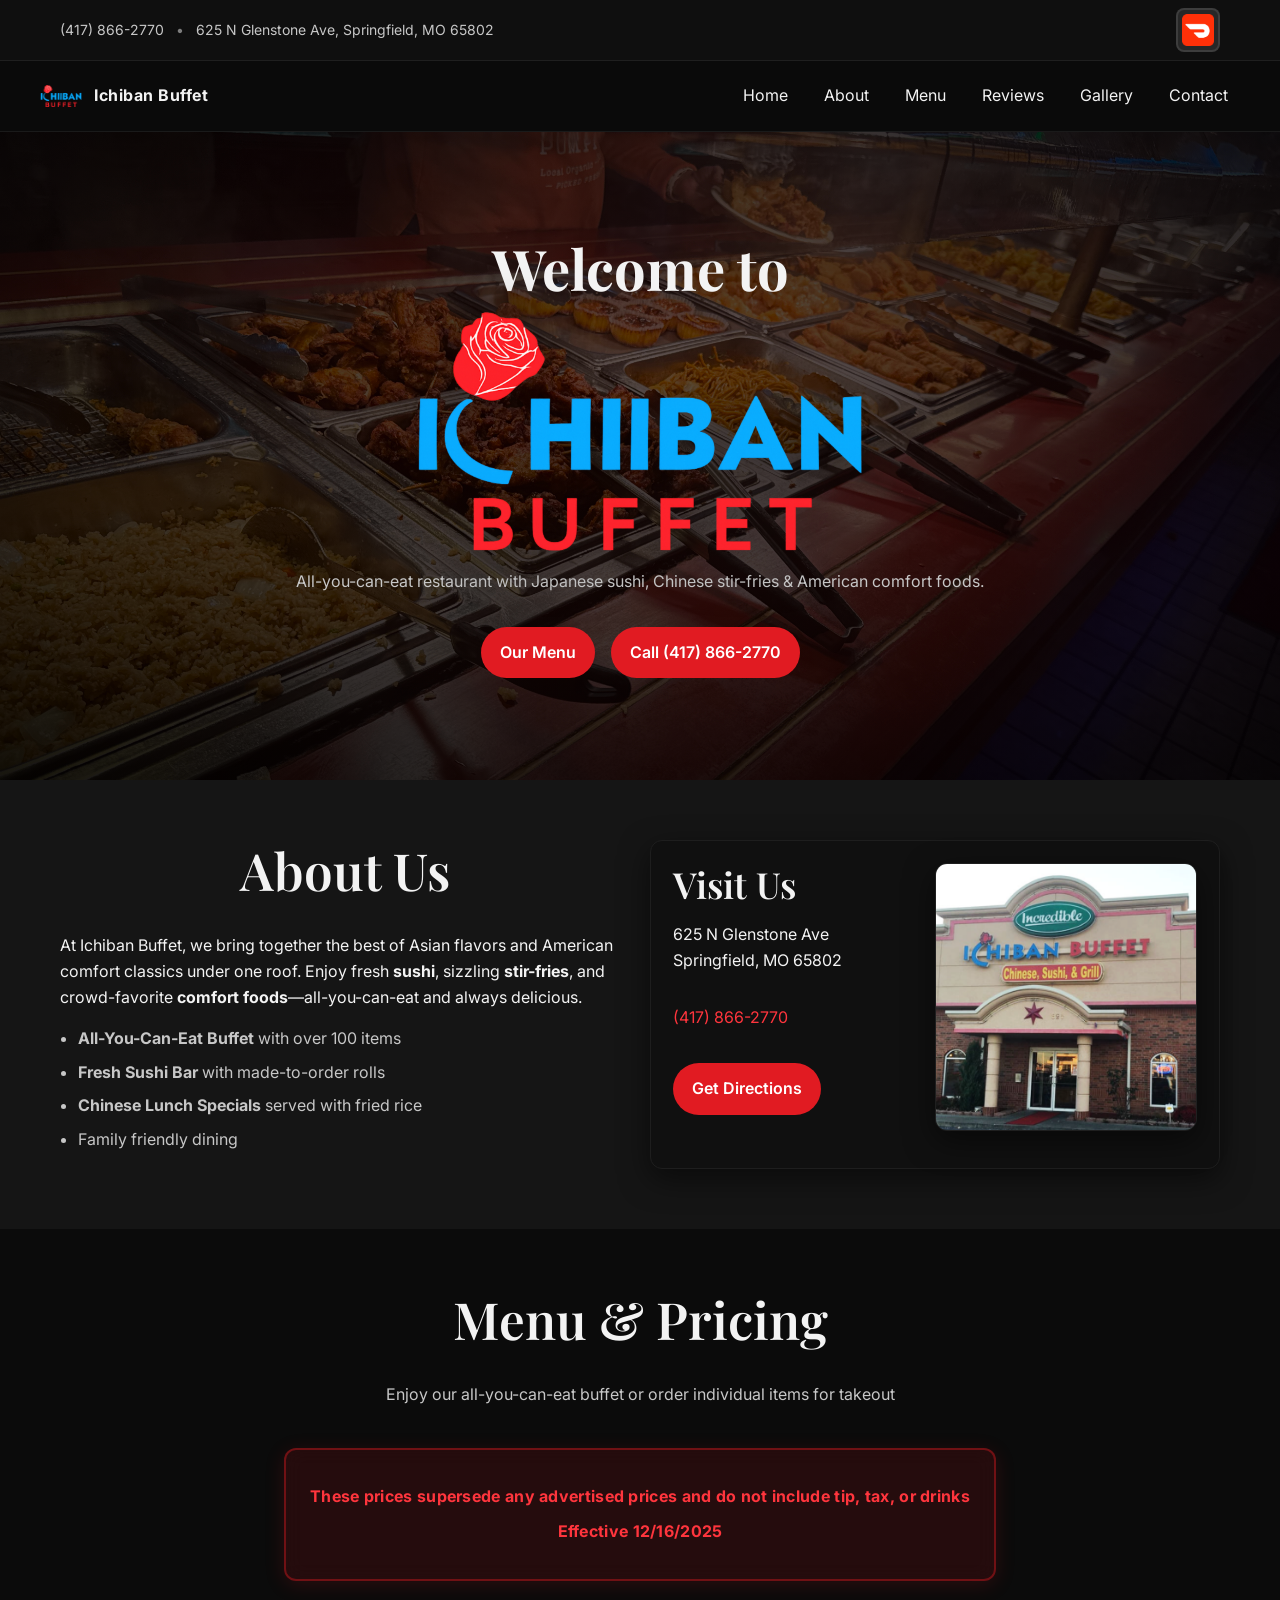
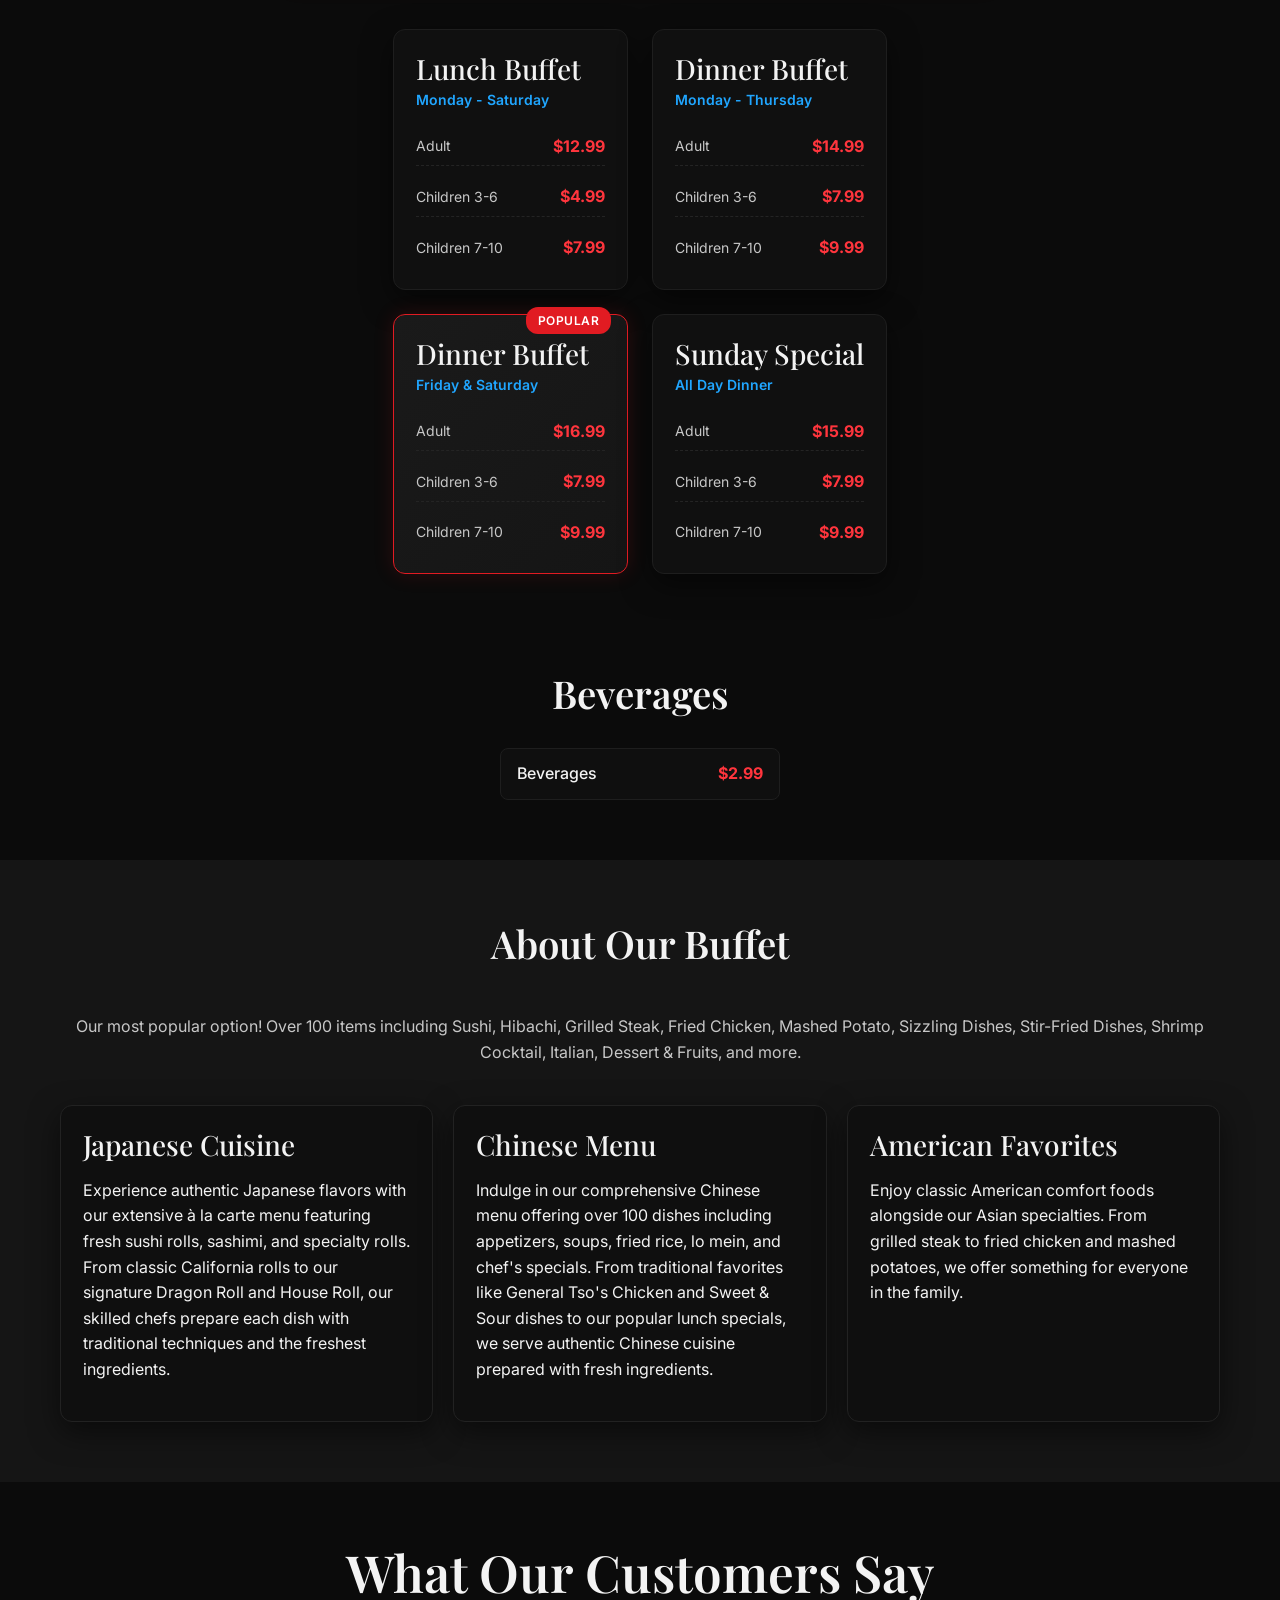
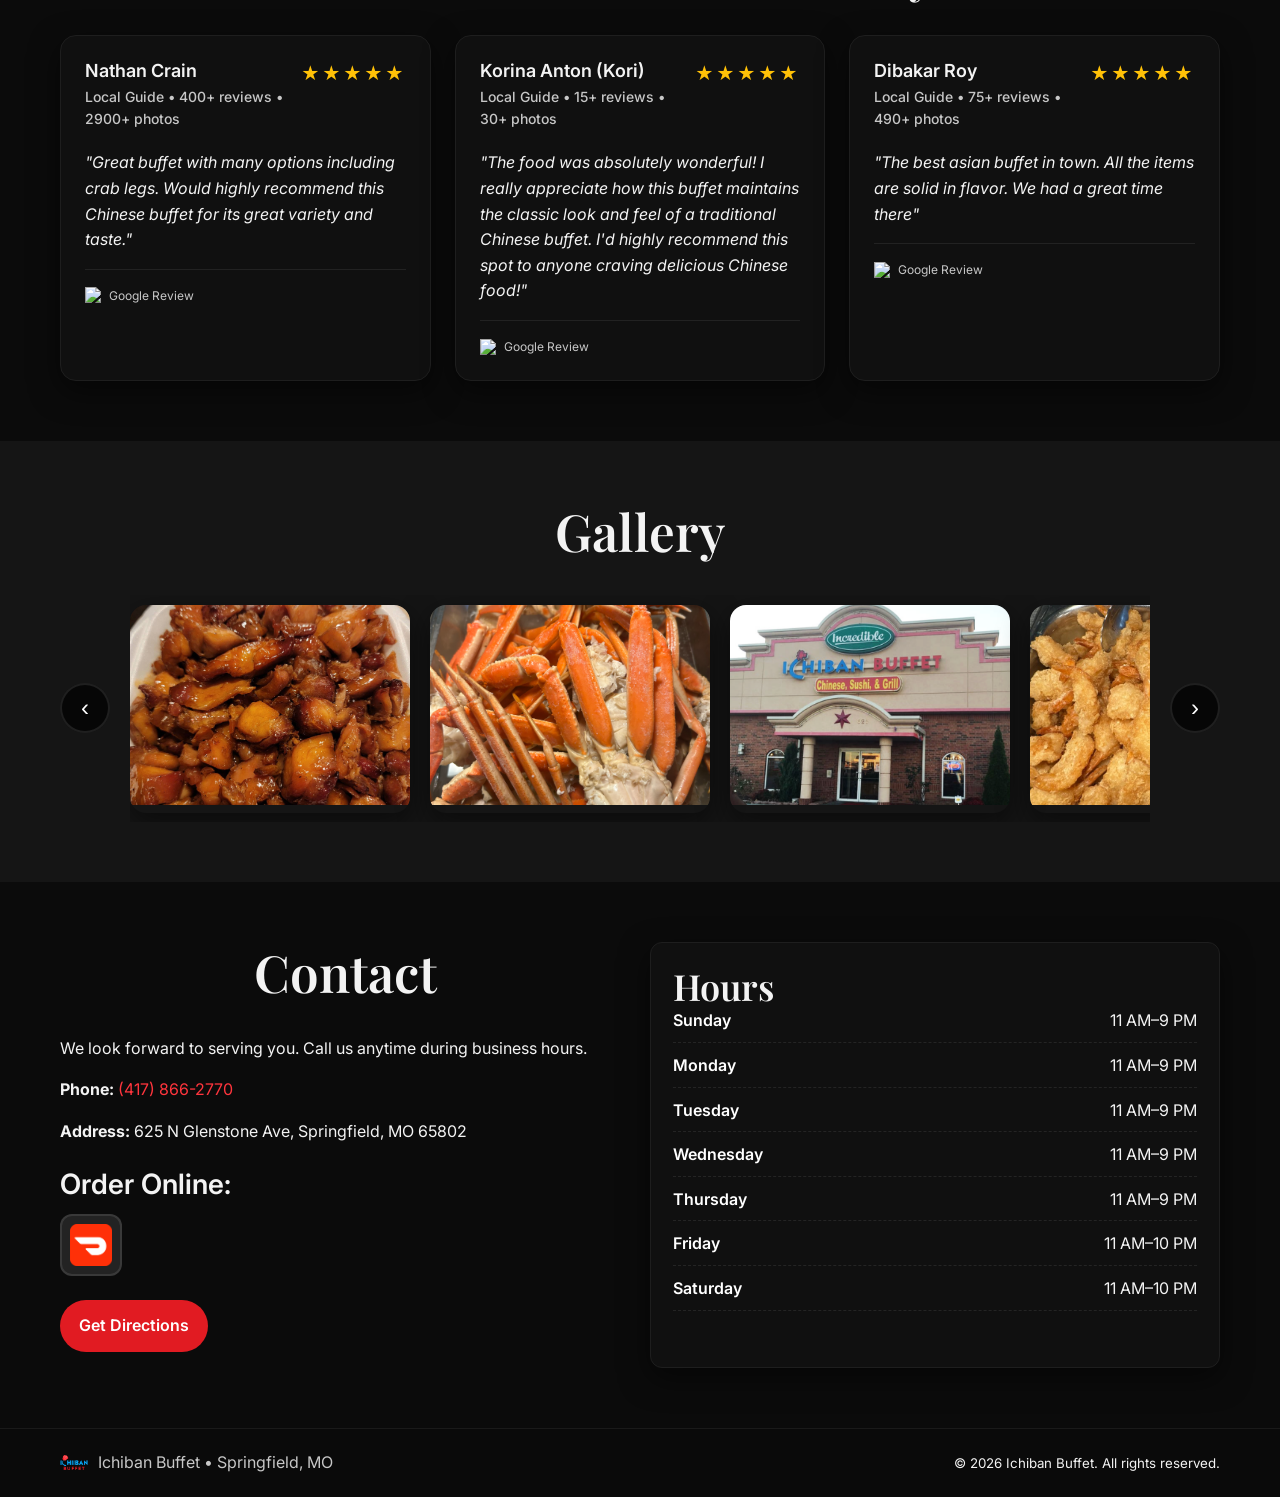
==== index.html @ 7a1e9ebe "Remove Uber Eats buttons and add Thanksgiving closure banner - Remove Uber Eats ordering buttons fro" ====
<!DOCTYPE html>
<html lang="en">
  <head>
    <meta charset="utf-8" />
    <meta name="viewport" content="width=device-width, initial-scale=1" />
    <title>Ichiban Buffet • Springfield, MO</title>
    <meta name="description" content="All-you-can-eat buffet & à la carte Chinese restaurant in Springfield, MO. Fresh sushi bar, General Tso's chicken, crab rangoon & over 100 buffet items." />
    <link rel="icon" href="assets/logo.png?v=2" />
    <link rel="preconnect" href="https://fonts.googleapis.com" />
    <link rel="preconnect" href="https://fonts.gstatic.com" crossorigin />
    <link href="https://fonts.googleapis.com/css2?family=Playfair+Display:wght@400;500;600;700&family=Inter:wght@300;400;500;600;700&display=swap" rel="stylesheet" />
    <link rel="stylesheet" href="styles.css?v=2" />
  </head>
  <body>
    <!-- Top contact bar -->
    <div class="topbar">
      <div class="container">
        <div class="topbar__left">
          <a href="tel:+14178662770">(417) 866-2770</a>
          <span class="divider">•</span>
          <a href="https://maps.google.com/?q=625%20N%20Glenstone%20Ave%2C%20Springfield%2C%20MO%2065802" target="_blank" rel="noopener">625 N Glenstone Ave, Springfield, MO 65802</a>
        </div>
        <div class="topbar__right">
          <a class="btn-logo btn-logo--doordash" href="https://www.doordash.com/store/ichiban-springfield-30943552/43036946/?srsltid=AfmBOopvsV5Pge7H-Jjjr4HYruxoVjJng0b3S1mMP1VKHnYzj8UOavPu" target="_blank" rel="noopener" aria-label="Order on DoorDash">
            <img src="doordashlogo.png" alt="DoorDash" class="btn-logo__image">
          </a>
        </div>
      </div>
    </div>

    <!-- Thanksgiving Closure Banner (auto-hides after Nov 26, 2026) -->
    <div class="newyear-banner" id="holidayBanner" data-hide-after="2026-11-27" role="status">
      <div class="container">
        <div class="newyear-banner__content">
          <div class="newyear-banner__text">
            <div class="newyear-banner__title">Closed on Thanksgiving</div>
            <div class="newyear-banner__details">
              <span class="newyear-banner__item newyear-banner__item--text">We will be <strong>closed Thursday, November 26</strong> so our staff can celebrate with their families.</span>
              <span class="newyear-banner__divider">•</span>
              <span class="newyear-banner__item">Happy Thanksgiving!</span>
            </div>
          </div>
        </div>
      </div>
    </div>

    <!-- Header / Nav -->
    <header class="header" id="header">
      <div class="container header__inner">
        <a href="#home" class="brand" aria-label="Ichiban Buffet home">
          <img src="assets/logo.png?v=2" alt="Ichiban Buffet logo" class="brand__logo" />
          <span class="brand__text">Ichiban Buffet</span>
        </a>
        <nav class="nav" id="primary-nav" aria-label="Primary navigation">
          <button class="nav__toggle" id="navToggle" aria-expanded="false" aria-controls="navMenu">☰</button>
          <ul class="nav__menu" id="navMenu">
            <li><a href="#home">Home</a></li>
            <li><a href="#about">About</a></li>
            <li><a href="#menu">Menu</a></li>
            <li><a href="#reviews">Reviews</a></li>
            <li><a href="#gallery">Gallery</a></li>
            <li><a href="#contact">Contact</a></li>
          </ul>
        </nav>
      </div>
    </header>

    <!-- Hero -->
    <section class="hero" id="home" aria-label="Hero">
      <div class="hero__bg" aria-hidden="true"></div>
      <div class="container hero__content">
        <div class="hero__grid">
          <div class="hero__copy">
            <h1 class="hero__title">Welcome to</h1>
            <img src="assets/logo.png?v=2" alt="Ichiban Buffet logo" class="hero__brand" />
            <p class="hero__subtitle">All-you-can-eat restaurant with Japanese sushi, Chinese stir-fries & American comfort foods.</p>
            <div class="hero__actions">
              <a class="btn btn--primary btn--menu" href="#menu">Our Menu</a>
              <a class="btn btn--primary" href="tel:+14178662770">Call (417) 866-2770</a>
            </div>
          </div>
        </div>
      </div>
    </section>

    <!-- About -->
    <section class="section section--dark" id="about">
      <div class="container grid grid--2">
        <div>
          <h2 class="section__title">About Us</h2>
          <p>
            At Ichiban Buffet, we bring together the best of Asian flavors and American comfort classics under one roof.
            Enjoy fresh <strong>sushi</strong>, sizzling <strong>stir-fries</strong>, and crowd-favorite <strong>comfort foods</strong>—all-you-can-eat and always delicious.
          </p>
          <ul class="list">
            <li><strong>All-You-Can-Eat Buffet</strong> with over 100 items</li>
            <li><strong>Fresh Sushi Bar</strong> with made-to-order rolls</li>
            <li><strong>Chinese Lunch Specials</strong> served with fried rice</li>
            <li>Family friendly dining</li>
          </ul>
        </div>
        <div class="card">
          <div class="visit">
            <div class="visit__content">
              <h3 class="card__title">Visit Us</h3>
              <p>
                625 N Glenstone Ave<br/>
                Springfield, MO 65802
              </p>
              <p>
                <a href="tel:+14178662770" class="link">(417) 866-2770</a>
              </p>
              <p>
                <a class="btn btn--primary" target="_blank" rel="noopener" href="https://maps.google.com/?q=625%20N%20Glenstone%20Ave%2C%20Springfield%2C%20MO%2065802">Get Directions</a>
              </p>
            </div>
            <div class="visit__brand desktop-only">
              <img src="ichian_building.png" alt="Ichiban Buffet building exterior" class="visit__image" />
            </div>
          </div>
        </div>
      </div>
    </section>

    <!-- Menu -->
    <section class="section" id="menu">
      <div class="container">
        <h2 class="section__title">Menu & Pricing</h2>
        <p style="text-align: center; color: var(--color-muted); margin-bottom: 40px; font-size: 16px;">
          Enjoy our all-you-can-eat buffet or order individual items for takeout
        </p>
        
        <!-- Buffet Pricing -->
        <div class="menu-section">
          <div class="pricing-disclaimer">
            <p class="pricing-disclaimer__text">
              These prices supersede any advertised prices and do not include tip, tax, or drinks
            </p>
            <p class="pricing-disclaimer__text">
              Effective 12/16/2025
            </p>
          </div>
          <div class="pricing-grid pricing-grid--centered">
            <article class="card card--pricing">
              <h4 class="card__title">Lunch Buffet</h4>
              <p class="pricing__schedule">Monday - Saturday</p>
              <div class="pricing__details">
                <div class="pricing__item">
                  <span class="pricing__label">Adult</span>
                  <span class="pricing__price">$12.99</span>
                </div>
                <div class="pricing__item">
                  <span class="pricing__label">Children 3-6</span>
                  <span class="pricing__price">$4.99</span>
                </div>
                <div class="pricing__item">
                  <span class="pricing__label">Children 7-10</span>
                  <span class="pricing__price">$7.99</span>
                </div>
              </div>
            </article>
            
            <article class="card card--pricing">
              <h4 class="card__title">Dinner Buffet</h4>
              <p class="pricing__schedule">Monday - Thursday</p>
              <div class="pricing__details">
                <div class="pricing__item">
                  <span class="pricing__label">Adult</span>
                  <span class="pricing__price">$14.99</span>
                </div>
                <div class="pricing__item">
                  <span class="pricing__label">Children 3-6</span>
                  <span class="pricing__price">$7.99</span>
                </div>
                <div class="pricing__item">
                  <span class="pricing__label">Children 7-10</span>
                  <span class="pricing__price">$9.99</span>
                </div>
              </div>
            </article>

            <article class="card card--pricing card--featured">
              <h4 class="card__title">Dinner Buffet</h4>
              <p class="pricing__schedule">Friday & Saturday</p>
              <div class="pricing__details">
                <div class="pricing__item">
                  <span class="pricing__label">Adult</span>
                  <span class="pricing__price">$16.99</span>
                </div>
                <div class="pricing__item">
                  <span class="pricing__label">Children 3-6</span>
                  <span class="pricing__price">$7.99</span>
                </div>
                <div class="pricing__item">
                  <span class="pricing__label">Children 7-10</span>
                  <span class="pricing__price">$9.99</span>
                </div>
              </div>
            </article>

            <article class="card card--pricing">
              <h4 class="card__title">Sunday Special</h4>
              <p class="pricing__schedule">All Day Dinner</p>
              <div class="pricing__details">
                <div class="pricing__item">
                  <span class="pricing__label">Adult</span>
                  <span class="pricing__price">$15.99</span>
                </div>
                <div class="pricing__item">
                  <span class="pricing__label">Children 3-6</span>
                  <span class="pricing__price">$7.99</span>
                </div>
                <div class="pricing__item">
                  <span class="pricing__label">Children 7-10</span>
                  <span class="pricing__price">$9.99</span>
                </div>
              </div>
            </article>
          </div>
        </div>
        
        <!-- Beverages -->
        <div class="menu-section">
          <h3 class="menu-section__title">Beverages</h3>
          <div class="menu-grid">
            <div class="menu-item">
              <span class="menu-item__name">Beverages</span>
              <span class="menu-item__price">$2.99</span>
            </div>
          </div>
        </div>
        
      </div>
    </section>
    
    <!-- About Our Buffet -->
    <section class="section section--dark" id="about-buffet">
      <div class="container">
        <div class="menu-section">
          <h3 class="menu-section__title">About Our Buffet</h3>
          <p style="text-align: center; color: var(--color-muted); margin-bottom: 40px; font-size: 16px;">
            Our most popular option! Over 100 items including Sushi, Hibachi, Grilled Steak, Fried Chicken, Mashed Potato, Sizzling Dishes, Stir-Fried Dishes, Shrimp Cocktail, Italian, Dessert & Fruits, and more.
          </p>
          
          <div class="cards">
            <article class="card card--feature">
              <h4 class="card__title">Japanese Cuisine</h4>
              <p>Experience authentic Japanese flavors with our extensive à la carte menu featuring fresh sushi rolls, sashimi, and specialty rolls. From classic California rolls to our signature Dragon Roll and House Roll, our skilled chefs prepare each dish with traditional techniques and the freshest ingredients.</p>
            </article>
            
            <article class="card card--feature">
              <h4 class="card__title">Chinese Menu</h4>
              <p>Indulge in our comprehensive Chinese menu offering over 100 dishes including appetizers, soups, fried rice, lo mein, and chef's specials. From traditional favorites like General Tso's Chicken and Sweet & Sour dishes to our popular lunch specials, we serve authentic Chinese cuisine prepared with fresh ingredients.</p>
            </article>
            
            <article class="card card--feature">
              <h4 class="card__title">American Favorites</h4>
              <p>Enjoy classic American comfort foods alongside our Asian specialties. From grilled steak to fried chicken and mashed potatoes, we offer something for everyone in the family.</p>
            </article>
          </div>
        </div>
      </div>
    </section>

    <!-- Reviews -->
    <section class="section" id="reviews">
      <div class="container">
        <h2 class="section__title">What Our Customers Say</h2>
        <div class="reviews-grid">
          <div class="review-card">
            <div class="review__header">
              <div class="review__author">
                <h4 class="review__name">Nathan Crain</h4>
                <p class="review__badge">Local Guide • 400+ reviews • 2900+ photos</p>
              </div>
              <div class="review__rating">
                <div class="stars">★★★★★</div>
              </div>
            </div>
            <p class="review__text">
              "Great buffet with many options including crab legs. Would highly recommend this Chinese buffet for its great variety and taste."
            </p>
            <div class="review__source">
              <img src="https://upload.wikimedia.org/wikipedia/commons/c/c1/Google_%22G%22_logo.svg" alt="Google" class="review__source-logo">
              <span>Google Review</span>
            </div>
          </div>

          <div class="review-card">
            <div class="review__header">
              <div class="review__author">
                <h4 class="review__name">Korina Anton (Kori)</h4>
                <p class="review__badge">Local Guide • 15+ reviews • 30+ photos</p>
              </div>
              <div class="review__rating">
                <div class="stars">★★★★★</div>
              </div>
            </div>
            <p class="review__text">
              "The food was absolutely wonderful! I really appreciate how this buffet maintains the classic look and feel of a traditional Chinese buffet. I'd highly recommend this spot to anyone craving delicious Chinese food!"
            </p>
            <div class="review__source">
              <img src="https://upload.wikimedia.org/wikipedia/commons/c/c1/Google_%22G%22_logo.svg" alt="Google" class="review__source-logo">
              <span>Google Review</span>
            </div>
          </div>

          <div class="review-card">
            <div class="review__header">
              <div class="review__author">
                <h4 class="review__name">Dibakar Roy</h4>
                <p class="review__badge">Local Guide • 75+ reviews • 490+ photos</p>
              </div>
              <div class="review__rating">
                <div class="stars">★★★★★</div>
              </div>
            </div>
            <p class="review__text">
              "The best asian buffet in town. All the items are solid in flavor. We had a great time there"
            </p>
            <div class="review__source">
              <img src="https://upload.wikimedia.org/wikipedia/commons/c/c1/Google_%22G%22_logo.svg" alt="Google" class="review__source-logo">
              <span>Google Review</span>
            </div>
          </div>
        </div>
      </div>
    </section>

    <!-- Gallery -->
    <section class="section section--dark" id="gallery">
      <div class="container">
        <h2 class="section__title">Gallery</h2>
        <div class="gallery-carousel-wrapper">
          <button class="gallery-nav gallery-nav--prev" id="galleryPrev" aria-label="Previous images">‹</button>
          <div class="gallery-carousel" id="galleryCarousel">
            <div class="gallery-track">
              <div class="gallery__item" data-lightbox="gallery">
                <img src="food_image.png" alt="Delicious Chinese cuisine from Ichiban Buffet" class="gallery__image">
              </div>
              <div class="gallery__item" data-lightbox="gallery">
                <img src="crablegs.png" alt="Fresh crab legs at Ichiban Buffet" class="gallery__image">
              </div>
              <div class="gallery__item" data-lightbox="gallery">
                <img src="ichian_building.png" alt="Ichiban Buffet restaurant exterior" class="gallery__image">
              </div>
              <div class="gallery__item" data-lightbox="gallery">
                <img src="foodimage.png" alt="Variety of dishes at Ichiban Buffet" class="gallery__image">
              </div>
              <div class="gallery__item" data-lightbox="gallery">
                <img src="sushiBarimage.png" alt="Fresh sushi bar at Ichiban Buffet" class="gallery__image">
              </div>
              <div class="gallery__item" data-lightbox="gallery">
                <img src="buffetbarimage.png" alt="Buffet bar with hot dishes" class="gallery__image">
              </div>
              <div class="gallery__item" data-lightbox="gallery">
                <img src="restaurant_image.png" alt="Restaurant dining area" class="gallery__image">
              </div>
              <div class="gallery__item" data-lightbox="gallery">
                <img src="plate_image.png" alt="Beautifully plated dishes" class="gallery__image">
              </div>
              <div class="gallery__item" data-lightbox="gallery">
                <img src="broccoli.png" alt="Fresh vegetables and sides" class="gallery__image">
              </div>
            </div>
          </div>
          <button class="gallery-nav gallery-nav--next" id="galleryNext" aria-label="Next images">›</button>
        </div>
      </div>
    </section>

    <!-- Lightbox -->
    <div class="lightbox" id="lightbox">
      <div class="lightbox__overlay" id="lightboxOverlay"></div>
      <div class="lightbox__container">
        <img src="" alt="" class="lightbox__image" id="lightboxImage">
        <button class="lightbox__close" id="lightboxClose" aria-label="Close lightbox">&times;</button>
        <button class="lightbox__prev" id="lightboxPrev" aria-label="Previous image">‹</button>
        <button class="lightbox__next" id="lightboxNext" aria-label="Next image">›</button>
      </div>
    </div>

    <!-- Contact -->
    <section class="section" id="contact">
      <div class="container grid grid--2">
        <div>
          <h2 class="section__title">Contact</h2>
          <p>We look forward to serving you. Call us anytime during business hours.</p>
          <p><strong>Phone:</strong> <a class="link" href="tel:+14178662770">(417) 866-2770</a></p>
          <p><strong>Address:</strong> 625 N Glenstone Ave, Springfield, MO 65802</p>
          
          <div class="contact__delivery">
            <h4>Order Online:</h4>
            <div class="contact__delivery-buttons">
              <a class="btn-logo btn-logo--contact" href="https://www.doordash.com/store/ichiban-springfield-30943552/43036946/?srsltid=AfmBOopvsV5Pge7H-Jjjr4HYruxoVjJng0b3S1mMP1VKHnYzj8UOavPu" target="_blank" rel="noopener" aria-label="Order on DoorDash">
                <img src="doordashlogo.png" alt="DoorDash" class="btn-logo__image">
              </a>
            </div>
          </div>
          
          <p>
            <a class="btn btn--primary" target="_blank" rel="noopener" href="https://maps.google.com/?q=625%20N%20Glenstone%20Ave%2C%20Springfield%2C%20MO%2065802">Get Directions</a>
          </p>
        </div>
        <div class="card">
          <h3 class="card__title">Hours</h3>
          <ul class="hours" aria-label="Business hours">
            <li><span>Sunday</span><span>11 AM–9 PM</span></li>
            <li><span>Monday</span><span>11 AM–9 PM</span></li>
            <li><span>Tuesday</span><span>11 AM–9 PM</span></li>
            <li><span>Wednesday</span><span>11 AM–9 PM</span></li>
            <li><span>Thursday</span><span>11 AM–9 PM</span></li>
            <li><span>Friday</span><span>11 AM–10 PM</span></li>
            <li><span>Saturday</span><span>11 AM–10 PM</span></li>
          </ul>
        </div>
      </div>
    </section>

    <footer class="footer">
      <div class="container footer__inner">
        <div class="footer__brand">
          <img src="assets/logo.png?v=2" alt="Ichiban Buffet" class="brand__logo brand__logo--small" />
          <span>Ichiban Buffet • Springfield, MO</span>
        </div>
        <div>
          <small>© <span id="year"></span> Ichiban Buffet. All rights reserved.</small>
        </div>
      </div>
    </footer>

    <!-- Local JS -->
    <script src="script.js"></script>

    <!-- Structured Data -->
    <script type="application/ld+json">
      {
        "@context": "https://schema.org",
        "@type": "Restaurant",
        "name": "Ichiban Buffet",
        "image": "assets/logo.png?v=2",
        "address": {
          "@type": "PostalAddress",
          "streetAddress": "625 N Glenstone Ave",
          "addressLocality": "Springfield",
          "addressRegion": "MO",
          "postalCode": "65802"
        },
        "telephone": "+1-417-866-2770",
        "servesCuisine": ["Japanese", "Chinese", "American"],
        "priceRange": "$$",
        "url": "",
        "openingHoursSpecification": [
          {"@type": "OpeningHoursSpecification", "dayOfWeek": "Sunday", "opens": "11:00", "closes": "21:00"},
          {"@type": "OpeningHoursSpecification", "dayOfWeek": "Monday", "opens": "11:00", "closes": "21:00"},
          {"@type": "OpeningHoursSpecification", "dayOfWeek": "Tuesday", "opens": "11:00", "closes": "21:00"},
          {"@type": "OpeningHoursSpecification", "dayOfWeek": "Wednesday", "opens": "11:00", "closes": "21:00"},
          {"@type": "OpeningHoursSpecification", "dayOfWeek": "Thursday", "opens": "11:00", "closes": "21:00"},
          {"@type": "OpeningHoursSpecification", "dayOfWeek": "Friday", "opens": "11:00", "closes": "22:00"},
          {"@type": "OpeningHoursSpecification", "dayOfWeek": "Saturday", "opens": "11:00", "closes": "22:00"}
        ]
      }
    </script>
  </body>
  </html>
---- styles.css ----
/* Theme: Red & Black inspired by Ichiban logo */
:root {
  --color-bg: #0b0b0b;
  --color-surface: #151515;
  --color-text: #f3f3f3;
  --color-muted: #c7c7c7;
  --color-primary: #e11b22; /* red */
  --color-brand-blue: #20a6ff; /* logo blue accent */
  --color-accent: #ff353d; /* bright red */
  --color-outline: rgba(225, 27, 34, 0.35);
  --max-w: 1200px;
  --radius: 12px;
  --shadow: 0 10px 30px rgba(0,0,0,0.5);
}

* { box-sizing: border-box; }
html, body { height: 100%; }
body {
  margin: 0;
  font-family: 'Inter', system-ui, -apple-system, Segoe UI, Roboto, Arial, sans-serif;
  color: var(--color-text);
  background: var(--color-bg);
  line-height: 1.6;
  font-weight: 400;
}

.container { width: 100%; max-width: var(--max-w); margin: 0 auto; padding: 0 20px; }

/* Typography Hierarchy */
h1, h2, h3, h4, h5, h6 {
  font-family: 'Playfair Display', Georgia, serif;
  font-weight: 600;
  line-height: 1.2;
  margin: 0;
}

h1 { font-size: clamp(2.5rem, 5vw, 4rem); font-weight: 700; }
h2 { font-size: clamp(2rem, 4vw, 3rem); font-weight: 600; }
h3 { font-size: clamp(1.5rem, 3vw, 2.25rem); font-weight: 600; }
h4 { font-size: clamp(1.25rem, 2.5vw, 1.75rem); font-weight: 500; }

.section__title {
  font-family: 'Playfair Display', Georgia, serif;
  font-weight: 600;
  font-size: clamp(2.25rem, 4vw, 3.5rem);
  text-align: center;
  margin-bottom: 2rem;
  color: var(--color-text);
}

.hero__title {
  font-family: 'Playfair Display', Georgia, serif;
  font-weight: 700;
}

/* Topbar */
.topbar { background: #0f0f0f; color: var(--color-muted); font-size: 14px; border-bottom: 1px solid #1f1f1f; }
.topbar .container { display: flex; align-items: center; justify-content: space-between; padding: 8px 20px; }
.topbar a { color: var(--color-muted); text-decoration: none; }
.topbar .divider { opacity: 0.6; margin: 0 8px; }
.topbar__right { display: flex; align-items: center; gap: 8px; }
/* Logo-only delivery buttons */
.btn-logo {
  display: inline-flex;
  align-items: center;
  justify-content: center;
  padding: 6px;
  border-radius: 12px;
  background: rgba(255, 255, 255, 0.1);
  border: 2px solid rgba(255, 255, 255, 0.1);
  transition: all 0.3s ease;
  cursor: pointer;
  text-decoration: none;
}

.btn-logo:hover {
  transform: translateY(-2px);
  box-shadow: 0 8px 25px rgba(0, 0, 0, 0.3);
  background: rgba(255, 255, 255, 0.8);
}

.btn-logo--doordash:hover {
  border-color: rgba(255, 48, 8, 0.6);
  background: rgba(255, 255, 255, 0.8);
}

.btn-logo__image {
  height: 42px;
  width: 42px;
  object-fit: contain;
  display: block;
}

/* Topbar logo buttons */
.topbar .btn-logo {
  padding: 4px;
  border-radius: 8px;
}

.topbar .btn-logo__image {
  height: 32px;
  width: 32px;
}

/* New Year Banner */
.newyear-banner {
  background: linear-gradient(135deg, rgba(225, 27, 34, 0.95) 0%, rgba(161, 19, 24, 0.95) 50%, rgba(225, 27, 34, 0.95) 100%);
  border-bottom: 3px solid var(--color-accent);
  box-shadow: 0 4px 20px rgba(225, 27, 34, 0.4);
  position: relative;
  overflow: hidden;
  animation: bannerPulse 3s ease-in-out infinite;
}

.newyear-banner::before {
  content: '';
  position: absolute;
  top: 0;
  left: -100%;
  width: 100%;
  height: 100%;
  background: linear-gradient(90deg, transparent, rgba(255, 255, 255, 0.2), transparent);
  animation: bannerShine 3s infinite;
}

@keyframes bannerPulse {
  0%, 100% {
    box-shadow: 0 4px 20px rgba(225, 27, 34, 0.4);
  }
  50% {
    box-shadow: 0 4px 30px rgba(225, 27, 34, 0.6);
  }
}

@keyframes bannerShine {
  0% {
    left: -100%;
  }
  100% {
    left: 100%;
  }
}

.newyear-banner__content {
  display: flex;
  align-items: center;
  justify-content: center;
  gap: 16px;
  padding: 16px 20px;
  position: relative;
  z-index: 1;
}

.newyear-banner__text {
  display: flex;
  flex-direction: column;
  align-items: center;
  gap: 6px;
  text-align: center;
}

.newyear-banner__title {
  font-family: 'Playfair Display', Georgia, serif;
  font-size: clamp(1.5rem, 3vw, 2rem);
  font-weight: 700;
  color: #fff;
  text-shadow: 2px 2px 4px rgba(0, 0, 0, 0.5);
  letter-spacing: 1px;
}

.newyear-banner__details {
  display: flex;
  align-items: center;
  gap: 12px;
  flex-wrap: wrap;
  justify-content: center;
  font-size: clamp(14px, 2vw, 16px);
  color: #fff;
  font-weight: 500;
}

.newyear-banner__item {
  display: flex;
  align-items: center;
  gap: 6px;
}

.newyear-banner__item strong {
  color: #fff;
  font-weight: 700;
  text-shadow: 1px 1px 2px rgba(0, 0, 0, 0.5);
}

.newyear-banner__item--text {
  display: block;
}

.newyear-banner__divider {
  opacity: 0.7;
  font-size: 18px;
  color: rgba(255, 255, 255, 0.8);
}

/* Header */
.header { position: sticky; top: 0; z-index: 1000; background: rgba(10,10,10,0.9); backdrop-filter: saturate(140%) blur(6px); border-bottom: 1px solid #1a1a1a; }
.header__inner { display: flex; align-items: center; justify-content: space-between; padding: 14px 0; }

.brand { display: inline-flex; align-items: center; gap: 12px; text-decoration: none; color: var(--color-text); }
.brand__logo { width: 42px; height: 42px; object-fit: contain; }
.brand__logo--small { width: 28px; height: 28px; }
.brand__text { font-weight: 700; letter-spacing: 0.5px; }

.nav__toggle { display: none; background: transparent; color: var(--color-text); border: 1px solid #2a2a2a; border-radius: 8px; padding: 8px 10px; }
.nav__menu { display: flex; list-style: none; gap: 12px; margin: 0; padding: 0; }
.nav__menu a { color: var(--color-text); text-decoration: none; padding: 8px 12px; border-radius: 8px; transition: background .2s, color .2s; }
.nav__menu a:hover { background: #1a1a1a; color: var(--color-brand-blue); }

/* Buttons */
.btn { display: inline-flex; align-items: center; justify-content: center; gap: 8px; padding: 12px 18px; border-radius: 999px; text-decoration: none; font-weight: 600; border: 1px solid transparent; transition: transform .05s ease, background .2s, border-color .2s; }
.btn--primary { background: var(--color-primary); color: #fff; }
.btn--primary:hover { background: var(--color-brand-blue); }
/* Make all button variants red by default and blue on hover */
.btn,
.btn--ghost,
.btn--outline {
  background: var(--color-primary);
  color: #fff;
  border-color: transparent;
}
.btn:hover,
.btn--ghost:hover,
.btn--outline:hover {
  background: var(--color-brand-blue);
  color: #fff;
  border-color: transparent;
}
.btn--ghost { background: transparent; border: 1px solid var(--color-primary); color: #fff; }
.btn--ghost:hover { background: transparent; border-color: var(--color-brand-blue); color: #fff; }
.btn--outline { background: transparent; border: 1px solid var(--color-primary); color: #fff; }
.btn--outline:hover { background: transparent; border-color: var(--color-brand-blue); color: #fff; }

/* Blue accent underline for links */
.link { color: var(--color-accent); text-decoration: none; }
.link:hover { text-decoration: underline; text-decoration-color: var(--color-brand-blue); color: var(--color-brand-blue); }

/* Hero */
.hero { position: relative; min-height: 72vh; display: grid; align-items: center; isolation: isolate; }
.hero__bg { position: absolute; inset: 0; background-image: linear-gradient(0deg, rgba(0,0,0,0.62), rgba(0,0,0,0.62)), radial-gradient(1200px 600px at 50% 40%, rgba(225,27,34,0.15), rgba(0,0,0,0.9)), url('new_background.png'); background-size: cover, cover, cover; background-position: center center, center center, center 40%; filter: saturate(110%); z-index: -2; }
.hero__content { padding: 64px 0; }
.hero__grid { display: flex; flex-direction: column; align-items: center; justify-content: center; text-align: center; gap: 28px; }
.hero__copy { text-align: center; }
.hero__title { font-size: clamp(34px, 6vw, 56px); margin: 0 auto 10px; font-weight: 700; line-height: 1.2; }
.hero__title span { color: var(--color-primary); }
.hero__brand { display: block; width: clamp(280px, 36vw, 520px); height: auto; margin: 10px auto 18px; filter: drop-shadow(0 8px 26px rgba(0,0,0,0.6)); transform: none; }
.hero__subtitle { margin: 8px auto 22px; color: var(--color-muted); max-width: 800px; }
.hero__actions { 
  display: flex; 
  gap: 16px; 
  flex-wrap: wrap; 
  justify-content: center;
  margin-top: 2rem;
}

/* Sections */
.section { padding: 60px 0; background: var(--color-bg); }
.section--dark { background: var(--color-surface); }

.grid { display: grid; gap: 20px; }
.grid--2 { grid-template-columns: repeat(2, minmax(0, 1fr)); }

.card { background: #101010; border: 1px solid #1e1e1e; border-radius: var(--radius); padding: 22px; box-shadow: var(--shadow); }
.card__title { margin-top: 0; }
/* Visit logo */
.visit { display: grid; grid-template-columns: 1fr; align-items: stretch; gap: 24px; }
.visit__content { display: flex; flex-direction: column; justify-content: center; }
.visit__brand { display: none; }
.visit__image { display: block; width: 100%; height: 100%; min-height: 200px; object-fit: cover; border-radius: 12px; border: 1px solid #1f1f1f; box-shadow: var(--shadow); }

@media (max-width: 960px) {
  .visit { grid-template-columns: 1fr; }
  .visit__brand { justify-content: flex-start; }
}

@media (min-width: 961px) {
  .visit { grid-template-columns: 1fr 1.1fr; align-items: stretch; }
  .visit__brand { display: flex; justify-content: stretch; align-items: stretch; }
  .visit__content { display: flex; flex-direction: column; justify-content: center; }
  .visit__image { height: 100%; min-height: 240px; width: 100%; }
}

/* Menu sections */
.menu-section { 
  margin-bottom: 64px; 
  display: flex;
  flex-direction: column;
  align-items: center;
}
.menu-section:last-child { margin-bottom: 0; }
.menu-section__title { 
  font-family: 'Playfair Display', Georgia, serif;
  font-size: clamp(1.75rem, 3vw, 2.5rem); 
  margin: 0 0 32px; 
  color: var(--color-text); 
  font-weight: 600;
  text-align: center;
}

/* Menu pricing */
.menu-price { 
  display: block; 
  font-size: 18px; 
  font-weight: 700; 
  color: var(--color-accent); 
  margin-top: 8px; 
}

/* Menu grid layout */
.menu-grid { 
  display: grid; 
  grid-template-columns: repeat(auto-fit, minmax(280px, 1fr)); 
  gap: 16px; 
}

/* Menu items */
.menu-item {
  display: flex;
  justify-content: space-between;
  align-items: center;
  padding: 12px 16px;
  background: #0f0f0f;
  border: 1px solid #1e1e1e;
  border-radius: 8px;
  transition: background 0.2s ease;
}

.menu-item:hover {
  background: #1a1a1a;
  border-color: #2a2a2a;
}

.menu-item__name {
  color: var(--color-text);
  font-weight: 500;
}

.menu-item__price {
  color: var(--color-accent);
  font-weight: 700;
  font-size: 16px;
}

/* Contact delivery section */
.contact__delivery {
  margin: 24px 0;
}

.contact__delivery h4 {
  margin: 0 0 12px;
  font-family: 'Inter', sans-serif;
  font-weight: 600;
  color: var(--color-text);
}

.contact__delivery-buttons {
  display: flex;
  gap: 12px;
  flex-wrap: wrap;
}

.btn-logo--contact {
  padding: 8px;
  border-radius: 12px;
}

/* Gallery */
.gallery {
  display: grid;
  grid-template-columns: repeat(auto-fit, minmax(300px, 1fr));
  gap: 24px;
  margin-top: 2rem;
}

.gallery__item {
  position: relative;
  border-radius: 16px;
  overflow: hidden;
  box-shadow: var(--shadow);
  transition: transform 0.3s ease, box-shadow 0.3s ease;
}

.gallery__item:hover {
  transform: translateY(-4px);
  box-shadow: 0 20px 40px rgba(0,0,0,0.6);
}

.gallery__image {
  width: 100%;
  height: 250px;
  object-fit: cover;
  object-position: center;
  transition: transform 0.3s ease;
}

.gallery__item:hover .gallery__image {
  transform: scale(1.05);
}

/* Reviews Section */
.reviews-grid {
  display: grid;
  grid-template-columns: repeat(auto-fit, minmax(350px, 1fr));
  gap: 24px;
  margin-top: 2rem;
}

.review-card {
  background: #101010;
  border: 1px solid #1e1e1e;
  border-radius: 16px;
  padding: 24px;
  box-shadow: var(--shadow);
  transition: transform 0.3s ease, box-shadow 0.3s ease;
}

.review-card:hover {
  transform: translateY(-4px);
  box-shadow: 0 20px 40px rgba(0,0,0,0.6);
}

.review__header {
  display: flex;
  justify-content: space-between;
  align-items: flex-start;
  margin-bottom: 12px;
}

.review__name {
  margin: 0 0 4px;
  font-family: 'Inter', sans-serif;
  font-size: 18px;
  font-weight: 600;
  color: var(--color-text);
}

.review__badge {
  margin: 0 0 4px;
  font-size: 14px;
  color: var(--color-muted);
  font-weight: 500;
}

.review__time {
  margin: 0;
  font-size: 12px;
  color: var(--color-muted);
  opacity: 0.8;
}

.review__rating .stars {
  font-size: 18px;
  color: #ffc107;
  letter-spacing: 2px;
}

.review__text {
  font-size: 16px;
  line-height: 1.6;
  color: var(--color-text);
  margin: 16px 0;
  font-style: italic;
}

.review__source {
  display: flex;
  align-items: center;
  gap: 8px;
  font-size: 12px;
  color: var(--color-muted);
  border-top: 1px solid #222;
  padding-top: 16px;
}

.review__source-logo {
  width: 16px;
  height: 16px;
}

/* Gallery Carousel */
.gallery-carousel-wrapper {
  position: relative;
  margin-top: 2rem;
  display: flex;
  align-items: center;
  gap: 20px;
}

.gallery-carousel {
  flex: 1;
  overflow-x: auto;
  overflow-y: hidden;
  scroll-behavior: auto; /* Disabled for custom smooth scrolling */
  scrollbar-width: none; /* Firefox */
  -ms-overflow-style: none; /* Internet Explorer 10+ */
  cursor: grab;
}

.gallery-carousel::-webkit-scrollbar {
  display: none; /* WebKit */
}

.gallery-track {
  display: flex;
  gap: 20px;
  padding: 10px 0;
}

.gallery__item {
  flex: 0 0 280px;
  position: relative;
  border-radius: 16px;
  overflow: hidden;
  box-shadow: var(--shadow);
  transition: transform 0.4s cubic-bezier(0.25, 0.46, 0.45, 0.94), box-shadow 0.4s ease;
  cursor: pointer;
  will-change: transform;
}

.gallery__item:hover {
  transform: translateY(-4px);
  box-shadow: 0 20px 40px rgba(0,0,0,0.6);
}

.gallery__image {
  width: 100%;
  height: 200px;
  object-fit: cover;
  object-position: center;
  transition: transform 0.3s ease;
}

.gallery__item:hover .gallery__image {
  transform: scale(1.05);
}

/* Gallery Navigation */
.gallery-nav {
  flex: 0 0 auto;
  background: rgba(0, 0, 0, 0.7);
  color: white;
  border: none;
  font-size: 24px;
  padding: 12px 16px;
  border-radius: 50%;
  cursor: pointer;
  transition: all 0.4s cubic-bezier(0.25, 0.46, 0.45, 0.94);
  z-index: 2;
  height: 50px;
  width: 50px;
  display: flex;
  align-items: center;
  justify-content: center;
  backdrop-filter: blur(10px);
  border: 2px solid rgba(255, 255, 255, 0.1);
}

.gallery-nav:hover {
  background: rgba(0, 0, 0, 0.9);
  transform: scale(1.15);
  border-color: rgba(255, 255, 255, 0.3);
  box-shadow: 0 8px 25px rgba(0, 0, 0, 0.4);
}

.gallery-nav:active {
  transform: scale(1.05);
  transition-duration: 0.1s;
}

.gallery-carousel:active {
  cursor: grabbing;
}

/* Lightbox */
.lightbox {
  position: fixed;
  top: 0;
  left: 0;
  width: 100%;
  height: 100%;
  z-index: 9999;
  display: none;
  align-items: center;
  justify-content: center;
}

.lightbox.active {
  display: flex;
}

.lightbox__overlay {
  position: absolute;
  top: 0;
  left: 0;
  width: 100%;
  height: 100%;
  background: rgba(0, 0, 0, 0.9);
  cursor: pointer;
}

.lightbox__container {
  position: relative;
  max-width: 90vw;
  max-height: 90vh;
  display: flex;
  align-items: center;
  justify-content: center;
}

.lightbox__image {
  max-width: 100%;
  max-height: 100%;
  object-fit: contain;
  border-radius: 8px;
  box-shadow: 0 20px 40px rgba(0,0,0,0.8);
}

.lightbox__close {
  position: absolute;
  top: -50px;
  right: -10px;
  background: rgba(255, 255, 255, 0.1);
  color: white;
  border: none;
  font-size: 32px;
  padding: 8px 12px;
  border-radius: 50%;
  cursor: pointer;
  transition: all 0.3s ease;
  z-index: 10001;
}

.lightbox__close:hover {
  background: rgba(255, 255, 255, 0.2);
  transform: scale(1.1);
}

.lightbox__prev,
.lightbox__next {
  position: absolute;
  top: 50%;
  transform: translateY(-50%);
  background: rgba(0, 0, 0, 0.7);
  color: white;
  border: none;
  font-size: 32px;
  padding: 16px 20px;
  border-radius: 50%;
  cursor: pointer;
  transition: all 0.3s ease;
  z-index: 10001;
}

.lightbox__prev:hover,
.lightbox__next:hover {
  background: rgba(0, 0, 0, 0.9);
  transform: translateY(-50%) scale(1.1);
}

.lightbox__prev {
  left: -80px;
}

.lightbox__next {
  right: -80px;
}

.cards { display: grid; grid-template-columns: repeat(3, minmax(0, 1fr)); gap: 20px; }
.card--feature { background: #0f0f0f; border: 1px solid #222; }

/* Buffet Hero Section */
.menu-hero-section {
  display: flex;
  flex-direction: column;
  gap: 32px;
  align-items: center;
}

.card--buffet-hero {
  background: linear-gradient(135deg, #1a1a1a 0%, #0f0f0f 100%);
  border: 2px solid var(--color-primary);
  box-shadow: 0 0 30px rgba(225, 27, 34, 0.2);
  max-width: 800px;
  width: 100%;
  position: relative;
}

.card--buffet-hero::before {
  content: "Most Popular";
  position: absolute;
  top: -12px;
  right: 20px;
  background: var(--color-primary);
  color: #fff;
  padding: 6px 16px;
  border-radius: 16px;
  font-size: 14px;
  font-weight: 700;
  text-transform: uppercase;
  letter-spacing: 0.5px;
  box-shadow: 0 4px 12px rgba(225, 27, 34, 0.3);
}

.buffet-description {
  font-size: 18px;
  line-height: 1.6;
  margin-bottom: 24px;
  color: var(--color-text);
}

.additional-options {
  text-align: center;
  max-width: 700px;
}

.additional-options__text {
  font-size: 16px;
  line-height: 1.6;
  color: var(--color-muted);
  margin: 0;
}

.additional-options__text strong {
  color: var(--color-text);
  font-weight: 600;
}

/* Pricing grid */
.pricing-grid { 
  display: grid; 
  grid-template-columns: repeat(auto-fit, minmax(300px, 1fr)); 
  gap: 24px; 
  margin-bottom: 32px;
}
.pricing-grid--centered { 
  grid-template-columns: repeat(2, 1fr);
  justify-items: center; 
  max-width: 800px; 
  margin: 0 auto 32px;
}
.pricing-grid--centered .card--pricing {
  width: 100%;
  max-width: 380px;
}

/* Pricing Disclaimer */
.pricing-disclaimer {
  text-align: center;
  margin-bottom: 48px;
  padding: 24px;
  background: rgba(225, 27, 34, 0.12);
  border: 2px solid rgba(225, 27, 34, 0.4);
  border-radius: 12px;
  backdrop-filter: blur(10px);
  box-shadow: 0 4px 20px rgba(225, 27, 34, 0.15);
}

.pricing-disclaimer__text {
  margin: 10px 0;
  font-size: 16px;
  font-weight: 700;
  color: var(--color-accent);
  letter-spacing: 0.3px;
  line-height: 1.6;
}
.card--pricing { 
  background: #101010; 
  border: 1px solid #1e1e1e; 
  position: relative; 
  min-height: 200px;
  display: flex;
  flex-direction: column;
}
.card--pricing.card--featured { 
  background: linear-gradient(135deg, #1a1a1a 0%, #151515 100%); 
  border: 1px solid var(--color-primary); 
  box-shadow: 0 0 20px rgba(225, 27, 34, 0.15);
}
.card--pricing.card--featured::before {
  content: "Popular";
  position: absolute;
  top: -8px;
  right: 16px;
  background: var(--color-primary);
  color: #fff;
  padding: 4px 12px;
  border-radius: 12px;
  font-size: 12px;
  font-weight: 600;
  text-transform: uppercase;
  letter-spacing: 0.5px;
}

.pricing__schedule { 
  color: var(--color-brand-blue); 
  font-weight: 600; 
  margin: 4px 0 16px; 
  font-size: 14px; 
}

.pricing__details { 
  display: flex; 
  flex-direction: column; 
  gap: 12px; 
  flex-grow: 1;
  justify-content: space-between;
}
.pricing__item { 
  display: flex; 
  justify-content: space-between; 
  align-items: center; 
  padding: 6px 0; 
  border-bottom: 1px dashed #242424; 
}
.pricing__item:last-child { border-bottom: none; }
.pricing__label { color: var(--color-muted); font-size: 14px; }
.pricing__price { 
  color: var(--color-text); 
  font-weight: 700; 
  font-size: 16px; 
  color: var(--color-accent); 
}

.list { padding-left: 18px; }
.list li { margin: 8px 0; color: var(--color-muted); }

/* Hours list */
.hours { list-style: none; padding: 0; margin: 0; display: grid; gap: 10px; }
.hours li { display: flex; align-items: center; justify-content: space-between; border-bottom: 1px dashed #242424; padding-bottom: 8px; }
.hours li span:first-child { color: #fff; font-weight: 600; }
.hours li span:last-child { color: var(--color-text); }

/* removed duplicate; consolidated above */

/* Footer */
.footer { background: #0a0a0a; border-top: 1px solid #1a1a1a; }
.footer__inner { padding: 20px; display: flex; align-items: center; justify-content: space-between; gap: 16px; }
.footer__brand { display: inline-flex; align-items: center; gap: 10px; color: var(--color-muted); }

/* Responsive */
@media (max-width: 960px) {
  .grid--2 { grid-template-columns: 1fr; }
  .cards { grid-template-columns: 1fr; }
  .pricing-grid { grid-template-columns: 1fr; }
  .pricing-grid--centered { grid-template-columns: 1fr; }
  .menu-grid { grid-template-columns: 1fr; }
  .reviews-grid { grid-template-columns: 1fr; }
  /* Mobile gallery carousel adjustments */
  .gallery-carousel-wrapper { gap: 15px; }
  .gallery__item { flex: 0 0 250px; }
  .gallery__image { height: 180px; }
  .gallery-nav { font-size: 20px; height: 45px; width: 45px; }
  .nav__toggle { display: inline-flex; }
  .nav__menu { position: absolute; top: 100%; right: 20px; background: #0f0f0f; border: 1px solid #1f1f1f; border-radius: 10px; padding: 10px; display: none; flex-direction: column; min-width: 200px; box-shadow: var(--shadow); }
  .nav__menu.show { display: flex; }
  .hero__grid { flex-direction: column; text-align: center; }
  /* Center About Us and Visit Us content on mobile */
  .grid--2 > div { text-align: center; }
  .list { text-align: left; display: inline-block; }
  /* Center delivery buttons on mobile/tablet */
  .contact__delivery-buttons { justify-content: center; }
}

/* Tablet and small desktop */
@media (max-width: 768px) and (min-width: 641px) {
  .topbar__right { gap: 6px; }
  .topbar .btn-logo { padding: 3px; }
  .topbar .btn-logo__image { height: 28px; width: 28px; }
  /* New Year Banner tablet adjustments */
  .newyear-banner__content {
    gap: 14px;
    padding: 15px 18px;
  }
}

/* Small phones */
@media (max-width: 640px) {
  .container { padding: 0 16px; }
  .hero__content { padding: 40px 0; }
  .hero__title { font-size: clamp(28px, 8vw, 40px); }
  .hero__brand { width: clamp(200px, 60vw, 340px); margin: 8px auto 14px; }
  .hero__subtitle { font-size: 14.5px; line-height: 1.55; margin: 6px auto 18px; max-width: 92vw; }
  .hero__copy { text-align: center; }
  .hero__actions { flex-direction: column; align-items: center; justify-content: center; gap: 10px; }
  .btn { padding: 12px 16px; }
  /* Center About Us and Visit Us on small mobile */
  .grid--2 > div { text-align: center; }
  .list { text-align: left; display: inline-block; }
  .topbar .container { padding: 6px 16px; flex-wrap: wrap; gap: 6px; }
  .topbar__right { flex-wrap: wrap; gap: 6px; }
  .topbar .btn-logo { padding: 3px; }
  .topbar .btn-logo__image { height: 26px; width: 26px; }
  /* New Year Banner mobile adjustments */
  .newyear-banner__content {
    flex-direction: column;
    gap: 12px;
    padding: 14px 16px;
  }
  .newyear-banner__details {
    flex-direction: column;
    gap: 8px;
  }
  .newyear-banner__divider {
    display: none;
  }
  /* Center delivery buttons on mobile */
  .contact__delivery-buttons { justify-content: center; }
  /* Hero delivery mobile adjustments */
  .hero__delivery { margin-top: 20px; }
  .hero__delivery-text { font-size: 15px; text-align: center; }
  .hero__delivery-buttons { flex-direction: column; align-items: center; gap: 12px; }
  .btn-logo--doordash-hero { 
    width: 100%; 
    max-width: 200px; 
    padding: 14px; 
  }
  .btn-logo__image--hero { height: 36px; }
  /* Menu section mobile adjustments */
  .menu-section { margin-bottom: 32px; }
  .menu-section__title { font-size: clamp(1.5rem, 4vw, 2rem); margin-bottom: 20px; }
  .pricing-grid { grid-template-columns: 1fr; gap: 16px; }
  .card--pricing.card--featured::before { right: 12px; font-size: 11px; }
  .reviews-grid { grid-template-columns: 1fr; gap: 16px; }
  .review-card { padding: 20px; }
  /* Small mobile gallery carousel adjustments */
  .gallery-carousel-wrapper { gap: 10px; }
  .gallery__item { flex: 0 0 220px; }
  .gallery__image { height: 160px; }
  .gallery-nav { font-size: 18px; height: 40px; width: 40px; padding: 8px; }
  /* Mobile lightbox adjustments */
  .lightbox__prev { left: 10px; font-size: 28px; padding: 12px 16px; }
  .lightbox__next { right: 10px; font-size: 28px; padding: 12px 16px; }
  .lightbox__close { top: 20px; right: 20px; font-size: 28px; padding: 6px 10px; }
  .lightbox__container { max-width: 95vw; max-height: 85vh; }
  /* Exclusively mobile view adjustments */
  .desktop-only { display: none !important; }
}

@media (min-width: 641px) {
  .mobile-only { display: none !important; }
}

/* Menu Page Styles */
.menu-hero {
  background: linear-gradient(135deg, var(--color-surface) 0%, var(--color-bg) 100%);
  padding: 80px 0 60px;
  text-align: center;
}

.menu-hero__title {
  font-size: clamp(2.5rem, 5vw, 4rem);
  margin-bottom: 16px;
  color: var(--color-text);
}

.menu-hero__subtitle {
  font-size: 18px;
  color: var(--color-muted);
  max-width: 600px;
  margin: 0 auto 16px;
}

.menu-hero__description {
  max-width: 500px;
  margin: 0 auto;
}

.menu-hero__description p {
  font-size: 16px;
  color: var(--color-muted);
  margin: 0;
  line-height: 1.5;
}

.menu-description {
  text-align: center;
  color: var(--color-muted);
  margin-bottom: 40px;
  font-size: 16px;
  max-width: 800px;
  margin-left: auto;
  margin-right: auto;
}

/* Lunch Specials Table */
.lunch-specials-table {
  background: #101010;
  border: 1px solid #1e1e1e;
  border-radius: var(--radius);
  overflow: hidden;
  box-shadow: var(--shadow);
}

.table-header {
  display: grid;
  grid-template-columns: 80px 1fr 100px 100px;
  background: #1a1a1a;
  color: var(--color-text);
  font-weight: 600;
  padding: 16px 20px;
  border-bottom: 2px solid var(--color-primary);
}

.table-row {
  display: grid;
  grid-template-columns: 80px 1fr 100px 100px;
  border-bottom: 1px solid #1e1e1e;
  padding: 12px 20px;
  transition: background 0.2s ease;
}

.table-row:hover {
  background: #1a1a1a;
}

.table-row:last-child {
  border-bottom: none;
}

.table-cell {
  display: flex;
  align-items: center;
  padding: 4px 0;
}

.table-cell:first-child {
  font-weight: 600;
  color: var(--color-accent);
}

.table-cell:nth-child(3),
.table-cell:nth-child(4) {
  font-weight: 600;
  color: var(--color-accent);
  justify-content: flex-end;
}

/* Responsive table */
@media (max-width: 768px) {
  .table-header,
  .table-row {
    grid-template-columns: 60px 1fr 80px 80px;
    padding: 12px 16px;
  }
  
  .table-cell {
    font-size: 14px;
  }
}

@media (max-width: 640px) {
  .table-header,
  .table-row {
    grid-template-columns: 1fr;
    gap: 8px;
  }
  
  .table-cell {
    padding: 4px 0;
  }
  
  .table-cell:first-child {
    font-weight: 700;
    color: var(--color-primary);
  }
  
  .table-cell:nth-child(3),
  .table-cell:nth-child(4) {
    justify-content: flex-start;
  }
}
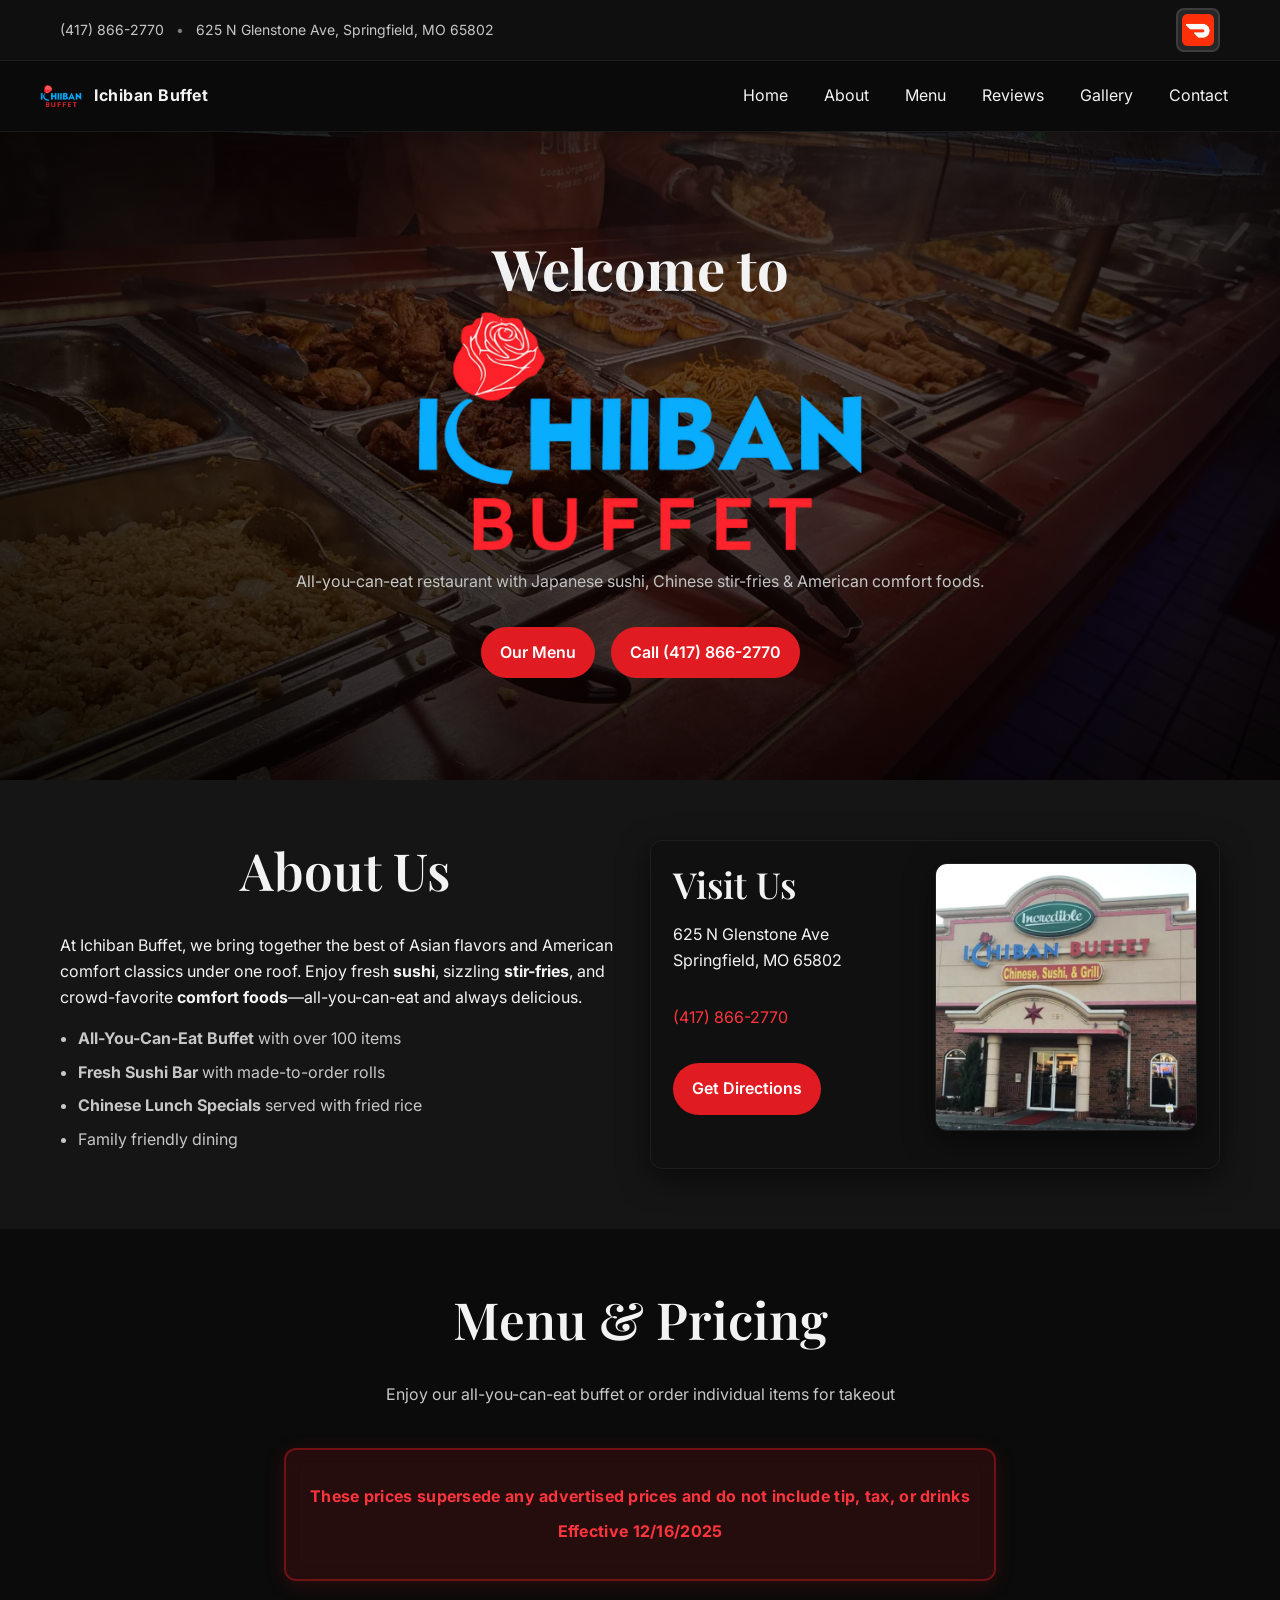
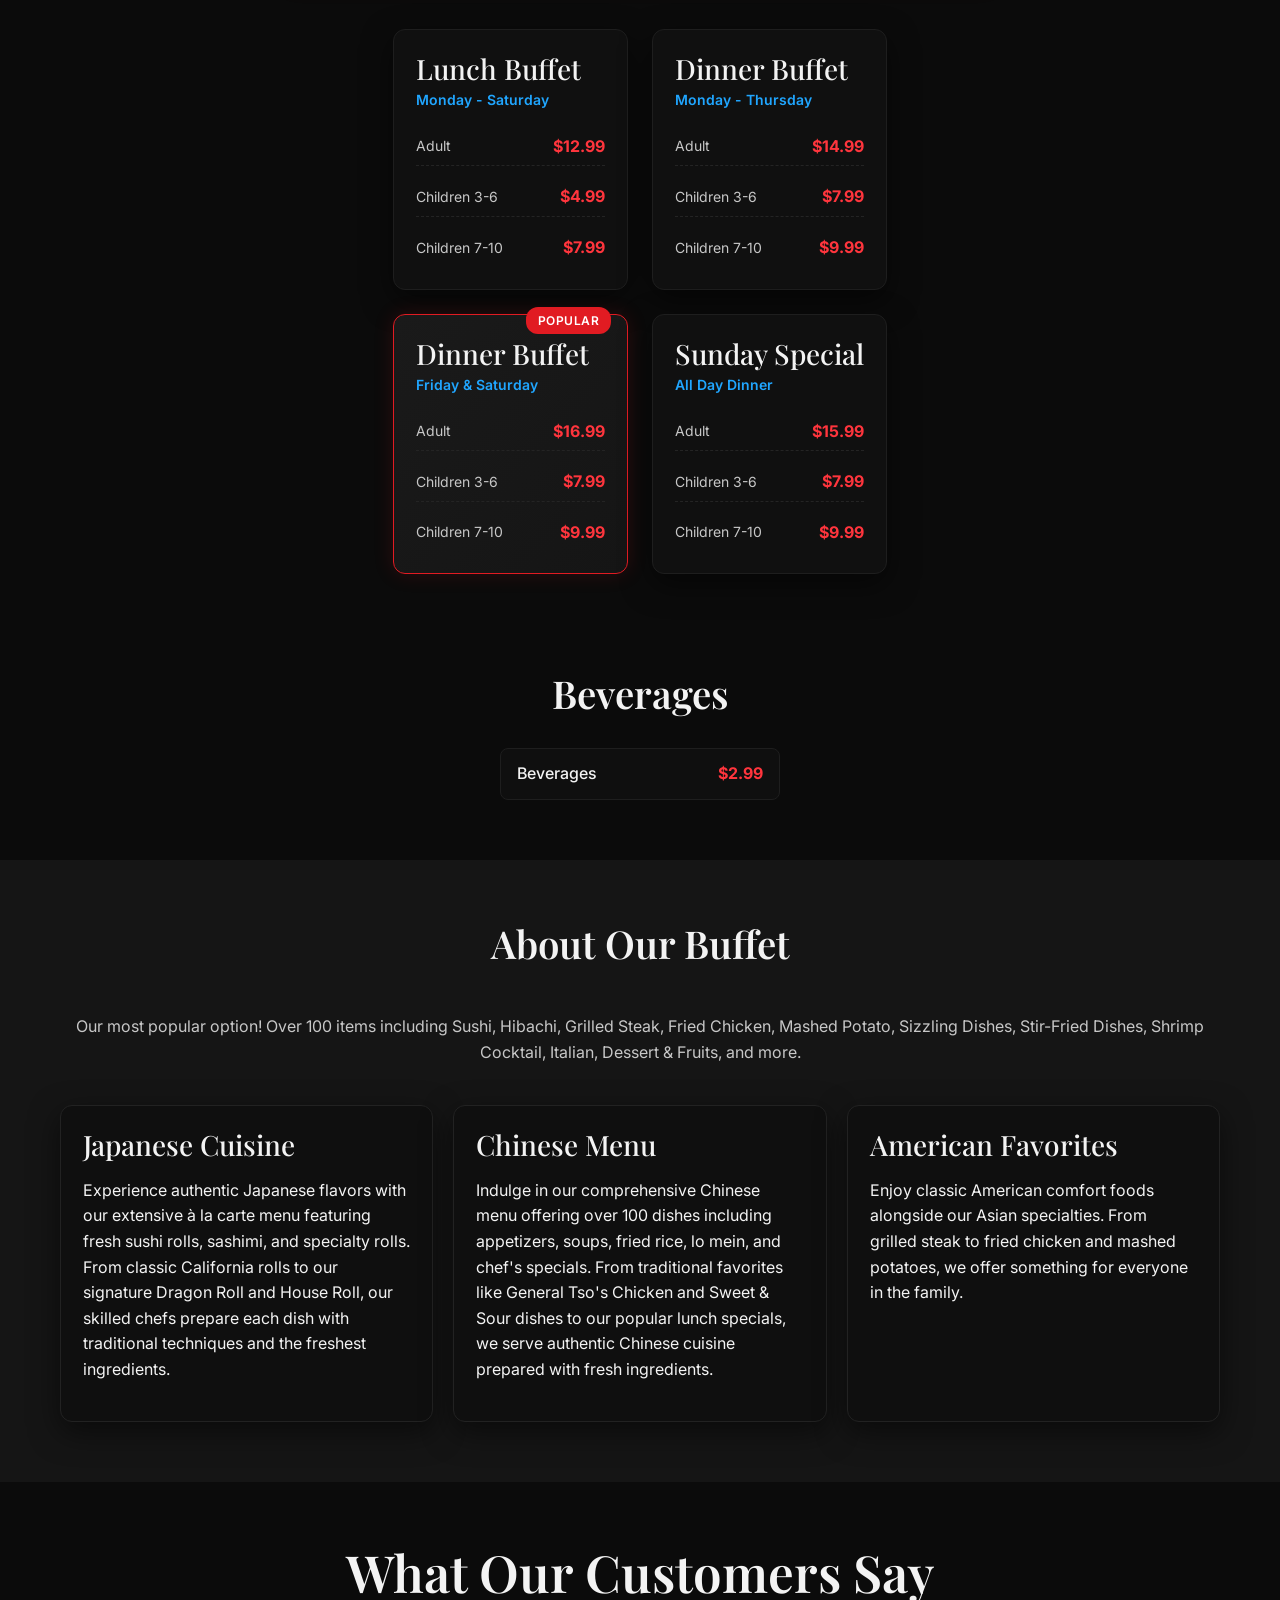
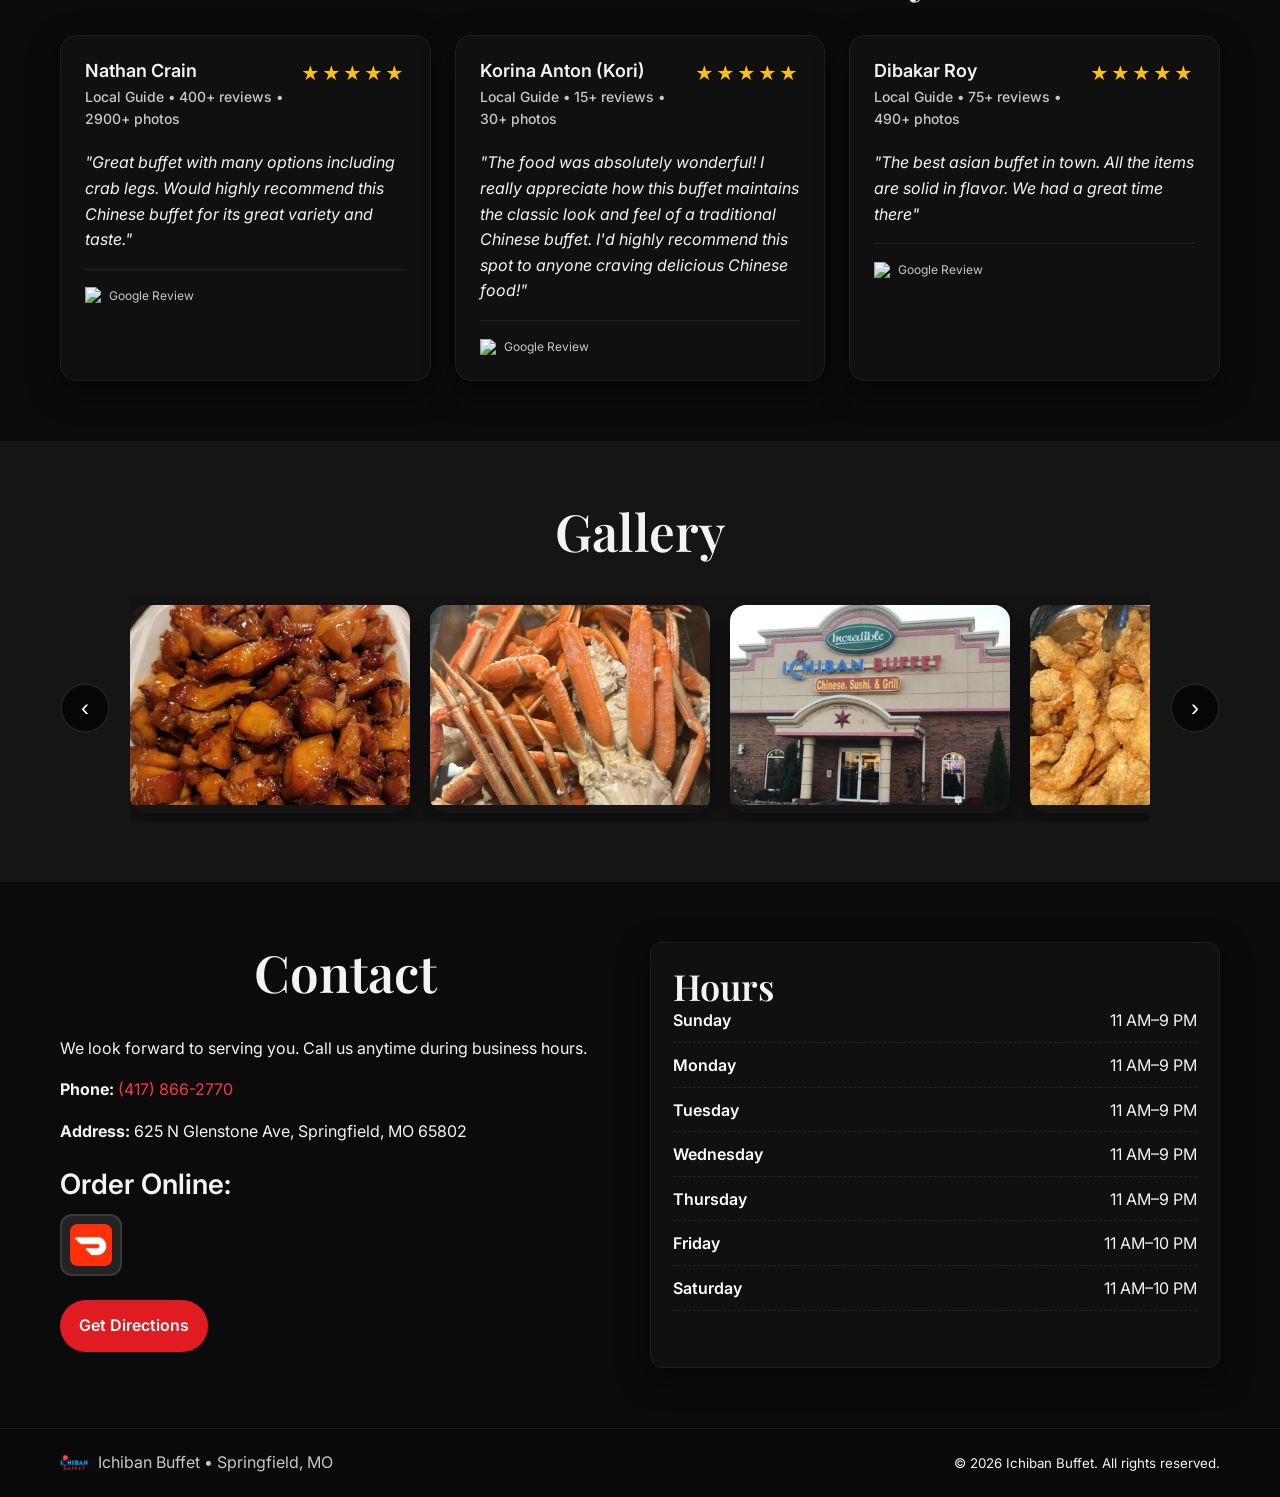
==== commit 68959b64: "UI/UX pass: faster images, accessibility, holiday hours Performance - Serve resized WebP images from" ====
--- a/index.html
+++ b/index.html
@@ -5,13 +5,14 @@
     <meta name="viewport" content="width=device-width, initial-scale=1" />
     <title>Ichiban Buffet • Springfield, MO</title>
     <meta name="description" content="All-you-can-eat buffet & à la carte Chinese restaurant in Springfield, MO. Fresh sushi bar, General Tso's chicken, crab rangoon & over 100 buffet items." />
-    <link rel="icon" href="assets/logo.png?v=2" />
+    <link rel="icon" type="image/png" href="images/favicon.png" />
     <link rel="preconnect" href="https://fonts.googleapis.com" />
     <link rel="preconnect" href="https://fonts.gstatic.com" crossorigin />
     <link href="https://fonts.googleapis.com/css2?family=Playfair+Display:wght@400;500;600;700&family=Inter:wght@300;400;500;600;700&display=swap" rel="stylesheet" />
     <link rel="stylesheet" href="styles.css?v=2" />
   </head>
   <body>
+    <a class="skip-link" href="#main">Skip to main content</a>
     <!-- Top contact bar -->
     <div class="topbar">
       <div class="container">
@@ -22,7 +23,7 @@
         </div>
         <div class="topbar__right">
           <a class="btn-logo btn-logo--doordash" href="https://www.doordash.com/store/ichiban-springfield-30943552/43036946/?srsltid=AfmBOopvsV5Pge7H-Jjjr4HYruxoVjJng0b3S1mMP1VKHnYzj8UOavPu" target="_blank" rel="noopener" aria-label="Order on DoorDash">
-            <img src="doordashlogo.png" alt="DoorDash" class="btn-logo__image">
+            <img src="images/doordash.webp" alt="DoorDash" class="btn-logo__image" width="120" height="120">
           </a>
         </div>
       </div>
@@ -48,7 +49,7 @@
     <header class="header" id="header">
       <div class="container header__inner">
         <a href="#home" class="brand" aria-label="Ichiban Buffet home">
-          <img src="assets/logo.png?v=2" alt="Ichiban Buffet logo" class="brand__logo" />
+          <img src="images/logo.webp" alt="Ichiban Buffet logo" class="brand__logo" width="1040" height="542" />
           <span class="brand__text">Ichiban Buffet</span>
         </a>
         <nav class="nav" id="primary-nav" aria-label="Primary navigation">
@@ -65,6 +66,7 @@
       </div>
     </header>
 
+    <main id="main">
     <!-- Hero -->
     <section class="hero" id="home" aria-label="Hero">
       <div class="hero__bg" aria-hidden="true"></div>
@@ -72,7 +74,7 @@
         <div class="hero__grid">
           <div class="hero__copy">
             <h1 class="hero__title">Welcome to</h1>
-            <img src="assets/logo.png?v=2" alt="Ichiban Buffet logo" class="hero__brand" />
+            <img src="images/logo.webp" alt="Ichiban Buffet logo" class="hero__brand" width="1040" height="542" fetchpriority="high" />
             <p class="hero__subtitle">All-you-can-eat restaurant with Japanese sushi, Chinese stir-fries & American comfort foods.</p>
             <div class="hero__actions">
               <a class="btn btn--primary btn--menu" href="#menu">Our Menu</a>
@@ -115,7 +117,7 @@
               </p>
             </div>
             <div class="visit__brand desktop-only">
-              <img src="ichian_building.png" alt="Ichiban Buffet building exterior" class="visit__image" />
+              <img src="images/ichian_building.webp" alt="Ichiban Buffet building exterior" class="visit__image" width="766" height="620" loading="lazy" decoding="async" />
             </div>
           </div>
         </div>
@@ -281,7 +283,7 @@
               "Great buffet with many options including crab legs. Would highly recommend this Chinese buffet for its great variety and taste."
             </p>
             <div class="review__source">
-              <img src="https://upload.wikimedia.org/wikipedia/commons/c/c1/Google_%22G%22_logo.svg" alt="Google" class="review__source-logo">
+              <img src="https://upload.wikimedia.org/wikipedia/commons/c/c1/Google_%22G%22_logo.svg" alt="Google" class="review__source-logo" loading="lazy" decoding="async">
               <span>Google Review</span>
             </div>
           </div>
@@ -300,7 +302,7 @@
               "The food was absolutely wonderful! I really appreciate how this buffet maintains the classic look and feel of a traditional Chinese buffet. I'd highly recommend this spot to anyone craving delicious Chinese food!"
             </p>
             <div class="review__source">
-              <img src="https://upload.wikimedia.org/wikipedia/commons/c/c1/Google_%22G%22_logo.svg" alt="Google" class="review__source-logo">
+              <img src="https://upload.wikimedia.org/wikipedia/commons/c/c1/Google_%22G%22_logo.svg" alt="Google" class="review__source-logo" loading="lazy" decoding="async">
               <span>Google Review</span>
             </div>
           </div>
@@ -319,7 +321,7 @@
               "The best asian buffet in town. All the items are solid in flavor. We had a great time there"
             </p>
             <div class="review__source">
-              <img src="https://upload.wikimedia.org/wikipedia/commons/c/c1/Google_%22G%22_logo.svg" alt="Google" class="review__source-logo">
+              <img src="https://upload.wikimedia.org/wikipedia/commons/c/c1/Google_%22G%22_logo.svg" alt="Google" class="review__source-logo" loading="lazy" decoding="async">
               <span>Google Review</span>
             </div>
           </div>
@@ -335,32 +337,32 @@
           <button class="gallery-nav gallery-nav--prev" id="galleryPrev" aria-label="Previous images">‹</button>
           <div class="gallery-carousel" id="galleryCarousel">
             <div class="gallery-track">
-              <div class="gallery__item" data-lightbox="gallery">
-                <img src="food_image.png" alt="Delicious Chinese cuisine from Ichiban Buffet" class="gallery__image">
-              </div>
-              <div class="gallery__item" data-lightbox="gallery">
-                <img src="crablegs.png" alt="Fresh crab legs at Ichiban Buffet" class="gallery__image">
-              </div>
-              <div class="gallery__item" data-lightbox="gallery">
-                <img src="ichian_building.png" alt="Ichiban Buffet restaurant exterior" class="gallery__image">
-              </div>
-              <div class="gallery__item" data-lightbox="gallery">
-                <img src="foodimage.png" alt="Variety of dishes at Ichiban Buffet" class="gallery__image">
-              </div>
-              <div class="gallery__item" data-lightbox="gallery">
-                <img src="sushiBarimage.png" alt="Fresh sushi bar at Ichiban Buffet" class="gallery__image">
-              </div>
-              <div class="gallery__item" data-lightbox="gallery">
-                <img src="buffetbarimage.png" alt="Buffet bar with hot dishes" class="gallery__image">
-              </div>
-              <div class="gallery__item" data-lightbox="gallery">
-                <img src="restaurant_image.png" alt="Restaurant dining area" class="gallery__image">
-              </div>
-              <div class="gallery__item" data-lightbox="gallery">
-                <img src="plate_image.png" alt="Beautifully plated dishes" class="gallery__image">
-              </div>
-              <div class="gallery__item" data-lightbox="gallery">
-                <img src="broccoli.png" alt="Fresh vegetables and sides" class="gallery__image">
+              <div class="gallery__item" data-lightbox="gallery" tabindex="0" role="button" aria-label="View larger photo: Delicious Chinese cuisine from Ichiban Buffet">
+                <img src="images/food_image.webp" alt="Delicious Chinese cuisine from Ichiban Buffet" class="gallery__image" width="900" height="1200" loading="lazy" decoding="async">
+              </div>
+              <div class="gallery__item" data-lightbox="gallery" tabindex="0" role="button" aria-label="View larger photo: Fresh crab legs at Ichiban Buffet">
+                <img src="images/crablegs.webp" alt="Fresh crab legs at Ichiban Buffet" class="gallery__image" width="944" height="1200" loading="lazy" decoding="async">
+              </div>
+              <div class="gallery__item" data-lightbox="gallery" tabindex="0" role="button" aria-label="View larger photo: Ichiban Buffet restaurant exterior">
+                <img src="images/ichian_building.webp" alt="Ichiban Buffet restaurant exterior" class="gallery__image" width="766" height="620" loading="lazy" decoding="async">
+              </div>
+              <div class="gallery__item" data-lightbox="gallery" tabindex="0" role="button" aria-label="View larger photo: Variety of dishes at Ichiban Buffet">
+                <img src="images/foodimage.webp" alt="Variety of dishes at Ichiban Buffet" class="gallery__image" width="900" height="1200" loading="lazy" decoding="async">
+              </div>
+              <div class="gallery__item" data-lightbox="gallery" tabindex="0" role="button" aria-label="View larger photo: Fresh sushi bar at Ichiban Buffet">
+                <img src="images/sushiBarimage.webp" alt="Fresh sushi bar at Ichiban Buffet" class="gallery__image" width="1000" height="746" loading="lazy" decoding="async">
+              </div>
+              <div class="gallery__item" data-lightbox="gallery" tabindex="0" role="button" aria-label="View larger photo: Buffet bar with hot dishes">
+                <img src="images/buffetbarimage.webp" alt="Buffet bar with hot dishes" class="gallery__image" width="1000" height="746" loading="lazy" decoding="async">
+              </div>
+              <div class="gallery__item" data-lightbox="gallery" tabindex="0" role="button" aria-label="View larger photo: Restaurant dining area">
+                <img src="images/restaurant_image.webp" alt="Restaurant dining area" class="gallery__image" width="896" height="1200" loading="lazy" decoding="async">
+              </div>
+              <div class="gallery__item" data-lightbox="gallery" tabindex="0" role="button" aria-label="View larger photo: Beautifully plated dishes">
+                <img src="images/plate_image.webp" alt="Beautifully plated dishes" class="gallery__image" width="1000" height="869" loading="lazy" decoding="async">
+              </div>
+              <div class="gallery__item" data-lightbox="gallery" tabindex="0" role="button" aria-label="View larger photo: Fresh vegetables and sides">
+                <img src="images/broccoli.webp" alt="Fresh vegetables and sides" class="gallery__image" width="900" height="1200" loading="lazy" decoding="async">
               </div>
             </div>
           </div>
@@ -370,7 +372,7 @@
     </section>
 
     <!-- Lightbox -->
-    <div class="lightbox" id="lightbox">
+    <div class="lightbox" id="lightbox" role="dialog" aria-modal="true" aria-label="Photo viewer" aria-hidden="true">
       <div class="lightbox__overlay" id="lightboxOverlay"></div>
       <div class="lightbox__container">
         <img src="" alt="" class="lightbox__image" id="lightboxImage">
@@ -393,7 +395,7 @@
             <h4>Order Online:</h4>
             <div class="contact__delivery-buttons">
               <a class="btn-logo btn-logo--contact" href="https://www.doordash.com/store/ichiban-springfield-30943552/43036946/?srsltid=AfmBOopvsV5Pge7H-Jjjr4HYruxoVjJng0b3S1mMP1VKHnYzj8UOavPu" target="_blank" rel="noopener" aria-label="Order on DoorDash">
-                <img src="doordashlogo.png" alt="DoorDash" class="btn-logo__image">
+                <img src="images/doordash.webp" alt="DoorDash" class="btn-logo__image" width="120" height="120">
               </a>
             </div>
           </div>
@@ -404,6 +406,7 @@
         </div>
         <div class="card">
           <h3 class="card__title">Hours</h3>
+          <p class="hours__notice" data-hide-after="2026-11-27"><strong>Holiday hours:</strong> Closed Thursday, Nov 26 for Thanksgiving.</p>
           <ul class="hours" aria-label="Business hours">
             <li><span>Sunday</span><span>11 AM–9 PM</span></li>
             <li><span>Monday</span><span>11 AM–9 PM</span></li>
@@ -417,10 +420,12 @@
       </div>
     </section>
 
+    </main>
+
     <footer class="footer">
       <div class="container footer__inner">
         <div class="footer__brand">
-          <img src="assets/logo.png?v=2" alt="Ichiban Buffet" class="brand__logo brand__logo--small" />
+          <img src="images/logo.webp" alt="" class="brand__logo brand__logo--small" width="1040" height="542" loading="lazy" decoding="async" />
           <span>Ichiban Buffet • Springfield, MO</span>
         </div>
         <div>
--- a/styles.css
+++ b/styles.css
@@ -109,7 +109,7 @@
   box-shadow: 0 4px 20px rgba(225, 27, 34, 0.4);
   position: relative;
   overflow: hidden;
-  animation: bannerPulse 3s ease-in-out infinite;
+  animation: bannerPulse 3s ease-in-out 3;
 }
 
 .newyear-banner::before {
@@ -120,7 +120,7 @@
   width: 100%;
   height: 100%;
   background: linear-gradient(90deg, transparent, rgba(255, 255, 255, 0.2), transparent);
-  animation: bannerShine 3s infinite;
+  animation: bannerShine 3s ease-in-out 3;
 }
 
 @keyframes bannerPulse {
@@ -245,7 +245,7 @@
 
 /* Hero */
 .hero { position: relative; min-height: 72vh; display: grid; align-items: center; isolation: isolate; }
-.hero__bg { position: absolute; inset: 0; background-image: linear-gradient(0deg, rgba(0,0,0,0.62), rgba(0,0,0,0.62)), radial-gradient(1200px 600px at 50% 40%, rgba(225,27,34,0.15), rgba(0,0,0,0.9)), url('new_background.png'); background-size: cover, cover, cover; background-position: center center, center center, center 40%; filter: saturate(110%); z-index: -2; }
+.hero__bg { position: absolute; inset: 0; background-image: linear-gradient(0deg, rgba(0,0,0,0.62), rgba(0,0,0,0.62)), radial-gradient(1200px 600px at 50% 40%, rgba(225,27,34,0.15), rgba(0,0,0,0.9)), url('images/hero-background.webp'); background-size: cover, cover, cover; background-position: center center, center center, center 40%; filter: saturate(110%); z-index: -2; }
 .hero__content { padding: 64px 0; }
 .hero__grid { display: flex; flex-direction: column; align-items: center; justify-content: center; text-align: center; gap: 28px; }
 .hero__copy { text-align: center; }
@@ -1078,5 +1078,53 @@
   }
 }
 
-
-
+/* ---------- Accessibility & polish ---------- */
+
+/* Skip link: hidden until focused by keyboard */
+.skip-link {
+  position: absolute;
+  left: 16px;
+  top: -100px;
+  z-index: 10000;
+  padding: 10px 16px;
+  border-radius: 8px;
+  background: var(--color-primary);
+  color: #fff;
+  font-weight: 600;
+  text-decoration: none;
+}
+.skip-link:focus { top: 12px; }
+
+/* Visible keyboard focus on every interactive element */
+a:focus-visible,
+button:focus-visible,
+[tabindex]:focus-visible {
+  outline: 3px solid var(--color-brand-blue);
+  outline-offset: 3px;
+}
+.btn:focus-visible { outline-offset: 4px; }
+.gallery__item:focus-visible { outline-offset: -4px; } /* inset: carousel clips outside rings */
+.gallery__item { cursor: zoom-in; }
+
+/* Holiday notice inside the Hours card */
+.hours__notice {
+  margin: 0 0 16px;
+  padding: 10px 14px;
+  border-left: 4px solid var(--color-primary);
+  border-radius: 8px;
+  background: rgba(225, 27, 34, 0.12);
+  color: var(--color-text);
+  font-size: 15px;
+}
+
+/* Respect users who ask for less motion */
+@media (prefers-reduced-motion: reduce) {
+  *, *::before, *::after {
+    animation-duration: 0.01ms !important;
+    animation-iteration-count: 1 !important;
+    transition-duration: 0.01ms !important;
+    scroll-behavior: auto !important;
+  }
+  .newyear-banner::before { display: none; }
+}
+
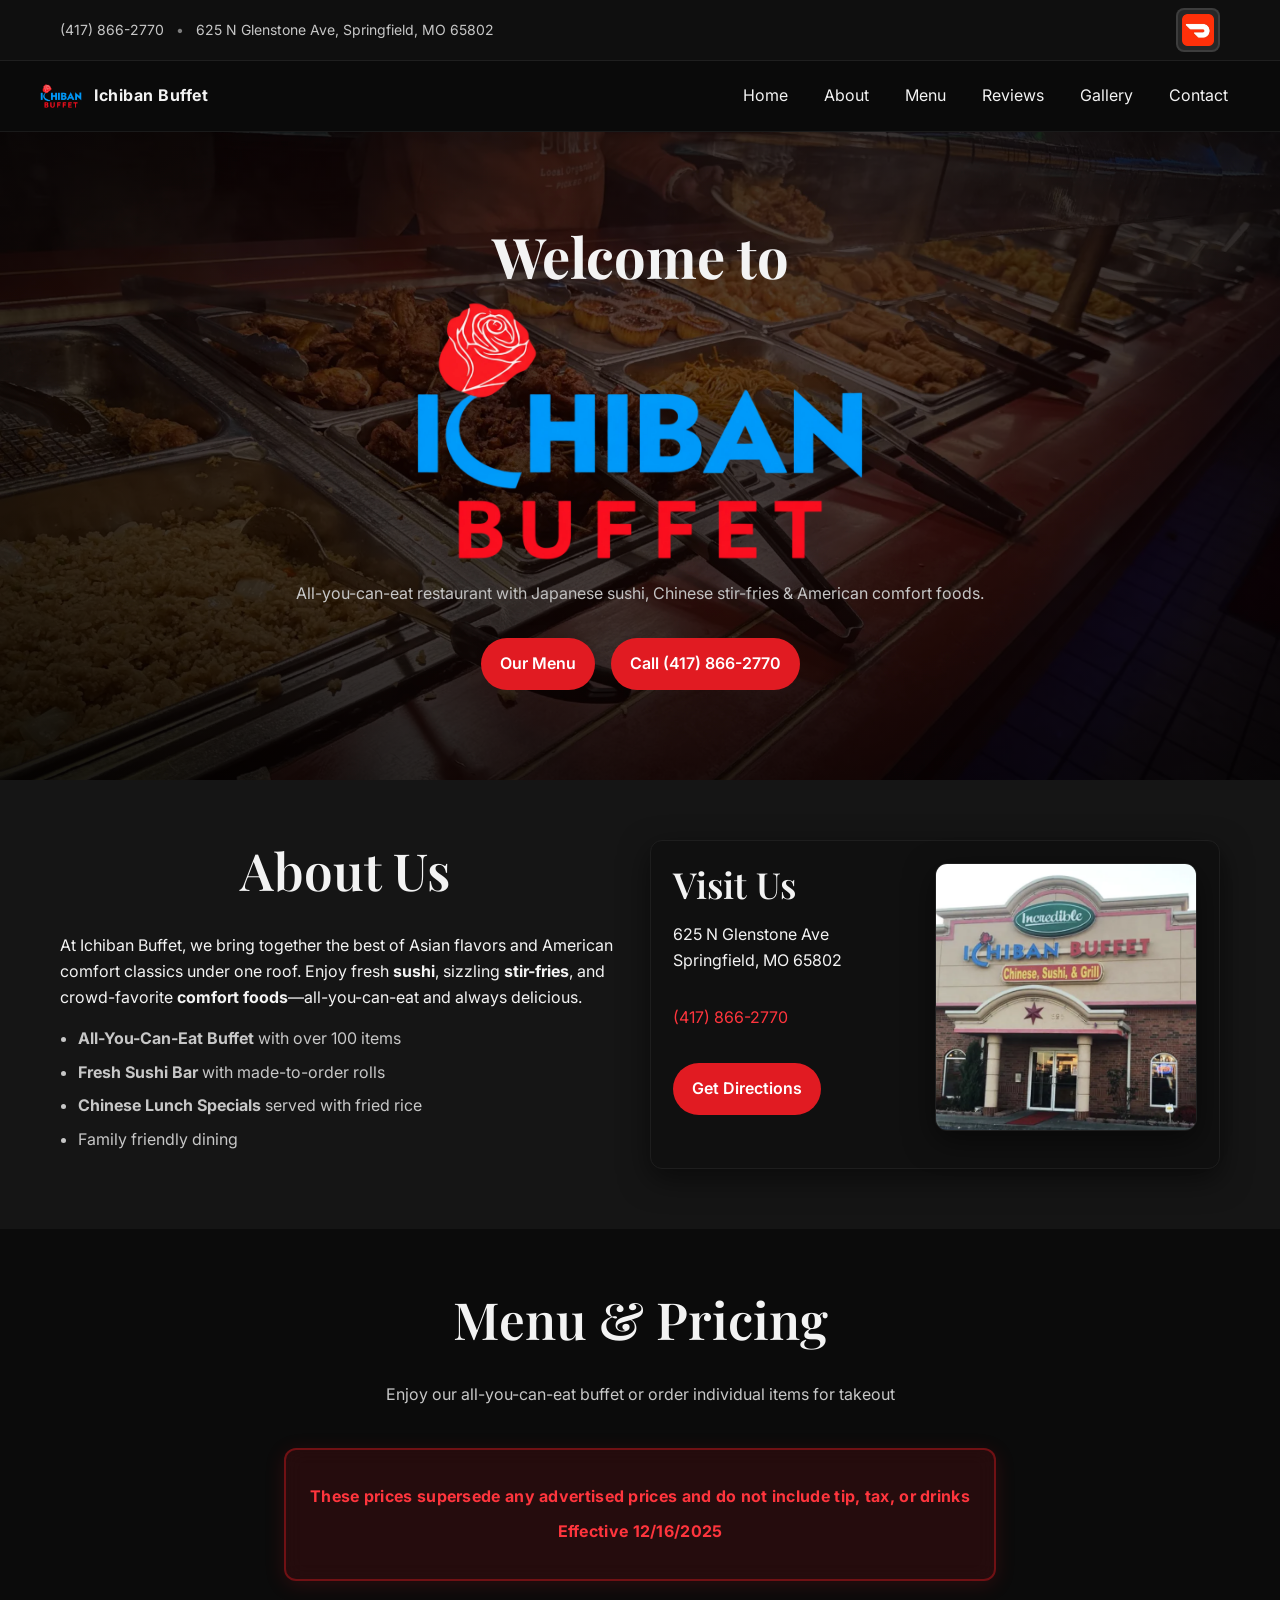
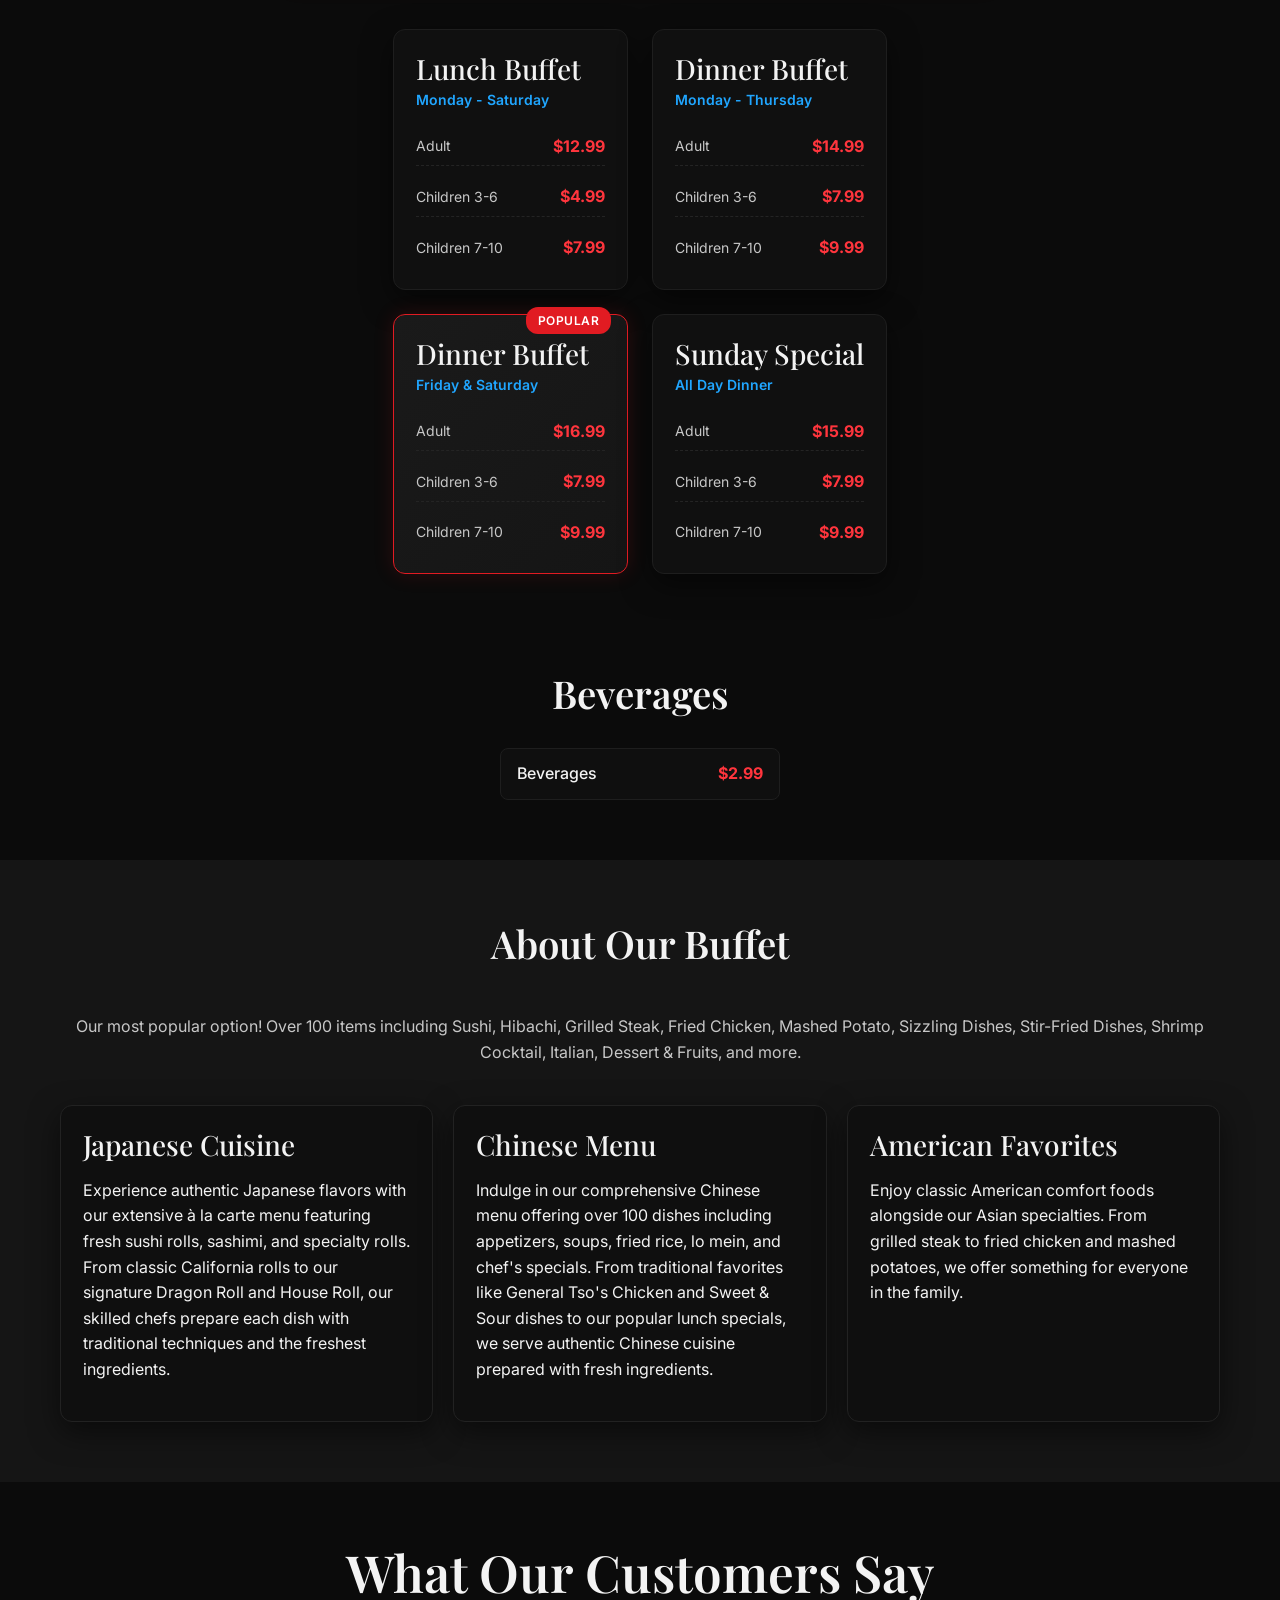
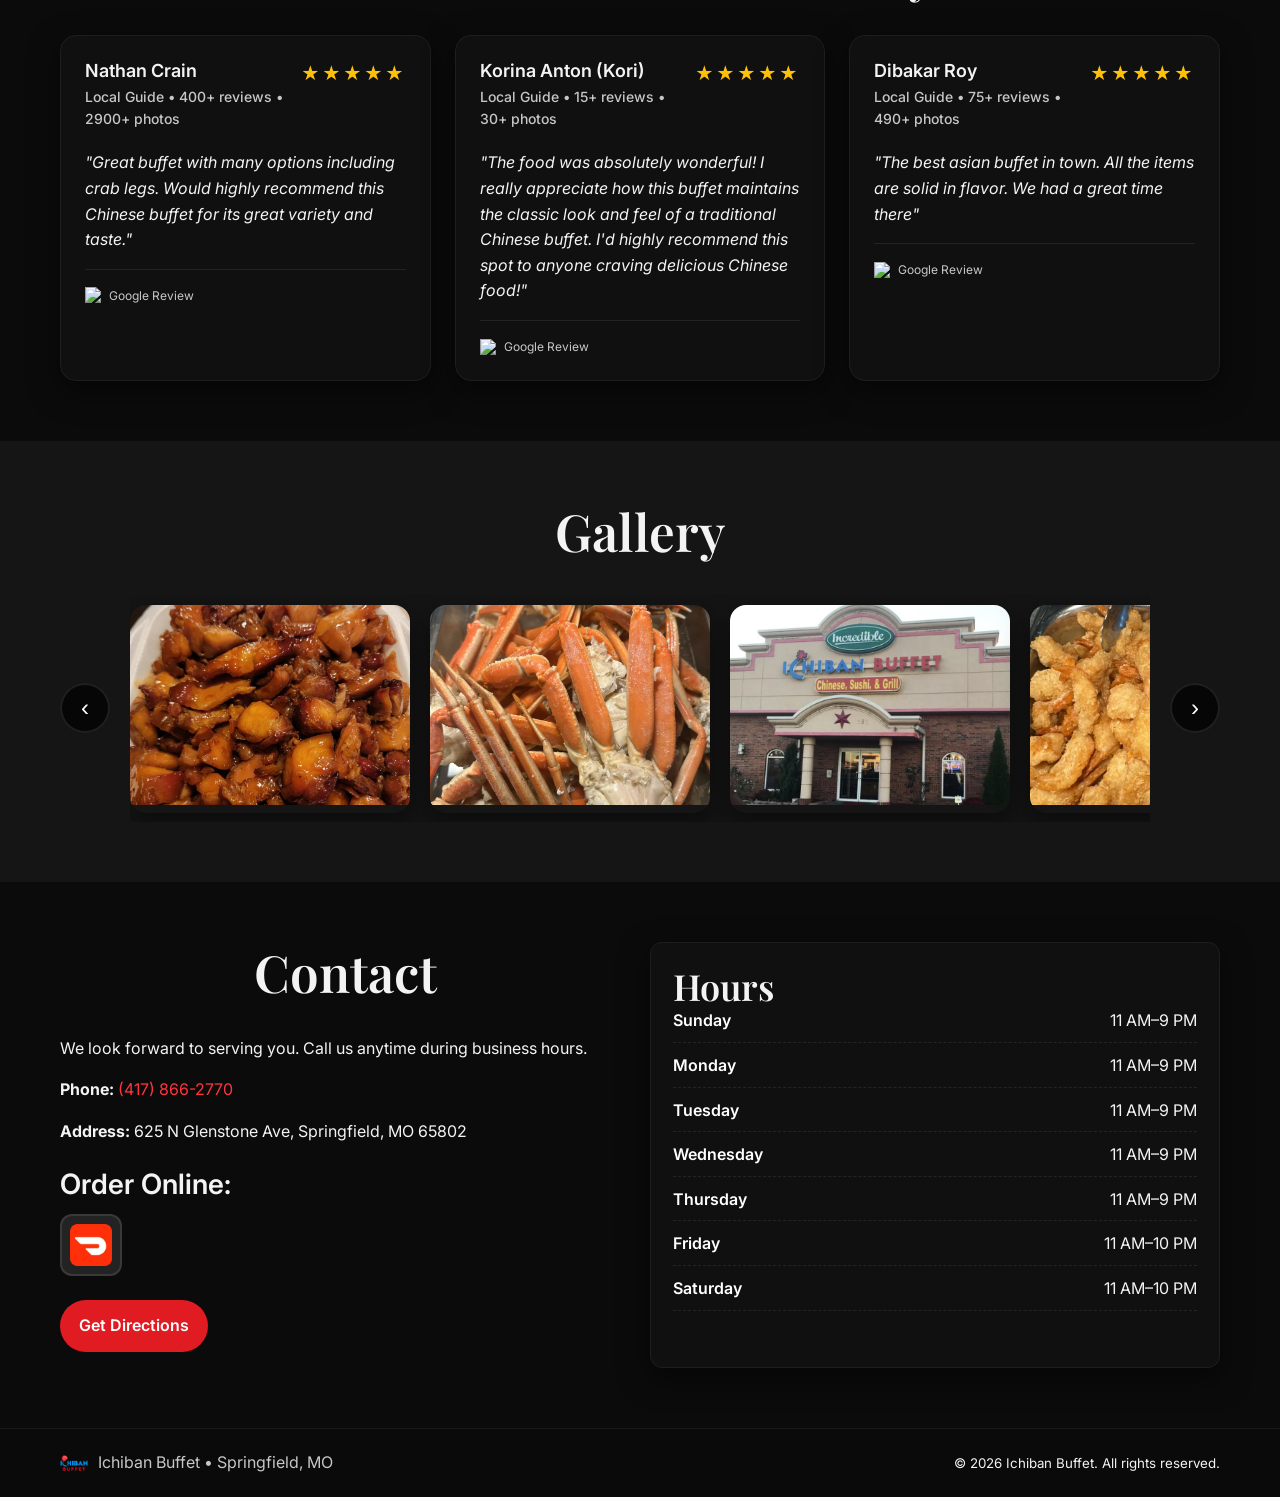
==== commit 65682eda: "Correct Ichiban spelling across restaurant logos" ====
--- a/index.html
+++ b/index.html
@@ -5,7 +5,7 @@
     <meta name="viewport" content="width=device-width, initial-scale=1" />
     <title>Ichiban Buffet • Springfield, MO</title>
     <meta name="description" content="All-you-can-eat buffet & à la carte Chinese restaurant in Springfield, MO. Fresh sushi bar, General Tso's chicken, crab rangoon & over 100 buffet items." />
-    <link rel="icon" type="image/png" href="images/favicon.png" />
+    <link rel="icon" type="image/png" href="images/favicon.png?v=3" />
     <link rel="preconnect" href="https://fonts.googleapis.com" />
     <link rel="preconnect" href="https://fonts.gstatic.com" crossorigin />
     <link href="https://fonts.googleapis.com/css2?family=Playfair+Display:wght@400;500;600;700&family=Inter:wght@300;400;500;600;700&display=swap" rel="stylesheet" />
@@ -49,7 +49,7 @@
     <header class="header" id="header">
       <div class="container header__inner">
         <a href="#home" class="brand" aria-label="Ichiban Buffet home">
-          <img src="images/logo.webp" alt="Ichiban Buffet logo" class="brand__logo" width="1040" height="542" />
+          <img src="images/logo.webp?v=3" alt="Ichiban Buffet logo" class="brand__logo" width="1040" height="594" />
           <span class="brand__text">Ichiban Buffet</span>
         </a>
         <nav class="nav" id="primary-nav" aria-label="Primary navigation">
@@ -74,7 +74,7 @@
         <div class="hero__grid">
           <div class="hero__copy">
             <h1 class="hero__title">Welcome to</h1>
-            <img src="images/logo.webp" alt="Ichiban Buffet logo" class="hero__brand" width="1040" height="542" fetchpriority="high" />
+            <img src="images/logo.webp?v=3" alt="Ichiban Buffet logo" class="hero__brand" width="1040" height="594" fetchpriority="high" />
             <p class="hero__subtitle">All-you-can-eat restaurant with Japanese sushi, Chinese stir-fries & American comfort foods.</p>
             <div class="hero__actions">
               <a class="btn btn--primary btn--menu" href="#menu">Our Menu</a>
@@ -425,7 +425,7 @@
     <footer class="footer">
       <div class="container footer__inner">
         <div class="footer__brand">
-          <img src="images/logo.webp" alt="" class="brand__logo brand__logo--small" width="1040" height="542" loading="lazy" decoding="async" />
+          <img src="images/logo.webp?v=3" alt="" class="brand__logo brand__logo--small" width="1040" height="594" loading="lazy" decoding="async" />
           <span>Ichiban Buffet • Springfield, MO</span>
         </div>
         <div>
@@ -443,7 +443,7 @@
         "@context": "https://schema.org",
         "@type": "Restaurant",
         "name": "Ichiban Buffet",
-        "image": "assets/logo.png?v=2",
+        "image": "assets/logo.png?v=3",
         "address": {
           "@type": "PostalAddress",
           "streetAddress": "625 N Glenstone Ave",
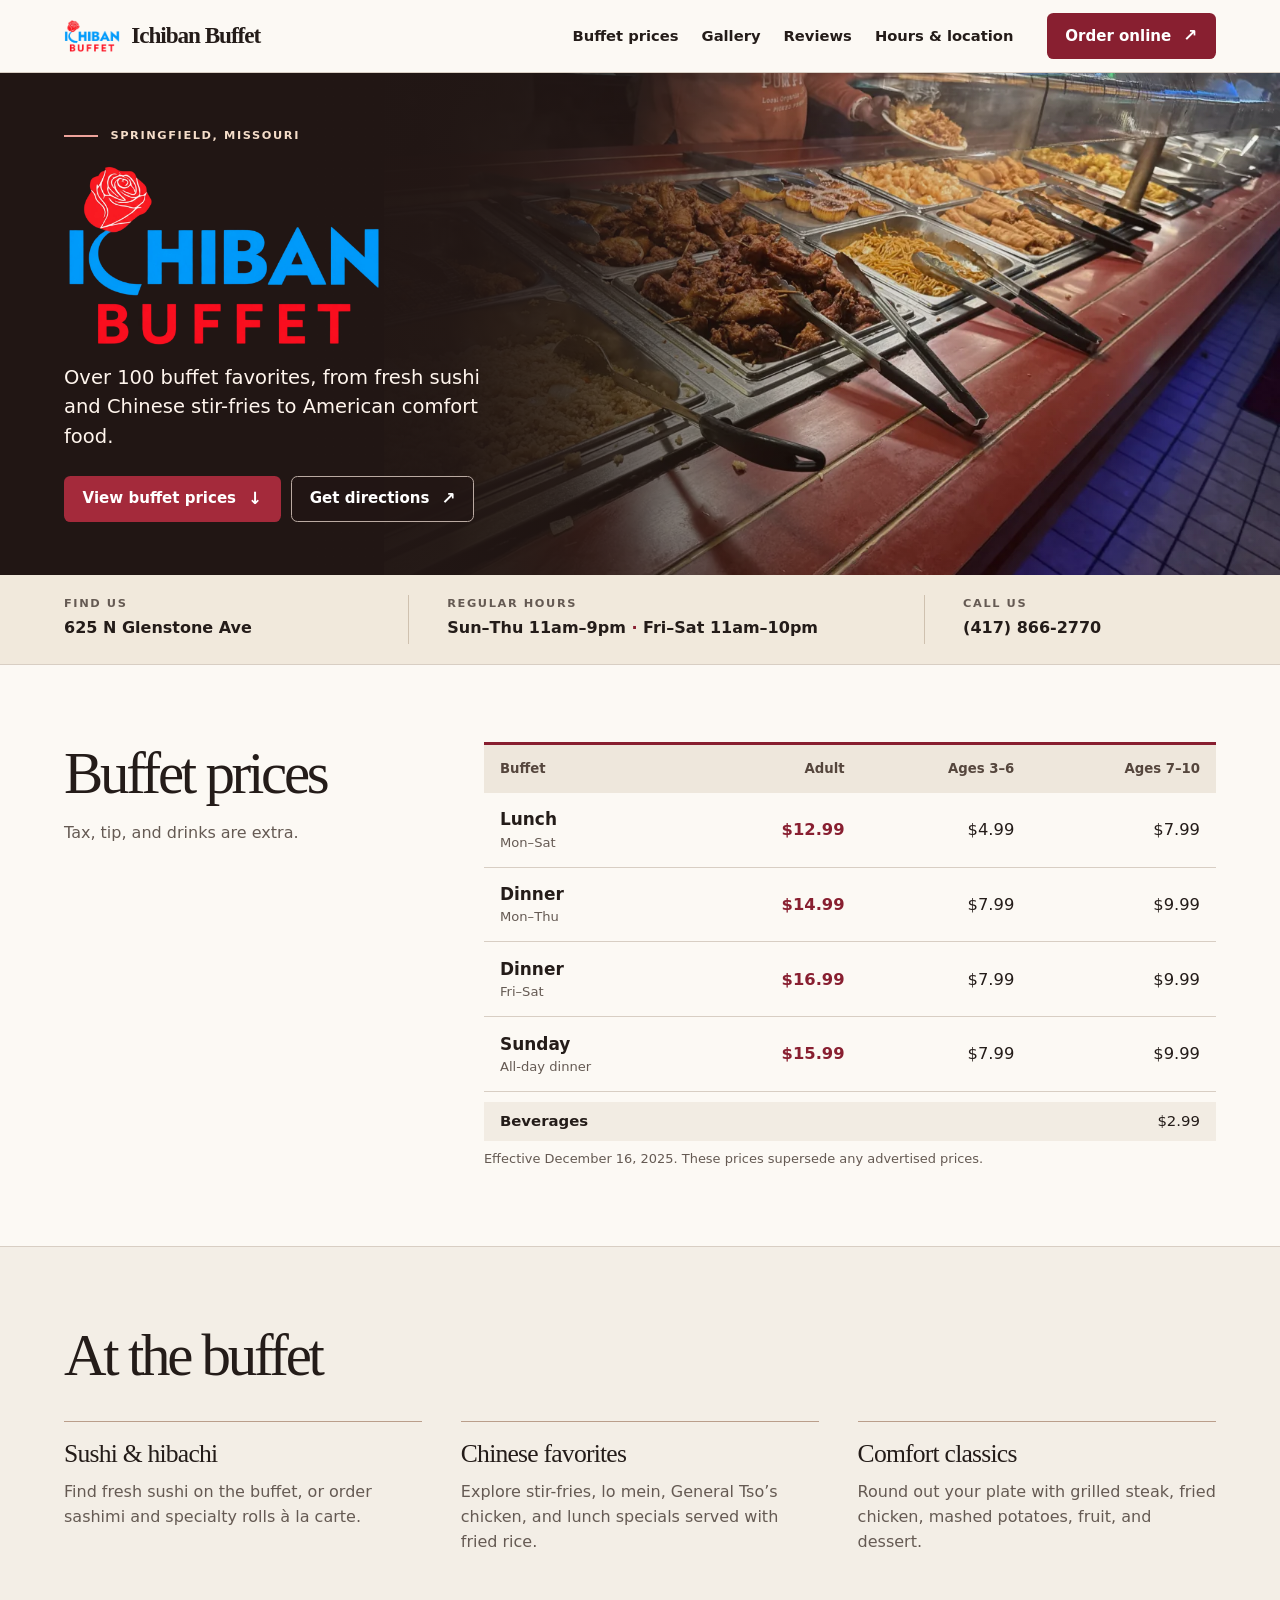
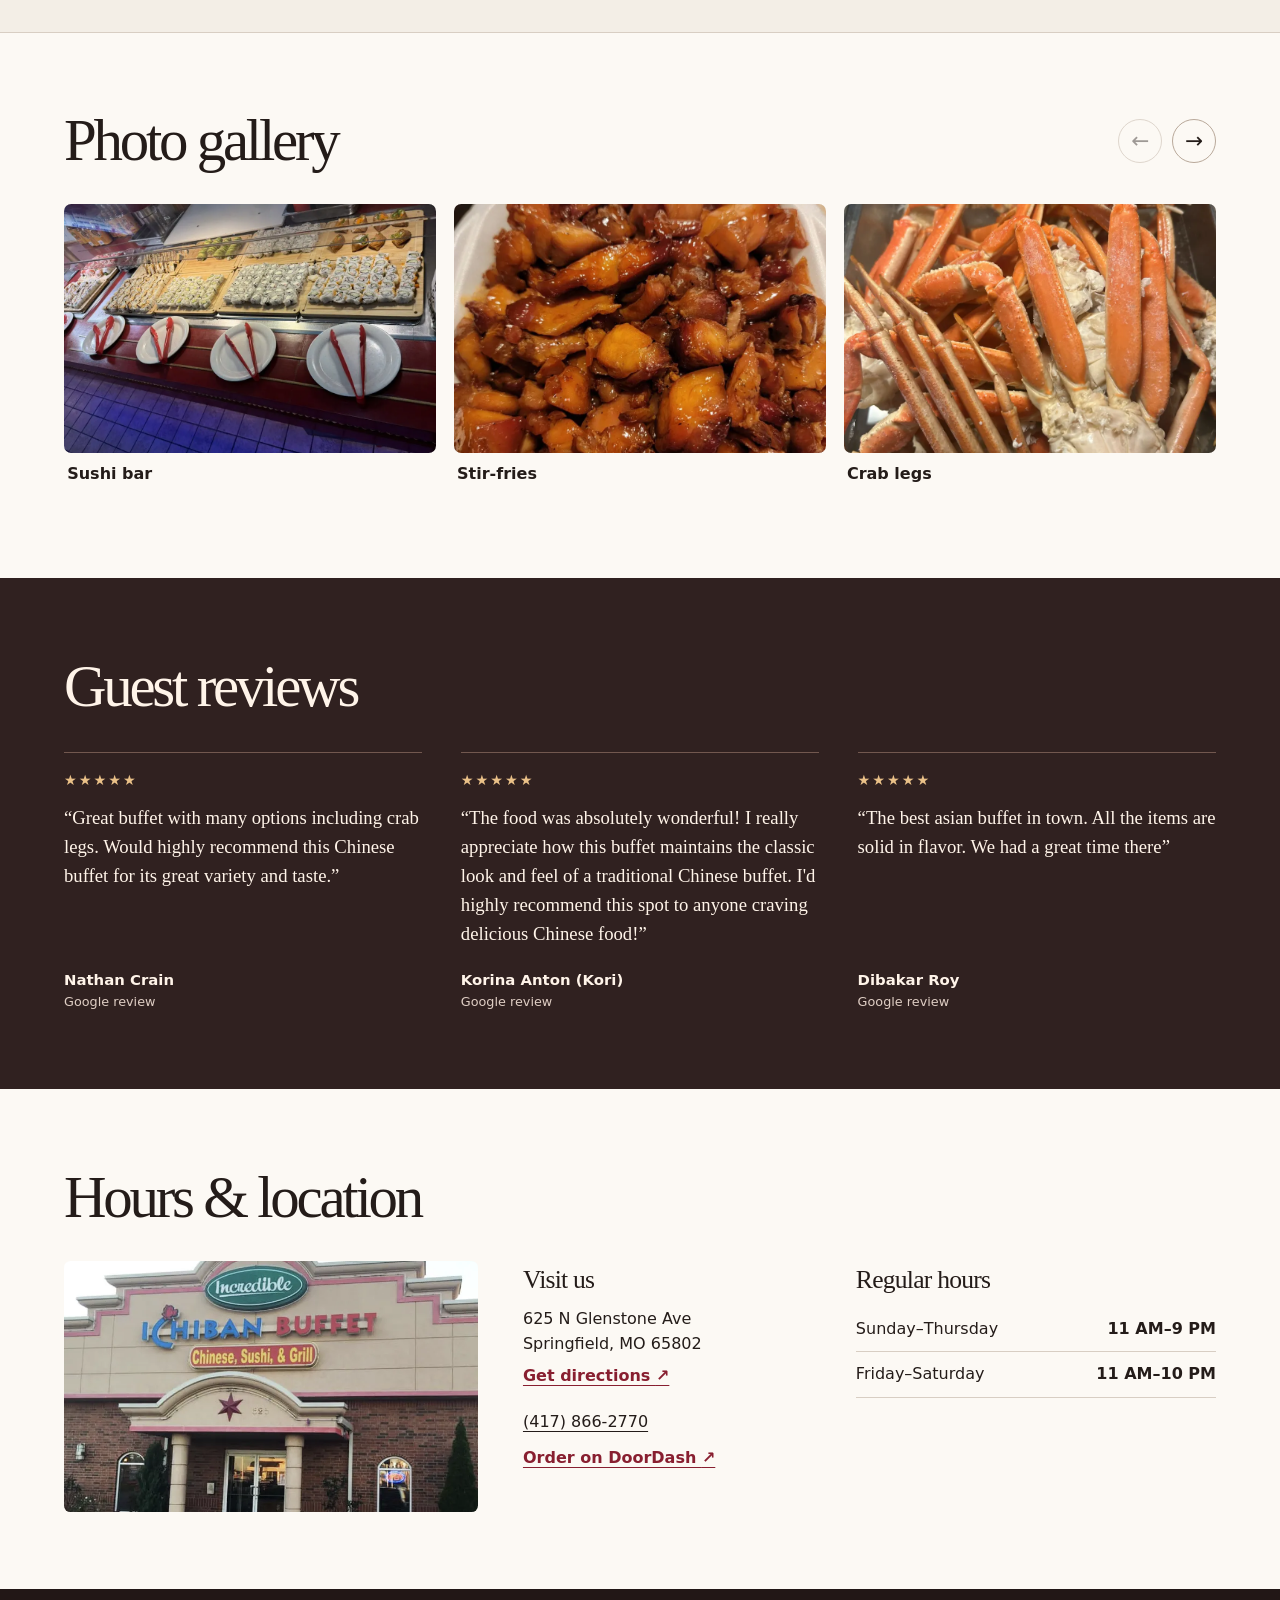
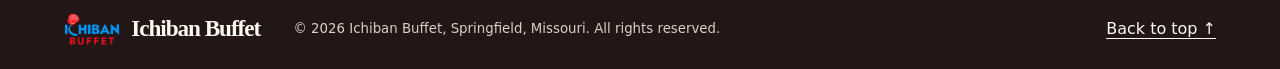
==== commit 83a36b6d: "Improve buffet pricing, mobile navigation, and site security" ====
--- a/index.html
+++ b/index.html
@@ -1,472 +1,277 @@
-<!DOCTYPE html>
+<!doctype html>
 <html lang="en">
-  <head>
-    <meta charset="utf-8" />
-    <meta name="viewport" content="width=device-width, initial-scale=1" />
-    <title>Ichiban Buffet • Springfield, MO</title>
-    <meta name="description" content="All-you-can-eat buffet & à la carte Chinese restaurant in Springfield, MO. Fresh sushi bar, General Tso's chicken, crab rangoon & over 100 buffet items." />
-    <link rel="icon" type="image/png" href="images/favicon.png?v=3" />
-    <link rel="preconnect" href="https://fonts.googleapis.com" />
-    <link rel="preconnect" href="https://fonts.gstatic.com" crossorigin />
-    <link href="https://fonts.googleapis.com/css2?family=Playfair+Display:wght@400;500;600;700&family=Inter:wght@300;400;500;600;700&display=swap" rel="stylesheet" />
-    <link rel="stylesheet" href="styles.css?v=2" />
-  </head>
-  <body>
-    <a class="skip-link" href="#main">Skip to main content</a>
-    <!-- Top contact bar -->
-    <div class="topbar">
-      <div class="container">
-        <div class="topbar__left">
-          <a href="tel:+14178662770">(417) 866-2770</a>
-          <span class="divider">•</span>
-          <a href="https://maps.google.com/?q=625%20N%20Glenstone%20Ave%2C%20Springfield%2C%20MO%2065802" target="_blank" rel="noopener">625 N Glenstone Ave, Springfield, MO 65802</a>
-        </div>
-        <div class="topbar__right">
-          <a class="btn-logo btn-logo--doordash" href="https://www.doordash.com/store/ichiban-springfield-30943552/43036946/?srsltid=AfmBOopvsV5Pge7H-Jjjr4HYruxoVjJng0b3S1mMP1VKHnYzj8UOavPu" target="_blank" rel="noopener" aria-label="Order on DoorDash">
-            <img src="images/doordash.webp" alt="DoorDash" class="btn-logo__image" width="120" height="120">
-          </a>
-        </div>
-      </div>
+<head>
+  <meta charset="utf-8">
+  <meta name="viewport" content="width=device-width, initial-scale=1">
+  <title>Ichiban Buffet • Springfield, MO</title>
+  <meta name="description" content="Compare buffet prices, find hours and directions, and order from Ichiban Buffet in Springfield, Missouri. Enjoy Japanese sushi, Chinese stir-fries and American favorites.">
+  <meta name="theme-color" content="#221716">
+  <link rel="icon" href="images/favicon.png?v=3" type="image/png">
+  <link rel="stylesheet" href="styles.css?v=4">
+  <script src="script.js?v=4" defer></script>
+</head>
+<body id="home">
+  <a class="skip-link" href="#main">Skip to content</a>
+  <aside class="notice" data-hide-after="2026-11-27" aria-label="Holiday closure">
+    <strong>Thanksgiving hours</strong><span aria-hidden="true"> · </span> Closed Thursday, November 26, 2026.
+  </aside>
+  <header class="header">
+    <div class="wrap header-inner">
+      <a class="brand" href="#home" aria-label="Ichiban Buffet home">
+        <img src="images/logo.webp?v=3" width="1040" height="594" alt="">
+        <span>Ichiban Buffet</span>
+      </a>
+      <nav class="nav" aria-label="Main navigation">
+        <button class="nav-toggle" type="button" aria-controls="nav-links" aria-expanded="false" hidden>Menu</button>
+        <ul class="nav-links" id="nav-links">
+          <li><a href="#menu">Buffet prices</a></li>
+          <li><a href="#gallery">Gallery</a></li>
+          <li><a href="#reviews">Reviews</a></li>
+          <li><a href="#contact">Hours &amp; location</a></li>
+        </ul>
+      </nav>
+      <a class="button order-button" href="https://www.doordash.com/store/ichiban-springfield-30943552/43036946/" aria-label="Order online on DoorDash">Order online <span aria-hidden="true">↗</span></a>
     </div>
-
-    <!-- Thanksgiving Closure Banner (auto-hides after Nov 26, 2026) -->
-    <div class="newyear-banner" id="holidayBanner" data-hide-after="2026-11-27" role="status">
-      <div class="container">
-        <div class="newyear-banner__content">
-          <div class="newyear-banner__text">
-            <div class="newyear-banner__title">Closed on Thanksgiving</div>
-            <div class="newyear-banner__details">
-              <span class="newyear-banner__item newyear-banner__item--text">We will be <strong>closed Thursday, November 26</strong> so our staff can celebrate with their families.</span>
-              <span class="newyear-banner__divider">•</span>
-              <span class="newyear-banner__item">Happy Thanksgiving!</span>
-            </div>
-          </div>
-        </div>
+  </header>
+  <main id="main" tabindex="-1">
+    <section class="hero" aria-labelledby="restaurant-name">
+      <img class="hero-photo" src="images/hero-background.webp"
+           srcset="images/hero-background-1200.webp 1200w, images/hero-background.webp 1920w"
+           sizes="(max-width: 38rem) 100vw, 70vw" width="1920" height="1439" alt="" fetchpriority="high">
+      <div class="wrap hero-inner">
+        <p class="location-label">Springfield, Missouri</p>
+        <h1 id="restaurant-name"><img src="images/logo.webp?v=3" width="1040" height="594" alt="Ichiban Buffet"></h1>
+        <p class="hero-intro">Over 100 buffet favorites, from fresh sushi and Chinese stir-fries to American comfort food.</p>
+        <div class="actions">
+          <a class="button primary" href="#menu">View buffet prices <span aria-hidden="true">↓</span></a>
+          <a class="button secondary" href="https://maps.google.com/?q=625%20N%20Glenstone%20Ave%2C%20Springfield%2C%20MO%2065802">Get directions <span aria-hidden="true">↗</span></a>
+        </div>
+      </div>
+    </section>
+
+    <div class="visit-strip">
+      <div class="wrap visit-strip-inner">
+        <div><span class="label">Find us</span><a href="https://maps.google.com/?q=625%20N%20Glenstone%20Ave%2C%20Springfield%2C%20MO%2065802">625 N Glenstone Ave</a></div>
+        <div><span class="label">Regular hours</span><a href="#hours">Sun–Thu 11am–9pm <span class="hours-separator">·</span> Fri–Sat 11am–10pm</a></div>
+        <div><span class="label">Call us</span><a href="tel:+14178662770">(417) 866-2770</a></div>
       </div>
     </div>
 
-    <!-- Header / Nav -->
-    <header class="header" id="header">
-      <div class="container header__inner">
-        <a href="#home" class="brand" aria-label="Ichiban Buffet home">
-          <img src="images/logo.webp?v=3" alt="Ichiban Buffet logo" class="brand__logo" width="1040" height="594" />
-          <span class="brand__text">Ichiban Buffet</span>
-        </a>
-        <nav class="nav" id="primary-nav" aria-label="Primary navigation">
-          <button class="nav__toggle" id="navToggle" aria-expanded="false" aria-controls="navMenu">☰</button>
-          <ul class="nav__menu" id="navMenu">
-            <li><a href="#home">Home</a></li>
-            <li><a href="#about">About</a></li>
-            <li><a href="#menu">Menu</a></li>
-            <li><a href="#reviews">Reviews</a></li>
-            <li><a href="#gallery">Gallery</a></li>
-            <li><a href="#contact">Contact</a></li>
-          </ul>
-        </nav>
-      </div>
-    </header>
-
-    <main id="main">
-    <!-- Hero -->
-    <section class="hero" id="home" aria-label="Hero">
-      <div class="hero__bg" aria-hidden="true"></div>
-      <div class="container hero__content">
-        <div class="hero__grid">
-          <div class="hero__copy">
-            <h1 class="hero__title">Welcome to</h1>
-            <img src="images/logo.webp?v=3" alt="Ichiban Buffet logo" class="hero__brand" width="1040" height="594" fetchpriority="high" />
-            <p class="hero__subtitle">All-you-can-eat restaurant with Japanese sushi, Chinese stir-fries & American comfort foods.</p>
-            <div class="hero__actions">
-              <a class="btn btn--primary btn--menu" href="#menu">Our Menu</a>
-              <a class="btn btn--primary" href="tel:+14178662770">Call (417) 866-2770</a>
-            </div>
-          </div>
-        </div>
-      </div>
-    </section>
-
-    <!-- About -->
-    <section class="section section--dark" id="about">
-      <div class="container grid grid--2">
-        <div>
-          <h2 class="section__title">About Us</h2>
-          <p>
-            At Ichiban Buffet, we bring together the best of Asian flavors and American comfort classics under one roof.
-            Enjoy fresh <strong>sushi</strong>, sizzling <strong>stir-fries</strong>, and crowd-favorite <strong>comfort foods</strong>—all-you-can-eat and always delicious.
-          </p>
-          <ul class="list">
-            <li><strong>All-You-Can-Eat Buffet</strong> with over 100 items</li>
-            <li><strong>Fresh Sushi Bar</strong> with made-to-order rolls</li>
-            <li><strong>Chinese Lunch Specials</strong> served with fried rice</li>
-            <li>Family friendly dining</li>
-          </ul>
-        </div>
-        <div class="card">
-          <div class="visit">
-            <div class="visit__content">
-              <h3 class="card__title">Visit Us</h3>
-              <p>
-                625 N Glenstone Ave<br/>
-                Springfield, MO 65802
-              </p>
-              <p>
-                <a href="tel:+14178662770" class="link">(417) 866-2770</a>
-              </p>
-              <p>
-                <a class="btn btn--primary" target="_blank" rel="noopener" href="https://maps.google.com/?q=625%20N%20Glenstone%20Ave%2C%20Springfield%2C%20MO%2065802">Get Directions</a>
-              </p>
-            </div>
-            <div class="visit__brand desktop-only">
-              <img src="images/ichian_building.webp" alt="Ichiban Buffet building exterior" class="visit__image" width="766" height="620" loading="lazy" decoding="async" />
-            </div>
-          </div>
-        </div>
-      </div>
-    </section>
-
-    <!-- Menu -->
-    <section class="section" id="menu">
-      <div class="container">
-        <h2 class="section__title">Menu & Pricing</h2>
-        <p style="text-align: center; color: var(--color-muted); margin-bottom: 40px; font-size: 16px;">
-          Enjoy our all-you-can-eat buffet or order individual items for takeout
-        </p>
-        
-        <!-- Buffet Pricing -->
-        <div class="menu-section">
-          <div class="pricing-disclaimer">
-            <p class="pricing-disclaimer__text">
-              These prices supersede any advertised prices and do not include tip, tax, or drinks
-            </p>
-            <p class="pricing-disclaimer__text">
-              Effective 12/16/2025
-            </p>
-          </div>
-          <div class="pricing-grid pricing-grid--centered">
-            <article class="card card--pricing">
-              <h4 class="card__title">Lunch Buffet</h4>
-              <p class="pricing__schedule">Monday - Saturday</p>
-              <div class="pricing__details">
-                <div class="pricing__item">
-                  <span class="pricing__label">Adult</span>
-                  <span class="pricing__price">$12.99</span>
-                </div>
-                <div class="pricing__item">
-                  <span class="pricing__label">Children 3-6</span>
-                  <span class="pricing__price">$4.99</span>
-                </div>
-                <div class="pricing__item">
-                  <span class="pricing__label">Children 7-10</span>
-                  <span class="pricing__price">$7.99</span>
-                </div>
-              </div>
-            </article>
-            
-            <article class="card card--pricing">
-              <h4 class="card__title">Dinner Buffet</h4>
-              <p class="pricing__schedule">Monday - Thursday</p>
-              <div class="pricing__details">
-                <div class="pricing__item">
-                  <span class="pricing__label">Adult</span>
-                  <span class="pricing__price">$14.99</span>
-                </div>
-                <div class="pricing__item">
-                  <span class="pricing__label">Children 3-6</span>
-                  <span class="pricing__price">$7.99</span>
-                </div>
-                <div class="pricing__item">
-                  <span class="pricing__label">Children 7-10</span>
-                  <span class="pricing__price">$9.99</span>
-                </div>
-              </div>
-            </article>
-
-            <article class="card card--pricing card--featured">
-              <h4 class="card__title">Dinner Buffet</h4>
-              <p class="pricing__schedule">Friday & Saturday</p>
-              <div class="pricing__details">
-                <div class="pricing__item">
-                  <span class="pricing__label">Adult</span>
-                  <span class="pricing__price">$16.99</span>
-                </div>
-                <div class="pricing__item">
-                  <span class="pricing__label">Children 3-6</span>
-                  <span class="pricing__price">$7.99</span>
-                </div>
-                <div class="pricing__item">
-                  <span class="pricing__label">Children 7-10</span>
-                  <span class="pricing__price">$9.99</span>
-                </div>
-              </div>
-            </article>
-
-            <article class="card card--pricing">
-              <h4 class="card__title">Sunday Special</h4>
-              <p class="pricing__schedule">All Day Dinner</p>
-              <div class="pricing__details">
-                <div class="pricing__item">
-                  <span class="pricing__label">Adult</span>
-                  <span class="pricing__price">$15.99</span>
-                </div>
-                <div class="pricing__item">
-                  <span class="pricing__label">Children 3-6</span>
-                  <span class="pricing__price">$7.99</span>
-                </div>
-                <div class="pricing__item">
-                  <span class="pricing__label">Children 7-10</span>
-                  <span class="pricing__price">$9.99</span>
-                </div>
-              </div>
-            </article>
-          </div>
-        </div>
-        
-        <!-- Beverages -->
-        <div class="menu-section">
-          <h3 class="menu-section__title">Beverages</h3>
-          <div class="menu-grid">
-            <div class="menu-item">
-              <span class="menu-item__name">Beverages</span>
-              <span class="menu-item__price">$2.99</span>
-            </div>
-          </div>
-        </div>
-        
-      </div>
-    </section>
-    
-    <!-- About Our Buffet -->
-    <section class="section section--dark" id="about-buffet">
-      <div class="container">
-        <div class="menu-section">
-          <h3 class="menu-section__title">About Our Buffet</h3>
-          <p style="text-align: center; color: var(--color-muted); margin-bottom: 40px; font-size: 16px;">
-            Our most popular option! Over 100 items including Sushi, Hibachi, Grilled Steak, Fried Chicken, Mashed Potato, Sizzling Dishes, Stir-Fried Dishes, Shrimp Cocktail, Italian, Dessert & Fruits, and more.
-          </p>
-          
-          <div class="cards">
-            <article class="card card--feature">
-              <h4 class="card__title">Japanese Cuisine</h4>
-              <p>Experience authentic Japanese flavors with our extensive à la carte menu featuring fresh sushi rolls, sashimi, and specialty rolls. From classic California rolls to our signature Dragon Roll and House Roll, our skilled chefs prepare each dish with traditional techniques and the freshest ingredients.</p>
-            </article>
-            
-            <article class="card card--feature">
-              <h4 class="card__title">Chinese Menu</h4>
-              <p>Indulge in our comprehensive Chinese menu offering over 100 dishes including appetizers, soups, fried rice, lo mein, and chef's specials. From traditional favorites like General Tso's Chicken and Sweet & Sour dishes to our popular lunch specials, we serve authentic Chinese cuisine prepared with fresh ingredients.</p>
-            </article>
-            
-            <article class="card card--feature">
-              <h4 class="card__title">American Favorites</h4>
-              <p>Enjoy classic American comfort foods alongside our Asian specialties. From grilled steak to fried chicken and mashed potatoes, we offer something for everyone in the family.</p>
-            </article>
-          </div>
-        </div>
-      </div>
-    </section>
-
-    <!-- Reviews -->
-    <section class="section" id="reviews">
-      <div class="container">
-        <h2 class="section__title">What Our Customers Say</h2>
-        <div class="reviews-grid">
-          <div class="review-card">
-            <div class="review__header">
-              <div class="review__author">
-                <h4 class="review__name">Nathan Crain</h4>
-                <p class="review__badge">Local Guide • 400+ reviews • 2900+ photos</p>
-              </div>
-              <div class="review__rating">
-                <div class="stars">★★★★★</div>
-              </div>
-            </div>
-            <p class="review__text">
-              "Great buffet with many options including crab legs. Would highly recommend this Chinese buffet for its great variety and taste."
-            </p>
-            <div class="review__source">
-              <img src="https://upload.wikimedia.org/wikipedia/commons/c/c1/Google_%22G%22_logo.svg" alt="Google" class="review__source-logo" loading="lazy" decoding="async">
-              <span>Google Review</span>
-            </div>
-          </div>
-
-          <div class="review-card">
-            <div class="review__header">
-              <div class="review__author">
-                <h4 class="review__name">Korina Anton (Kori)</h4>
-                <p class="review__badge">Local Guide • 15+ reviews • 30+ photos</p>
-              </div>
-              <div class="review__rating">
-                <div class="stars">★★★★★</div>
-              </div>
-            </div>
-            <p class="review__text">
-              "The food was absolutely wonderful! I really appreciate how this buffet maintains the classic look and feel of a traditional Chinese buffet. I'd highly recommend this spot to anyone craving delicious Chinese food!"
-            </p>
-            <div class="review__source">
-              <img src="https://upload.wikimedia.org/wikipedia/commons/c/c1/Google_%22G%22_logo.svg" alt="Google" class="review__source-logo" loading="lazy" decoding="async">
-              <span>Google Review</span>
-            </div>
-          </div>
-
-          <div class="review-card">
-            <div class="review__header">
-              <div class="review__author">
-                <h4 class="review__name">Dibakar Roy</h4>
-                <p class="review__badge">Local Guide • 75+ reviews • 490+ photos</p>
-              </div>
-              <div class="review__rating">
-                <div class="stars">★★★★★</div>
-              </div>
-            </div>
-            <p class="review__text">
-              "The best asian buffet in town. All the items are solid in flavor. We had a great time there"
-            </p>
-            <div class="review__source">
-              <img src="https://upload.wikimedia.org/wikipedia/commons/c/c1/Google_%22G%22_logo.svg" alt="Google" class="review__source-logo" loading="lazy" decoding="async">
-              <span>Google Review</span>
-            </div>
-          </div>
-        </div>
-      </div>
-    </section>
-
-    <!-- Gallery -->
-    <section class="section section--dark" id="gallery">
-      <div class="container">
-        <h2 class="section__title">Gallery</h2>
-        <div class="gallery-carousel-wrapper">
-          <button class="gallery-nav gallery-nav--prev" id="galleryPrev" aria-label="Previous images">‹</button>
-          <div class="gallery-carousel" id="galleryCarousel">
-            <div class="gallery-track">
-              <div class="gallery__item" data-lightbox="gallery" tabindex="0" role="button" aria-label="View larger photo: Delicious Chinese cuisine from Ichiban Buffet">
-                <img src="images/food_image.webp" alt="Delicious Chinese cuisine from Ichiban Buffet" class="gallery__image" width="900" height="1200" loading="lazy" decoding="async">
-              </div>
-              <div class="gallery__item" data-lightbox="gallery" tabindex="0" role="button" aria-label="View larger photo: Fresh crab legs at Ichiban Buffet">
-                <img src="images/crablegs.webp" alt="Fresh crab legs at Ichiban Buffet" class="gallery__image" width="944" height="1200" loading="lazy" decoding="async">
-              </div>
-              <div class="gallery__item" data-lightbox="gallery" tabindex="0" role="button" aria-label="View larger photo: Ichiban Buffet restaurant exterior">
-                <img src="images/ichian_building.webp" alt="Ichiban Buffet restaurant exterior" class="gallery__image" width="766" height="620" loading="lazy" decoding="async">
-              </div>
-              <div class="gallery__item" data-lightbox="gallery" tabindex="0" role="button" aria-label="View larger photo: Variety of dishes at Ichiban Buffet">
-                <img src="images/foodimage.webp" alt="Variety of dishes at Ichiban Buffet" class="gallery__image" width="900" height="1200" loading="lazy" decoding="async">
-              </div>
-              <div class="gallery__item" data-lightbox="gallery" tabindex="0" role="button" aria-label="View larger photo: Fresh sushi bar at Ichiban Buffet">
-                <img src="images/sushiBarimage.webp" alt="Fresh sushi bar at Ichiban Buffet" class="gallery__image" width="1000" height="746" loading="lazy" decoding="async">
-              </div>
-              <div class="gallery__item" data-lightbox="gallery" tabindex="0" role="button" aria-label="View larger photo: Buffet bar with hot dishes">
-                <img src="images/buffetbarimage.webp" alt="Buffet bar with hot dishes" class="gallery__image" width="1000" height="746" loading="lazy" decoding="async">
-              </div>
-              <div class="gallery__item" data-lightbox="gallery" tabindex="0" role="button" aria-label="View larger photo: Restaurant dining area">
-                <img src="images/restaurant_image.webp" alt="Restaurant dining area" class="gallery__image" width="896" height="1200" loading="lazy" decoding="async">
-              </div>
-              <div class="gallery__item" data-lightbox="gallery" tabindex="0" role="button" aria-label="View larger photo: Beautifully plated dishes">
-                <img src="images/plate_image.webp" alt="Beautifully plated dishes" class="gallery__image" width="1000" height="869" loading="lazy" decoding="async">
-              </div>
-              <div class="gallery__item" data-lightbox="gallery" tabindex="0" role="button" aria-label="View larger photo: Fresh vegetables and sides">
-                <img src="images/broccoli.webp" alt="Fresh vegetables and sides" class="gallery__image" width="900" height="1200" loading="lazy" decoding="async">
-              </div>
-            </div>
-          </div>
-          <button class="gallery-nav gallery-nav--next" id="galleryNext" aria-label="Next images">›</button>
-        </div>
-      </div>
-    </section>
-
-    <!-- Lightbox -->
-    <div class="lightbox" id="lightbox" role="dialog" aria-modal="true" aria-label="Photo viewer" aria-hidden="true">
-      <div class="lightbox__overlay" id="lightboxOverlay"></div>
-      <div class="lightbox__container">
-        <img src="" alt="" class="lightbox__image" id="lightboxImage">
-        <button class="lightbox__close" id="lightboxClose" aria-label="Close lightbox">&times;</button>
-        <button class="lightbox__prev" id="lightboxPrev" aria-label="Previous image">‹</button>
-        <button class="lightbox__next" id="lightboxNext" aria-label="Next image">›</button>
-      </div>
+    <section class="section pricing wrap" id="menu" aria-labelledby="prices-heading">
+      <div class="pricing-heading">
+        <h2 id="prices-heading">Buffet prices</h2>
+        <p>Tax, tip, and drinks are extra.</p>
+      </div>
+      <div class="price-sheet">
+        <table aria-labelledby="prices-heading">
+          <thead><tr><th scope="col">Buffet</th><th scope="col">Adult</th><th scope="col">Ages 3–6</th><th scope="col">Ages 7–10</th></tr></thead>
+          <tbody>
+            <tr><th scope="row">Lunch <small>Mon–Sat</small></th><td>$12.99</td><td>$4.99</td><td>$7.99</td></tr>
+            <tr><th scope="row">Dinner <small>Mon–Thu</small></th><td>$14.99</td><td>$7.99</td><td>$9.99</td></tr>
+            <tr><th scope="row">Dinner <small>Fri–Sat</small></th><td>$16.99</td><td>$7.99</td><td>$9.99</td></tr>
+            <tr><th scope="row">Sunday <small>All-day dinner</small></th><td>$15.99</td><td>$7.99</td><td>$9.99</td></tr>
+          </tbody>
+        </table>
+        <p class="beverages"><strong>Beverages</strong><span>$2.99</span></p>
+        <p class="fine-print">Effective December 16, 2025. These prices supersede any advertised prices.</p>
+      </div>
+    </section>
+
+    <section class="buffet-band" id="about" aria-labelledby="about-heading">
+      <div class="wrap section">
+        <h2 id="about-heading">At the buffet</h2>
+        <div class="cuisines" id="about-buffet">
+          <div><h3>Sushi &amp; hibachi</h3><p>Find fresh sushi on the buffet, or order sashimi and specialty rolls à la carte.</p></div>
+          <div><h3>Chinese favorites</h3><p>Explore stir-fries, lo mein, General Tso’s chicken, and lunch specials served with fried rice.</p></div>
+          <div><h3>Comfort classics</h3><p>Round out your plate with grilled steak, fried chicken, mashed potatoes, fruit, and dessert.</p></div>
+        </div>
+      </div>
+    </section>
+
+    <section class="section wrap" id="gallery" aria-labelledby="gallery-heading">
+      <div class="section-head">
+        <h2 id="gallery-heading">Photo gallery</h2>
+        <div class="gallery-controls" hidden>
+          <button class="round" id="gallery-prev" type="button" aria-label="Previous gallery photos" aria-controls="gallery-track">←</button>
+          <button class="round" id="gallery-next" type="button" aria-label="Next gallery photos" aria-controls="gallery-track">→</button>
+        </div>
+      </div>
+      <div class="gallery-track" id="gallery-track">
+        <a class="gallery-item" href="images/sushiBarimage.webp">
+          <img src="images/sushiBarimage.webp" alt="Rows of sushi rolls at the sushi counter" width="1000" height="746" loading="lazy" decoding="async">
+          <span>Sushi bar</span>
+        </a>
+        <a class="gallery-item" href="images/food_image.webp">
+          <img src="images/food_image.webp" alt="Glazed chicken pieces on the buffet" width="900" height="1200" loading="lazy" decoding="async">
+          <span>Stir-fries</span>
+        </a>
+        <a class="gallery-item" href="images/crablegs.webp">
+          <img src="images/crablegs.webp" alt="A tray of steamed crab legs" width="944" height="1200" loading="lazy" decoding="async">
+          <span>Crab legs</span>
+        </a>
+        <a class="gallery-item" href="images/buffetbarimage.webp">
+          <img src="images/buffetbarimage.webp" alt="Serving trays along the buffet counter" width="1000" height="746" loading="lazy" decoding="async">
+          <span>Buffet bar</span>
+        </a>
+        <a class="gallery-item" href="images/foodimage.webp">
+          <img src="images/foodimage.webp" alt="Golden battered pieces ready to serve" width="900" height="1200" loading="lazy" decoding="async">
+          <span>Fried favorites</span>
+        </a>
+        <a class="gallery-item" href="images/restaurant_image.webp">
+          <img src="images/restaurant_image.webp" alt="An aisle between the buffet counters" width="896" height="1200" loading="lazy" decoding="async">
+          <span>Inside Ichiban</span>
+        </a>
+        <a class="gallery-item" href="images/plate_image.webp">
+          <img src="images/plate_image.webp" alt="A plate with shrimp, vegetables, and fried sides" width="1000" height="869" loading="lazy" decoding="async">
+          <span>From the buffet</span>
+        </a>
+        <a class="gallery-item" href="images/broccoli.webp">
+          <img src="images/broccoli.webp" alt="Broccoli and vegetables in a stir-fry" width="900" height="1200" loading="lazy" decoding="async">
+          <span>Vegetables &amp; sides</span>
+        </a>
+        <a class="gallery-item" href="images/ichian_building.webp">
+          <img src="images/ichian_building.webp" alt="The restaurant sign above the front entrance" width="766" height="620" loading="lazy" decoding="async">
+          <span>Our entrance</span>
+        </a>
+      </div>
+      <dialog class="viewer" aria-label="Photo viewer">
+        <div class="viewer-bar">
+          <span id="photo-status" aria-live="polite"></span>
+          <button class="round" id="photo-close" type="button" aria-label="Close photo viewer" autofocus>×</button>
+        </div>
+        <img id="photo-large" alt="">
+        <div class="viewer-footer">
+          <button class="round" id="photo-prev" type="button" aria-label="Previous photo">←</button>
+          <span id="photo-caption"></span>
+          <button class="round" id="photo-next" type="button" aria-label="Next photo">→</button>
+        </div>
+      </dialog>
+    </section>
+
+    <section class="review-band" id="reviews" aria-labelledby="reviews-heading">
+      <div class="wrap section">
+        <h2 id="reviews-heading">Guest reviews</h2>
+        <div class="reviews">
+          <figure class="review">
+            <span class="stars" aria-label="5 out of 5 stars" role="img">★★★★★</span>
+            <blockquote>“Great buffet with many options including crab legs. Would highly recommend this Chinese buffet for its great variety and taste.”</blockquote>
+            <figcaption><strong>Nathan Crain</strong>Google review</figcaption>
+          </figure>
+          <figure class="review">
+            <span class="stars" aria-label="5 out of 5 stars" role="img">★★★★★</span>
+            <blockquote>“The food was absolutely wonderful! I really appreciate how this buffet maintains the classic look and feel of a traditional Chinese buffet. I'd highly recommend this spot to anyone craving delicious Chinese food!”</blockquote>
+            <figcaption><strong>Korina Anton (Kori)</strong>Google review</figcaption>
+          </figure>
+          <figure class="review">
+            <span class="stars" aria-label="5 out of 5 stars" role="img">★★★★★</span>
+            <blockquote>“The best asian buffet in town. All the items are solid in flavor. We had a great time there”</blockquote>
+            <figcaption><strong>Dibakar Roy</strong>Google review</figcaption>
+          </figure>
+        </div>
+      </div>
+    </section>
+
+    <section class="wrap section" id="contact" aria-labelledby="visit-heading">
+      <h2 id="visit-heading">Hours &amp; location</h2>
+      <div class="contact-grid">
+        <img class="exterior" src="images/ichian_building.webp" width="766" height="620" alt="Ichiban Buffet entrance on North Glenstone Avenue" loading="lazy" decoding="async">
+        <div class="contact-info">
+          <h3>Visit us</h3>
+          <address>625 N Glenstone Ave<br>Springfield, MO 65802</address>
+          <a class="text-link" href="https://maps.google.com/?q=625%20N%20Glenstone%20Ave%2C%20Springfield%2C%20MO%2065802">Get directions <span aria-hidden="true">↗</span></a>
+          <a class="phone" href="tel:+14178662770">(417) 866-2770</a>
+          <a class="text-link" href="https://www.doordash.com/store/ichiban-springfield-30943552/43036946/">Order on DoorDash <span aria-hidden="true">↗</span></a>
+        </div>
+        <div id="hours">
+          <h3>Regular hours</h3>
+          <dl class="hours">
+            <div><dt>Sunday–Thursday</dt><dd>11 AM–9 PM</dd></div>
+            <div><dt>Friday–Saturday</dt><dd>11 AM–10 PM</dd></div>
+          </dl>
+          <p class="hours-note" data-hide-after="2026-11-27">Closed for Thanksgiving on Thursday, November 26, 2026.</p>
+        </div>
+      </div>
+    </section>
+  </main>
+  <footer class="footer">
+    <div class="wrap footer-inner">
+      <a class="brand" href="#home" aria-label="Back to Ichiban Buffet home"><img src="images/logo.webp?v=3" width="1040" height="594" loading="lazy" alt=""><span>Ichiban Buffet</span></a>
+      <small>© <span id="year">2026</span> Ichiban Buffet, Springfield, Missouri. All rights reserved.</small>
+      <a href="#home">Back to top <span aria-hidden="true">↑</span></a>
     </div>
-
-    <!-- Contact -->
-    <section class="section" id="contact">
-      <div class="container grid grid--2">
-        <div>
-          <h2 class="section__title">Contact</h2>
-          <p>We look forward to serving you. Call us anytime during business hours.</p>
-          <p><strong>Phone:</strong> <a class="link" href="tel:+14178662770">(417) 866-2770</a></p>
-          <p><strong>Address:</strong> 625 N Glenstone Ave, Springfield, MO 65802</p>
-          
-          <div class="contact__delivery">
-            <h4>Order Online:</h4>
-            <div class="contact__delivery-buttons">
-              <a class="btn-logo btn-logo--contact" href="https://www.doordash.com/store/ichiban-springfield-30943552/43036946/?srsltid=AfmBOopvsV5Pge7H-Jjjr4HYruxoVjJng0b3S1mMP1VKHnYzj8UOavPu" target="_blank" rel="noopener" aria-label="Order on DoorDash">
-                <img src="images/doordash.webp" alt="DoorDash" class="btn-logo__image" width="120" height="120">
-              </a>
-            </div>
-          </div>
-          
-          <p>
-            <a class="btn btn--primary" target="_blank" rel="noopener" href="https://maps.google.com/?q=625%20N%20Glenstone%20Ave%2C%20Springfield%2C%20MO%2065802">Get Directions</a>
-          </p>
-        </div>
-        <div class="card">
-          <h3 class="card__title">Hours</h3>
-          <p class="hours__notice" data-hide-after="2026-11-27"><strong>Holiday hours:</strong> Closed Thursday, Nov 26 for Thanksgiving.</p>
-          <ul class="hours" aria-label="Business hours">
-            <li><span>Sunday</span><span>11 AM–9 PM</span></li>
-            <li><span>Monday</span><span>11 AM–9 PM</span></li>
-            <li><span>Tuesday</span><span>11 AM–9 PM</span></li>
-            <li><span>Wednesday</span><span>11 AM–9 PM</span></li>
-            <li><span>Thursday</span><span>11 AM–9 PM</span></li>
-            <li><span>Friday</span><span>11 AM–10 PM</span></li>
-            <li><span>Saturday</span><span>11 AM–10 PM</span></li>
-          </ul>
-        </div>
-      </div>
-    </section>
-
-    </main>
-
-    <footer class="footer">
-      <div class="container footer__inner">
-        <div class="footer__brand">
-          <img src="images/logo.webp?v=3" alt="" class="brand__logo brand__logo--small" width="1040" height="594" loading="lazy" decoding="async" />
-          <span>Ichiban Buffet • Springfield, MO</span>
-        </div>
-        <div>
-          <small>© <span id="year"></span> Ichiban Buffet. All rights reserved.</small>
-        </div>
-      </div>
-    </footer>
-
-    <!-- Local JS -->
-    <script src="script.js"></script>
-
-    <!-- Structured Data -->
-    <script type="application/ld+json">
-      {
-        "@context": "https://schema.org",
-        "@type": "Restaurant",
-        "name": "Ichiban Buffet",
-        "image": "assets/logo.png?v=3",
-        "address": {
-          "@type": "PostalAddress",
-          "streetAddress": "625 N Glenstone Ave",
-          "addressLocality": "Springfield",
-          "addressRegion": "MO",
-          "postalCode": "65802"
-        },
-        "telephone": "+1-417-866-2770",
-        "servesCuisine": ["Japanese", "Chinese", "American"],
-        "priceRange": "$$",
-        "url": "",
-        "openingHoursSpecification": [
-          {"@type": "OpeningHoursSpecification", "dayOfWeek": "Sunday", "opens": "11:00", "closes": "21:00"},
-          {"@type": "OpeningHoursSpecification", "dayOfWeek": "Monday", "opens": "11:00", "closes": "21:00"},
-          {"@type": "OpeningHoursSpecification", "dayOfWeek": "Tuesday", "opens": "11:00", "closes": "21:00"},
-          {"@type": "OpeningHoursSpecification", "dayOfWeek": "Wednesday", "opens": "11:00", "closes": "21:00"},
-          {"@type": "OpeningHoursSpecification", "dayOfWeek": "Thursday", "opens": "11:00", "closes": "21:00"},
-          {"@type": "OpeningHoursSpecification", "dayOfWeek": "Friday", "opens": "11:00", "closes": "22:00"},
-          {"@type": "OpeningHoursSpecification", "dayOfWeek": "Saturday", "opens": "11:00", "closes": "22:00"}
-        ]
-      }
-    </script>
-  </body>
-  </html>
-
-
+  </footer>
+  <script type="application/ld+json">
+{
+  "@context": "https://schema.org",
+  "@type": "Restaurant",
+  "name": "Ichiban Buffet",
+  "image": "assets/logo.png?v=3",
+  "address": {
+    "@type": "PostalAddress",
+    "streetAddress": "625 N Glenstone Ave",
+    "addressLocality": "Springfield",
+    "addressRegion": "MO",
+    "postalCode": "65802"
+  },
+  "telephone": "+1-417-866-2770",
+  "servesCuisine": [
+    "Japanese",
+    "Chinese",
+    "American"
+  ],
+  "priceRange": "$$",
+  "openingHoursSpecification": [
+    {
+      "@type": "OpeningHoursSpecification",
+      "dayOfWeek": "Sunday",
+      "opens": "11:00",
+      "closes": "21:00"
+    },
+    {
+      "@type": "OpeningHoursSpecification",
+      "dayOfWeek": "Monday",
+      "opens": "11:00",
+      "closes": "21:00"
+    },
+    {
+      "@type": "OpeningHoursSpecification",
+      "dayOfWeek": "Tuesday",
+      "opens": "11:00",
+      "closes": "21:00"
+    },
+    {
+      "@type": "OpeningHoursSpecification",
+      "dayOfWeek": "Wednesday",
+      "opens": "11:00",
+      "closes": "21:00"
+    },
+    {
+      "@type": "OpeningHoursSpecification",
+      "dayOfWeek": "Thursday",
+      "opens": "11:00",
+      "closes": "21:00"
+    },
+    {
+      "@type": "OpeningHoursSpecification",
+      "dayOfWeek": "Friday",
+      "opens": "11:00",
+      "closes": "22:00"
+    },
+    {
+      "@type": "OpeningHoursSpecification",
+      "dayOfWeek": "Saturday",
+      "opens": "11:00",
+      "closes": "22:00"
+    }
+  ],
+  "specialOpeningHoursSpecification": {
+    "@type": "OpeningHoursSpecification",
+    "validFrom": "2026-11-26",
+    "validThrough": "2026-11-26",
+    "opens": "00:00",
+    "closes": "00:00"
+  }
+}
+  </script>
+</body>
+</html>
--- a/styles.css
+++ b/styles.css
@@ -1,1130 +1,192 @@
-/* Theme: Red & Black inspired by Ichiban logo */
 :root {
-  --color-bg: #0b0b0b;
-  --color-surface: #151515;
-  --color-text: #f3f3f3;
-  --color-muted: #c7c7c7;
-  --color-primary: #e11b22; /* red */
-  --color-brand-blue: #20a6ff; /* logo blue accent */
-  --color-accent: #ff353d; /* bright red */
-  --color-outline: rgba(225, 27, 34, 0.35);
-  --max-w: 1200px;
-  --radius: 12px;
-  --shadow: 0 10px 30px rgba(0,0,0,0.5);
+  color-scheme: light;
+  --ink: #241c19;
+  --muted: #655a53;
+  --paper: #fcf9f4;
+  --line: #d8cec3;
+  --wine: #881f30;
+  --dark: #221716;
+  --gutter: clamp(1rem, 5vw, 5rem);
+  --serif: Georgia, 'Times New Roman', serif;
+  font-family: Inter, system-ui, -apple-system, 'Segoe UI', sans-serif;
+  color: var(--ink);
+  background: var(--paper);
+  line-height: 1.55;
 }
+* { box-sizing: border-box; }
+body, h1, h2, h3, p, ul, dl, dd, figure, blockquote { margin: 0; }
+img { display: block; max-width: 100%; }
+button, a { touch-action: manipulation; }
+button { font: inherit; color: inherit; cursor: pointer; }
+a { color: inherit; text-underline-offset: .22em; }
+a:hover { text-decoration: underline; }
+[hidden] { display: none !important; }
+:focus-visible { outline: 3px solid #027bb7; outline-offset: 4px; }
+:where(.hero, .review-band, .footer, .viewer) :focus-visible { outline-color: #79d1ff; }
+html { scroll-padding-top: 5.75rem; }
+.wrap { width: min(100% - 2 * var(--gutter), 75rem); margin-inline: auto; }
+.section { padding-block: clamp(2.9rem, 6vw, 5.6rem); }
+h2, h3, .brand { font-family: var(--serif); }
+h2 { font-size: clamp(2.25rem, 4.6vw, 4.1rem); font-weight: 500; line-height: 1.07; letter-spacing: -.055em; }
+h3 { font-size: clamp(1.35rem, 2vw, 1.7rem); font-weight: 500; line-height: 1.2; letter-spacing: -.03em; }
+.skip-link { position: fixed; z-index: 5; left: 1rem; top: .5rem; padding: .75rem 1rem; background: white; color: var(--ink); transform: translateY(-180%); }
+.skip-link:focus { transform: none; }
+.notice { background: #702130; color: white; padding: .45rem var(--gutter); text-align: center; font-size: .84rem; }
+.notice strong { font-weight: 650; }
+.header { position: sticky; top: 0; z-index: 3; background: var(--paper); border-bottom: 1px solid var(--line); }
+.header-inner, .footer-inner { display: flex; align-items: center; gap: clamp(.8rem, 2.6vw, 2.4rem); }
+.header-inner { min-height: 4.5rem; }
+.brand { display: inline-flex; align-items: center; gap: .7rem; text-decoration: none; font-weight: 600; font-size: 1.45rem; letter-spacing: -.045em; white-space: nowrap; }
+.brand img { width: 3.5rem; height: auto; }
+.nav { margin-left: auto; }
+.nav-links { display: flex; align-items: center; list-style: none; padding: 0; gap: clamp(.5rem, 1.8vw, 1.7rem); }
+.nav-links a, .nav-toggle { display: inline-flex; align-items: center; min-height: 44px; font-size: .92rem; font-weight: 600; text-decoration: none; }
+.nav-links a:hover { color: var(--wine); text-decoration: underline; }
+.nav-toggle { display: none; }
+.button { display: inline-flex; justify-content: center; align-items: center; gap: .8em; min-height: 46px; padding: .7rem 1.1rem; border: 1px solid transparent; border-radius: .4rem; font-weight: 650; font-size: .94rem; line-height: 1.25; text-decoration: none; }
+.button:hover { text-decoration: none; }
+.button span { font-size: 1.12em; }
+.order-button, .primary { background: var(--wine); color: white; }
+.order-button:hover, .primary:hover { background: #6b1626; }
+.hero { position: relative; isolation: isolate; overflow: hidden; color: #fffaf5; background: var(--dark); }
+.hero-photo { position: absolute; z-index: -2; inset: 0 0 0 auto; width: 70%; height: 100%; object-fit: cover; object-position: 50% 52%; }
+.hero::before { content: ''; position: absolute; inset: 0; z-index: -1; background: linear-gradient(90deg, #211614 18%, #211614fa 35%, #211614db 44%, #21161430 66%, #21161408); }
+.hero-inner { padding-block: clamp(2.5rem, 4.2vw, 4rem); }
+.label, .location-label { text-transform: uppercase; letter-spacing: .14em; font-size: .71rem; font-weight: 750; }
+.location-label { color: #f5ddc9; display: flex; align-items: center; gap: .75rem; }
+.location-label::before { content: ''; width: 2.15rem; height: 2px; background: #eea39b; }
+.hero h1 { width: clamp(16rem, 25vw, 21rem); margin-block: 1.25rem 1rem; }
+.hero h1 img { width: 100%; height: auto; }
+.hero-intro { max-width: min(28rem, 44%); color: #fff5ed; font-size: clamp(1rem, 1.55vw, 1.22rem); line-height: 1.5; }
+.actions { display: flex; flex-wrap: wrap; gap: .65rem; margin-top: 1.55rem; }
+.primary { background: #a42a3b; }
+.secondary { color: white; border-color: #baaaa2; background: #211614aa; }
+.secondary:hover { background: #47332e; }
+.visit-strip { background: #f1e9dc; border-bottom: 1px solid var(--line); }
+.visit-strip-inner { display: grid; grid-template-columns: 1fr 1.5fr .85fr; padding-block: 1.25rem; }
+.visit-strip-inner > div + div { border-left: 1px solid #cfc1af; padding-left: clamp(1rem, 3vw, 3rem); }
+.visit-strip .label { display: block; color: var(--muted); }
+.visit-strip a { display: inline-block; padding-block: .2rem; text-decoration: none; font-size: clamp(.9rem, 1.25vw, 1.08rem); font-weight: 600; }
+.visit-strip a:hover { text-decoration: underline; }
+.hours-separator { color: var(--wine); }
+.pricing { display: grid; grid-template-columns: minmax(13rem, .75fr) minmax(0, 1.6fr); gap: clamp(2rem, 6vw, 6rem); align-items: start; }
+.pricing-heading p { max-width: 24rem; margin-top: 1rem; color: var(--muted); }
+.price-sheet { border-top: 3px solid var(--wine); }
+table { width: 100%; border-collapse: collapse; font-variant-numeric: tabular-nums; }
+th, td { text-align: right; padding: .85rem clamp(.45rem, 1.3vw, 1rem); }
+th:first-child { text-align: left; }
+thead { background: #eee7dc; }
+thead th { font-size: .83rem; font-weight: 650; color: #55463d; }
+tbody tr { border-bottom: 1px solid var(--line); }
+tbody th { font-size: 1.06rem; font-weight: 650; }
+tbody th small { display: block; font-weight: 450; font-size: .82rem; color: var(--muted); }
+td { font-size: 1.02rem; }
+td:first-of-type { color: var(--wine); font-weight: 700; }
+.beverages { display: flex; justify-content: space-between; margin: .65rem 0 .5rem; padding: .5rem clamp(.45rem, 1.3vw, 1rem); background: #f2ece3; font-size: .93rem; }
+.fine-print { font-size: .81rem; line-height: 1.55; color: var(--muted); }
+.buffet-band { border-block: 1px solid var(--line); background: #f3eee6; }
+.cuisines, .reviews { display: grid; grid-template-columns: repeat(3, minmax(0, 1fr)); gap: clamp(1.5rem, 3vw, 3.2rem); margin-top: 2.1rem; }
+.cuisines > div { border-top: 1px solid #ba9e8b; padding-top: 1.1rem; }
+.cuisines p { margin-top: .65rem; color: var(--muted); }
+.section-head, .gallery-controls, .viewer-bar, .viewer-footer { display: flex; align-items: center; gap: .6rem; }
+.section-head, .viewer-bar, .viewer-footer { justify-content: space-between; }
+.round { flex: none; width: 44px; height: 44px; border: 1px solid #b9a99a; color: var(--ink); background: transparent; border-radius: 50%; font-size: 1.35rem; line-height: 1; }
+.round:hover:enabled { background: #eee4d7; }
+.round:disabled { opacity: .43; cursor: default; }
+.gallery-track { --gap: 1.1rem; display: grid; grid-auto-flow: column; grid-auto-columns: calc((100% - 2 * var(--gap)) / 3); gap: var(--gap); overflow-x: auto; scroll-snap-type: x mandatory; scrollbar-color: #ab8f80 transparent; scrollbar-width: thin; margin-top: 1.7rem; padding: 5px 0 .6rem; }
+.gallery-item { scroll-snap-align: start; color: var(--ink); text-decoration: none; }
+.gallery-item:focus-visible { outline-offset: -3px; }
+.gallery-item img { width: 100%; height: auto; aspect-ratio: 3 / 2; object-fit: cover; border-radius: .45rem; }
+.gallery-item span { display: block; padding: .6rem .2rem .3rem; font-weight: 600; }
+.viewer { padding: .8rem; width: min(56rem, calc(100vw - 1.5rem)); max-height: 94vh; max-height: 94dvh; border: 1px solid #78675e; border-radius: .65rem; color: white; background: #211b19; }
+.viewer::backdrop { background: #100b0bed; }
+body:has(.viewer[open]) { overflow: hidden; }
+.viewer-bar, .viewer-footer { padding-inline: .25rem; }
+.viewer-bar { margin-bottom: .55rem; }
+.viewer-footer { margin-top: .55rem; }
+.viewer .round { color: white; border-color: #907d72; }
+.viewer .round:hover { background: #493b35; }
+#photo-large { width: 100%; height: min(63vh, 40rem); height: min(63dvh, 40rem); object-fit: contain; background: #120f0e; }
+.review-band { color: #fff4e9; background: #302120; }
+.review { display: flex; flex-direction: column; border-top: 1px solid #72584f; padding-top: 1rem; }
+.stars { color: #eac188; letter-spacing: .14em; font-size: .89rem; }
+blockquote { margin-block: .8rem 1.3rem; font: 1.17rem/1.55 var(--serif); }
+figcaption { margin-top: auto; color: #dfcec4; font-size: .8rem; }
+figcaption strong { display: block; color: #fff4e9; font-size: .93rem; }
+.contact-grid { display: grid; grid-template-columns: 1.15fr .8fr 1fr; gap: clamp(1.3rem, 3.5vw, 3.3rem); margin-top: 2rem; }
+.exterior { width: 100%; height: auto; aspect-ratio: 1.65; object-fit: cover; border-radius: .4rem; }
+.contact-info, #hours { padding-top: .25rem; }
+address { font-style: normal; margin-top: .75rem; }
+.text-link { display: inline-block; color: var(--wine); padding-block: .45rem; font-weight: 650; }
+.phone { display: block; width: fit-content; margin-top: .6rem; padding-block: .25rem; }
+.hours { margin-top: .7rem; }
+.hours > div { display: flex; align-items: baseline; justify-content: space-between; flex-wrap: wrap; gap: .25rem 1rem; padding-block: .62rem; border-bottom: 1px solid var(--line); }
+.hours dd { font-weight: 650; white-space: nowrap; }
+.hours-note { color: var(--wine); margin-top: .85rem; font-size: .88rem; }
+.footer { background: var(--dark); color: #fff9f1; }
+.footer-inner { padding-block: 1.2rem; flex-wrap: wrap; }
+.footer-inner small { color: #ddcfc5; }
+.footer-inner > a:last-child { margin-left: auto; padding: .55rem 0; }
 
-* { box-sizing: border-box; }
-html, body { height: 100%; }
-body {
-  margin: 0;
-  font-family: 'Inter', system-ui, -apple-system, Segoe UI, Roboto, Arial, sans-serif;
-  color: var(--color-text);
-  background: var(--color-bg);
-  line-height: 1.6;
-  font-weight: 400;
+@media (max-width: 54rem) {
+  .header-inner { flex-wrap: wrap; gap: .55rem 1rem; padding-block: .5rem; min-height: 3.75rem; }
+  .brand { font-size: 1.25rem; }
+  .brand img { width: 2.9rem; }
+  .nav { order: 3; width: 100%; margin: 0; }
+  .nav-links { flex-wrap: wrap; gap: .3rem 1rem; }
+  .order-button { margin-left: auto; }
+  .nav:has(.nav-toggle:not([hidden])) { width: auto; order: 0; margin-left: auto; }
+  .nav:has(.nav-toggle:not([hidden])) + .order-button { margin-left: 0; }
+  .nav-toggle:not([hidden]) { display: inline-flex; align-items: center; padding: .45rem .8rem; border: 1px solid var(--line); border-radius: .4rem; background: transparent; }
+  .nav-toggle:not([hidden]) + .nav-links { position: absolute; top: 100%; inset-inline: 0; padding: .5rem var(--gutter) 1rem; background: var(--paper); border-bottom: 1px solid var(--line); box-shadow: 0 12px 18px #241a161b; display: grid; grid-template-columns: repeat(2, minmax(0, 1fr)); }
+  .nav-toggle:not([hidden])[aria-expanded="false"] + .nav-links { display: none; }
+  .visit-strip-inner { grid-template-columns: 1fr auto; gap: .5rem 1.5rem; }
+  .visit-strip-inner > div + div { border: 0; padding: 0; }
+  .visit-strip-inner > div:nth-child(2) { grid-column: 1; grid-row: 2; }
+  .visit-strip-inner > div:last-child { grid-column: 2; grid-row: 1; }
+  .pricing { grid-template-columns: 1fr; gap: 1.35rem; }
+  .pricing-heading p { max-width: none; margin-top: .65rem; }
+  .gallery-track { grid-auto-columns: calc((100% - var(--gap)) / 2); }
+  .contact-grid { grid-template-columns: repeat(2, minmax(0, 1fr)); }
+  .exterior { grid-row: span 2; height: 100%; }
 }
-
-.container { width: 100%; max-width: var(--max-w); margin: 0 auto; padding: 0 20px; }
-
-/* Typography Hierarchy */
-h1, h2, h3, h4, h5, h6 {
-  font-family: 'Playfair Display', Georgia, serif;
-  font-weight: 600;
-  line-height: 1.2;
-  margin: 0;
+@media (max-width: 38rem) {
+  html { scroll-padding-top: 4.5rem; }
+  .header-inner { gap: .4rem; }
+  .header .brand img { width: 4rem; }
+  .header .brand span { display: none; }
+  .order-button, .nav-toggle { font-size: .84rem; }
+  .order-button { padding-inline: .75rem; min-height: 44px; gap: .4rem; }
+  .notice { font-size: .76rem; }
+  .hero-photo { width: 100%; object-position: center; }
+  .hero::before { background: linear-gradient(90deg, #191010ef, #211614c9 55%, #21161495); }
+  .hero-inner { padding-block: 2rem; }
+  .hero h1 { width: min(66vw, 17rem); margin-block: .85rem; }
+  .hero-intro { max-width: 21rem; }
+  .actions { margin-top: 1.1rem; }
+  .actions .button { padding-inline: .85rem; font-size: .9rem; }
+  .visit-strip-inner { padding-block: .85rem; gap: .4rem .65rem; }
+  .visit-strip-inner > div:nth-child(2) { grid-column: 1 / -1; }
+  .visit-strip a { padding-block: .25rem; }
+  .cuisines, .reviews, .contact-grid { grid-template-columns: 1fr; gap: 1.4rem; }
+  .gallery-track { grid-auto-columns: 82%; --gap: .75rem; }
+  .contact-grid .exterior { grid-row: auto; max-height: 14rem; }
+  .footer-inner { gap: .5rem 1rem; }
+  .footer .brand { font-size: 1.05rem; }
+  .footer-inner small { order: 1; width: 100%; }
+  thead th { font-size: .75rem; }
+  tbody th, td { font-size: .92rem; }
+  tbody th small { font-size: .75rem; }
+  .contact-info { border-bottom: 1px solid var(--line); padding-bottom: .65rem; }
 }
-
-h1 { font-size: clamp(2.5rem, 5vw, 4rem); font-weight: 700; }
-h2 { font-size: clamp(2rem, 4vw, 3rem); font-weight: 600; }
-h3 { font-size: clamp(1.5rem, 3vw, 2.25rem); font-weight: 600; }
-h4 { font-size: clamp(1.25rem, 2.5vw, 1.75rem); font-weight: 500; }
-
-.section__title {
-  font-family: 'Playfair Display', Georgia, serif;
-  font-weight: 600;
-  font-size: clamp(2.25rem, 4vw, 3.5rem);
-  text-align: center;
-  margin-bottom: 2rem;
-  color: var(--color-text);
+@media (max-width: 22rem) {
+  .actions .button { font-size: .84rem; }
 }
-
-.hero__title {
-  font-family: 'Playfair Display', Georgia, serif;
-  font-weight: 700;
+@media (max-height: 30rem) {
+  .header { position: relative; }
+  html { scroll-padding-top: 1rem; }
+  #photo-large { height: 49vh; }
 }
-
-/* Topbar */
-.topbar { background: #0f0f0f; color: var(--color-muted); font-size: 14px; border-bottom: 1px solid #1f1f1f; }
-.topbar .container { display: flex; align-items: center; justify-content: space-between; padding: 8px 20px; }
-.topbar a { color: var(--color-muted); text-decoration: none; }
-.topbar .divider { opacity: 0.6; margin: 0 8px; }
-.topbar__right { display: flex; align-items: center; gap: 8px; }
-/* Logo-only delivery buttons */
-.btn-logo {
-  display: inline-flex;
-  align-items: center;
-  justify-content: center;
-  padding: 6px;
-  border-radius: 12px;
-  background: rgba(255, 255, 255, 0.1);
-  border: 2px solid rgba(255, 255, 255, 0.1);
-  transition: all 0.3s ease;
-  cursor: pointer;
-  text-decoration: none;
+@media (prefers-reduced-motion: no-preference) {
+  .gallery-track { scroll-behavior: smooth; }
 }
-
-.btn-logo:hover {
-  transform: translateY(-2px);
-  box-shadow: 0 8px 25px rgba(0, 0, 0, 0.3);
-  background: rgba(255, 255, 255, 0.8);
-}
-
-.btn-logo--doordash:hover {
-  border-color: rgba(255, 48, 8, 0.6);
-  background: rgba(255, 255, 255, 0.8);
-}
-
-.btn-logo__image {
-  height: 42px;
-  width: 42px;
-  object-fit: contain;
-  display: block;
-}
-
-/* Topbar logo buttons */
-.topbar .btn-logo {
-  padding: 4px;
-  border-radius: 8px;
-}
-
-.topbar .btn-logo__image {
-  height: 32px;
-  width: 32px;
-}
-
-/* New Year Banner */
-.newyear-banner {
-  background: linear-gradient(135deg, rgba(225, 27, 34, 0.95) 0%, rgba(161, 19, 24, 0.95) 50%, rgba(225, 27, 34, 0.95) 100%);
-  border-bottom: 3px solid var(--color-accent);
-  box-shadow: 0 4px 20px rgba(225, 27, 34, 0.4);
-  position: relative;
-  overflow: hidden;
-  animation: bannerPulse 3s ease-in-out 3;
-}
-
-.newyear-banner::before {
-  content: '';
-  position: absolute;
-  top: 0;
-  left: -100%;
-  width: 100%;
-  height: 100%;
-  background: linear-gradient(90deg, transparent, rgba(255, 255, 255, 0.2), transparent);
-  animation: bannerShine 3s ease-in-out 3;
-}
-
-@keyframes bannerPulse {
-  0%, 100% {
-    box-shadow: 0 4px 20px rgba(225, 27, 34, 0.4);
-  }
-  50% {
-    box-shadow: 0 4px 30px rgba(225, 27, 34, 0.6);
-  }
-}
-
-@keyframes bannerShine {
-  0% {
-    left: -100%;
-  }
-  100% {
-    left: 100%;
-  }
-}
-
-.newyear-banner__content {
-  display: flex;
-  align-items: center;
-  justify-content: center;
-  gap: 16px;
-  padding: 16px 20px;
-  position: relative;
-  z-index: 1;
-}
-
-.newyear-banner__text {
-  display: flex;
-  flex-direction: column;
-  align-items: center;
-  gap: 6px;
-  text-align: center;
-}
-
-.newyear-banner__title {
-  font-family: 'Playfair Display', Georgia, serif;
-  font-size: clamp(1.5rem, 3vw, 2rem);
-  font-weight: 700;
-  color: #fff;
-  text-shadow: 2px 2px 4px rgba(0, 0, 0, 0.5);
-  letter-spacing: 1px;
-}
-
-.newyear-banner__details {
-  display: flex;
-  align-items: center;
-  gap: 12px;
-  flex-wrap: wrap;
-  justify-content: center;
-  font-size: clamp(14px, 2vw, 16px);
-  color: #fff;
-  font-weight: 500;
-}
-
-.newyear-banner__item {
-  display: flex;
-  align-items: center;
-  gap: 6px;
-}
-
-.newyear-banner__item strong {
-  color: #fff;
-  font-weight: 700;
-  text-shadow: 1px 1px 2px rgba(0, 0, 0, 0.5);
-}
-
-.newyear-banner__item--text {
-  display: block;
-}
-
-.newyear-banner__divider {
-  opacity: 0.7;
-  font-size: 18px;
-  color: rgba(255, 255, 255, 0.8);
-}
-
-/* Header */
-.header { position: sticky; top: 0; z-index: 1000; background: rgba(10,10,10,0.9); backdrop-filter: saturate(140%) blur(6px); border-bottom: 1px solid #1a1a1a; }
-.header__inner { display: flex; align-items: center; justify-content: space-between; padding: 14px 0; }
-
-.brand { display: inline-flex; align-items: center; gap: 12px; text-decoration: none; color: var(--color-text); }
-.brand__logo { width: 42px; height: 42px; object-fit: contain; }
-.brand__logo--small { width: 28px; height: 28px; }
-.brand__text { font-weight: 700; letter-spacing: 0.5px; }
-
-.nav__toggle { display: none; background: transparent; color: var(--color-text); border: 1px solid #2a2a2a; border-radius: 8px; padding: 8px 10px; }
-.nav__menu { display: flex; list-style: none; gap: 12px; margin: 0; padding: 0; }
-.nav__menu a { color: var(--color-text); text-decoration: none; padding: 8px 12px; border-radius: 8px; transition: background .2s, color .2s; }
-.nav__menu a:hover { background: #1a1a1a; color: var(--color-brand-blue); }
-
-/* Buttons */
-.btn { display: inline-flex; align-items: center; justify-content: center; gap: 8px; padding: 12px 18px; border-radius: 999px; text-decoration: none; font-weight: 600; border: 1px solid transparent; transition: transform .05s ease, background .2s, border-color .2s; }
-.btn--primary { background: var(--color-primary); color: #fff; }
-.btn--primary:hover { background: var(--color-brand-blue); }
-/* Make all button variants red by default and blue on hover */
-.btn,
-.btn--ghost,
-.btn--outline {
-  background: var(--color-primary);
-  color: #fff;
-  border-color: transparent;
-}
-.btn:hover,
-.btn--ghost:hover,
-.btn--outline:hover {
-  background: var(--color-brand-blue);
-  color: #fff;
-  border-color: transparent;
-}
-.btn--ghost { background: transparent; border: 1px solid var(--color-primary); color: #fff; }
-.btn--ghost:hover { background: transparent; border-color: var(--color-brand-blue); color: #fff; }
-.btn--outline { background: transparent; border: 1px solid var(--color-primary); color: #fff; }
-.btn--outline:hover { background: transparent; border-color: var(--color-brand-blue); color: #fff; }
-
-/* Blue accent underline for links */
-.link { color: var(--color-accent); text-decoration: none; }
-.link:hover { text-decoration: underline; text-decoration-color: var(--color-brand-blue); color: var(--color-brand-blue); }
-
-/* Hero */
-.hero { position: relative; min-height: 72vh; display: grid; align-items: center; isolation: isolate; }
-.hero__bg { position: absolute; inset: 0; background-image: linear-gradient(0deg, rgba(0,0,0,0.62), rgba(0,0,0,0.62)), radial-gradient(1200px 600px at 50% 40%, rgba(225,27,34,0.15), rgba(0,0,0,0.9)), url('images/hero-background.webp'); background-size: cover, cover, cover; background-position: center center, center center, center 40%; filter: saturate(110%); z-index: -2; }
-.hero__content { padding: 64px 0; }
-.hero__grid { display: flex; flex-direction: column; align-items: center; justify-content: center; text-align: center; gap: 28px; }
-.hero__copy { text-align: center; }
-.hero__title { font-size: clamp(34px, 6vw, 56px); margin: 0 auto 10px; font-weight: 700; line-height: 1.2; }
-.hero__title span { color: var(--color-primary); }
-.hero__brand { display: block; width: clamp(280px, 36vw, 520px); height: auto; margin: 10px auto 18px; filter: drop-shadow(0 8px 26px rgba(0,0,0,0.6)); transform: none; }
-.hero__subtitle { margin: 8px auto 22px; color: var(--color-muted); max-width: 800px; }
-.hero__actions { 
-  display: flex; 
-  gap: 16px; 
-  flex-wrap: wrap; 
-  justify-content: center;
-  margin-top: 2rem;
-}
-
-/* Sections */
-.section { padding: 60px 0; background: var(--color-bg); }
-.section--dark { background: var(--color-surface); }
-
-.grid { display: grid; gap: 20px; }
-.grid--2 { grid-template-columns: repeat(2, minmax(0, 1fr)); }
-
-.card { background: #101010; border: 1px solid #1e1e1e; border-radius: var(--radius); padding: 22px; box-shadow: var(--shadow); }
-.card__title { margin-top: 0; }
-/* Visit logo */
-.visit { display: grid; grid-template-columns: 1fr; align-items: stretch; gap: 24px; }
-.visit__content { display: flex; flex-direction: column; justify-content: center; }
-.visit__brand { display: none; }
-.visit__image { display: block; width: 100%; height: 100%; min-height: 200px; object-fit: cover; border-radius: 12px; border: 1px solid #1f1f1f; box-shadow: var(--shadow); }
-
-@media (max-width: 960px) {
-  .visit { grid-template-columns: 1fr; }
-  .visit__brand { justify-content: flex-start; }
-}
-
-@media (min-width: 961px) {
-  .visit { grid-template-columns: 1fr 1.1fr; align-items: stretch; }
-  .visit__brand { display: flex; justify-content: stretch; align-items: stretch; }
-  .visit__content { display: flex; flex-direction: column; justify-content: center; }
-  .visit__image { height: 100%; min-height: 240px; width: 100%; }
-}
-
-/* Menu sections */
-.menu-section { 
-  margin-bottom: 64px; 
-  display: flex;
-  flex-direction: column;
-  align-items: center;
-}
-.menu-section:last-child { margin-bottom: 0; }
-.menu-section__title { 
-  font-family: 'Playfair Display', Georgia, serif;
-  font-size: clamp(1.75rem, 3vw, 2.5rem); 
-  margin: 0 0 32px; 
-  color: var(--color-text); 
-  font-weight: 600;
-  text-align: center;
-}
-
-/* Menu pricing */
-.menu-price { 
-  display: block; 
-  font-size: 18px; 
-  font-weight: 700; 
-  color: var(--color-accent); 
-  margin-top: 8px; 
-}
-
-/* Menu grid layout */
-.menu-grid { 
-  display: grid; 
-  grid-template-columns: repeat(auto-fit, minmax(280px, 1fr)); 
-  gap: 16px; 
-}
-
-/* Menu items */
-.menu-item {
-  display: flex;
-  justify-content: space-between;
-  align-items: center;
-  padding: 12px 16px;
-  background: #0f0f0f;
-  border: 1px solid #1e1e1e;
-  border-radius: 8px;
-  transition: background 0.2s ease;
-}
-
-.menu-item:hover {
-  background: #1a1a1a;
-  border-color: #2a2a2a;
-}
-
-.menu-item__name {
-  color: var(--color-text);
-  font-weight: 500;
-}
-
-.menu-item__price {
-  color: var(--color-accent);
-  font-weight: 700;
-  font-size: 16px;
-}
-
-/* Contact delivery section */
-.contact__delivery {
-  margin: 24px 0;
-}
-
-.contact__delivery h4 {
-  margin: 0 0 12px;
-  font-family: 'Inter', sans-serif;
-  font-weight: 600;
-  color: var(--color-text);
-}
-
-.contact__delivery-buttons {
-  display: flex;
-  gap: 12px;
-  flex-wrap: wrap;
-}
-
-.btn-logo--contact {
-  padding: 8px;
-  border-radius: 12px;
-}
-
-/* Gallery */
-.gallery {
-  display: grid;
-  grid-template-columns: repeat(auto-fit, minmax(300px, 1fr));
-  gap: 24px;
-  margin-top: 2rem;
-}
-
-.gallery__item {
-  position: relative;
-  border-radius: 16px;
-  overflow: hidden;
-  box-shadow: var(--shadow);
-  transition: transform 0.3s ease, box-shadow 0.3s ease;
-}
-
-.gallery__item:hover {
-  transform: translateY(-4px);
-  box-shadow: 0 20px 40px rgba(0,0,0,0.6);
-}
-
-.gallery__image {
-  width: 100%;
-  height: 250px;
-  object-fit: cover;
-  object-position: center;
-  transition: transform 0.3s ease;
-}
-
-.gallery__item:hover .gallery__image {
-  transform: scale(1.05);
-}
-
-/* Reviews Section */
-.reviews-grid {
-  display: grid;
-  grid-template-columns: repeat(auto-fit, minmax(350px, 1fr));
-  gap: 24px;
-  margin-top: 2rem;
-}
-
-.review-card {
-  background: #101010;
-  border: 1px solid #1e1e1e;
-  border-radius: 16px;
-  padding: 24px;
-  box-shadow: var(--shadow);
-  transition: transform 0.3s ease, box-shadow 0.3s ease;
-}
-
-.review-card:hover {
-  transform: translateY(-4px);
-  box-shadow: 0 20px 40px rgba(0,0,0,0.6);
-}
-
-.review__header {
-  display: flex;
-  justify-content: space-between;
-  align-items: flex-start;
-  margin-bottom: 12px;
-}
-
-.review__name {
-  margin: 0 0 4px;
-  font-family: 'Inter', sans-serif;
-  font-size: 18px;
-  font-weight: 600;
-  color: var(--color-text);
-}
-
-.review__badge {
-  margin: 0 0 4px;
-  font-size: 14px;
-  color: var(--color-muted);
-  font-weight: 500;
-}
-
-.review__time {
-  margin: 0;
-  font-size: 12px;
-  color: var(--color-muted);
-  opacity: 0.8;
-}
-
-.review__rating .stars {
-  font-size: 18px;
-  color: #ffc107;
-  letter-spacing: 2px;
-}
-
-.review__text {
-  font-size: 16px;
-  line-height: 1.6;
-  color: var(--color-text);
-  margin: 16px 0;
-  font-style: italic;
-}
-
-.review__source {
-  display: flex;
-  align-items: center;
-  gap: 8px;
-  font-size: 12px;
-  color: var(--color-muted);
-  border-top: 1px solid #222;
-  padding-top: 16px;
-}
-
-.review__source-logo {
-  width: 16px;
-  height: 16px;
-}
-
-/* Gallery Carousel */
-.gallery-carousel-wrapper {
-  position: relative;
-  margin-top: 2rem;
-  display: flex;
-  align-items: center;
-  gap: 20px;
-}
-
-.gallery-carousel {
-  flex: 1;
-  overflow-x: auto;
-  overflow-y: hidden;
-  scroll-behavior: auto; /* Disabled for custom smooth scrolling */
-  scrollbar-width: none; /* Firefox */
-  -ms-overflow-style: none; /* Internet Explorer 10+ */
-  cursor: grab;
-}
-
-.gallery-carousel::-webkit-scrollbar {
-  display: none; /* WebKit */
-}
-
-.gallery-track {
-  display: flex;
-  gap: 20px;
-  padding: 10px 0;
-}
-
-.gallery__item {
-  flex: 0 0 280px;
-  position: relative;
-  border-radius: 16px;
-  overflow: hidden;
-  box-shadow: var(--shadow);
-  transition: transform 0.4s cubic-bezier(0.25, 0.46, 0.45, 0.94), box-shadow 0.4s ease;
-  cursor: pointer;
-  will-change: transform;
-}
-
-.gallery__item:hover {
-  transform: translateY(-4px);
-  box-shadow: 0 20px 40px rgba(0,0,0,0.6);
-}
-
-.gallery__image {
-  width: 100%;
-  height: 200px;
-  object-fit: cover;
-  object-position: center;
-  transition: transform 0.3s ease;
-}
-
-.gallery__item:hover .gallery__image {
-  transform: scale(1.05);
-}
-
-/* Gallery Navigation */
-.gallery-nav {
-  flex: 0 0 auto;
-  background: rgba(0, 0, 0, 0.7);
-  color: white;
-  border: none;
-  font-size: 24px;
-  padding: 12px 16px;
-  border-radius: 50%;
-  cursor: pointer;
-  transition: all 0.4s cubic-bezier(0.25, 0.46, 0.45, 0.94);
-  z-index: 2;
-  height: 50px;
-  width: 50px;
-  display: flex;
-  align-items: center;
-  justify-content: center;
-  backdrop-filter: blur(10px);
-  border: 2px solid rgba(255, 255, 255, 0.1);
-}
-
-.gallery-nav:hover {
-  background: rgba(0, 0, 0, 0.9);
-  transform: scale(1.15);
-  border-color: rgba(255, 255, 255, 0.3);
-  box-shadow: 0 8px 25px rgba(0, 0, 0, 0.4);
-}
-
-.gallery-nav:active {
-  transform: scale(1.05);
-  transition-duration: 0.1s;
-}
-
-.gallery-carousel:active {
-  cursor: grabbing;
-}
-
-/* Lightbox */
-.lightbox {
-  position: fixed;
-  top: 0;
-  left: 0;
-  width: 100%;
-  height: 100%;
-  z-index: 9999;
-  display: none;
-  align-items: center;
-  justify-content: center;
-}
-
-.lightbox.active {
-  display: flex;
-}
-
-.lightbox__overlay {
-  position: absolute;
-  top: 0;
-  left: 0;
-  width: 100%;
-  height: 100%;
-  background: rgba(0, 0, 0, 0.9);
-  cursor: pointer;
-}
-
-.lightbox__container {
-  position: relative;
-  max-width: 90vw;
-  max-height: 90vh;
-  display: flex;
-  align-items: center;
-  justify-content: center;
-}
-
-.lightbox__image {
-  max-width: 100%;
-  max-height: 100%;
-  object-fit: contain;
-  border-radius: 8px;
-  box-shadow: 0 20px 40px rgba(0,0,0,0.8);
-}
-
-.lightbox__close {
-  position: absolute;
-  top: -50px;
-  right: -10px;
-  background: rgba(255, 255, 255, 0.1);
-  color: white;
-  border: none;
-  font-size: 32px;
-  padding: 8px 12px;
-  border-radius: 50%;
-  cursor: pointer;
-  transition: all 0.3s ease;
-  z-index: 10001;
-}
-
-.lightbox__close:hover {
-  background: rgba(255, 255, 255, 0.2);
-  transform: scale(1.1);
-}
-
-.lightbox__prev,
-.lightbox__next {
-  position: absolute;
-  top: 50%;
-  transform: translateY(-50%);
-  background: rgba(0, 0, 0, 0.7);
-  color: white;
-  border: none;
-  font-size: 32px;
-  padding: 16px 20px;
-  border-radius: 50%;
-  cursor: pointer;
-  transition: all 0.3s ease;
-  z-index: 10001;
-}
-
-.lightbox__prev:hover,
-.lightbox__next:hover {
-  background: rgba(0, 0, 0, 0.9);
-  transform: translateY(-50%) scale(1.1);
-}
-
-.lightbox__prev {
-  left: -80px;
-}
-
-.lightbox__next {
-  right: -80px;
-}
-
-.cards { display: grid; grid-template-columns: repeat(3, minmax(0, 1fr)); gap: 20px; }
-.card--feature { background: #0f0f0f; border: 1px solid #222; }
-
-/* Buffet Hero Section */
-.menu-hero-section {
-  display: flex;
-  flex-direction: column;
-  gap: 32px;
-  align-items: center;
-}
-
-.card--buffet-hero {
-  background: linear-gradient(135deg, #1a1a1a 0%, #0f0f0f 100%);
-  border: 2px solid var(--color-primary);
-  box-shadow: 0 0 30px rgba(225, 27, 34, 0.2);
-  max-width: 800px;
-  width: 100%;
-  position: relative;
-}
-
-.card--buffet-hero::before {
-  content: "Most Popular";
-  position: absolute;
-  top: -12px;
-  right: 20px;
-  background: var(--color-primary);
-  color: #fff;
-  padding: 6px 16px;
-  border-radius: 16px;
-  font-size: 14px;
-  font-weight: 700;
-  text-transform: uppercase;
-  letter-spacing: 0.5px;
-  box-shadow: 0 4px 12px rgba(225, 27, 34, 0.3);
-}
-
-.buffet-description {
-  font-size: 18px;
-  line-height: 1.6;
-  margin-bottom: 24px;
-  color: var(--color-text);
-}
-
-.additional-options {
-  text-align: center;
-  max-width: 700px;
-}
-
-.additional-options__text {
-  font-size: 16px;
-  line-height: 1.6;
-  color: var(--color-muted);
-  margin: 0;
-}
-
-.additional-options__text strong {
-  color: var(--color-text);
-  font-weight: 600;
-}
-
-/* Pricing grid */
-.pricing-grid { 
-  display: grid; 
-  grid-template-columns: repeat(auto-fit, minmax(300px, 1fr)); 
-  gap: 24px; 
-  margin-bottom: 32px;
-}
-.pricing-grid--centered { 
-  grid-template-columns: repeat(2, 1fr);
-  justify-items: center; 
-  max-width: 800px; 
-  margin: 0 auto 32px;
-}
-.pricing-grid--centered .card--pricing {
-  width: 100%;
-  max-width: 380px;
-}
-
-/* Pricing Disclaimer */
-.pricing-disclaimer {
-  text-align: center;
-  margin-bottom: 48px;
-  padding: 24px;
-  background: rgba(225, 27, 34, 0.12);
-  border: 2px solid rgba(225, 27, 34, 0.4);
-  border-radius: 12px;
-  backdrop-filter: blur(10px);
-  box-shadow: 0 4px 20px rgba(225, 27, 34, 0.15);
-}
-
-.pricing-disclaimer__text {
-  margin: 10px 0;
-  font-size: 16px;
-  font-weight: 700;
-  color: var(--color-accent);
-  letter-spacing: 0.3px;
-  line-height: 1.6;
-}
-.card--pricing { 
-  background: #101010; 
-  border: 1px solid #1e1e1e; 
-  position: relative; 
-  min-height: 200px;
-  display: flex;
-  flex-direction: column;
-}
-.card--pricing.card--featured { 
-  background: linear-gradient(135deg, #1a1a1a 0%, #151515 100%); 
-  border: 1px solid var(--color-primary); 
-  box-shadow: 0 0 20px rgba(225, 27, 34, 0.15);
-}
-.card--pricing.card--featured::before {
-  content: "Popular";
-  position: absolute;
-  top: -8px;
-  right: 16px;
-  background: var(--color-primary);
-  color: #fff;
-  padding: 4px 12px;
-  border-radius: 12px;
-  font-size: 12px;
-  font-weight: 600;
-  text-transform: uppercase;
-  letter-spacing: 0.5px;
-}
-
-.pricing__schedule { 
-  color: var(--color-brand-blue); 
-  font-weight: 600; 
-  margin: 4px 0 16px; 
-  font-size: 14px; 
-}
-
-.pricing__details { 
-  display: flex; 
-  flex-direction: column; 
-  gap: 12px; 
-  flex-grow: 1;
-  justify-content: space-between;
-}
-.pricing__item { 
-  display: flex; 
-  justify-content: space-between; 
-  align-items: center; 
-  padding: 6px 0; 
-  border-bottom: 1px dashed #242424; 
-}
-.pricing__item:last-child { border-bottom: none; }
-.pricing__label { color: var(--color-muted); font-size: 14px; }
-.pricing__price { 
-  color: var(--color-text); 
-  font-weight: 700; 
-  font-size: 16px; 
-  color: var(--color-accent); 
-}
-
-.list { padding-left: 18px; }
-.list li { margin: 8px 0; color: var(--color-muted); }
-
-/* Hours list */
-.hours { list-style: none; padding: 0; margin: 0; display: grid; gap: 10px; }
-.hours li { display: flex; align-items: center; justify-content: space-between; border-bottom: 1px dashed #242424; padding-bottom: 8px; }
-.hours li span:first-child { color: #fff; font-weight: 600; }
-.hours li span:last-child { color: var(--color-text); }
-
-/* removed duplicate; consolidated above */
-
-/* Footer */
-.footer { background: #0a0a0a; border-top: 1px solid #1a1a1a; }
-.footer__inner { padding: 20px; display: flex; align-items: center; justify-content: space-between; gap: 16px; }
-.footer__brand { display: inline-flex; align-items: center; gap: 10px; color: var(--color-muted); }
-
-/* Responsive */
-@media (max-width: 960px) {
-  .grid--2 { grid-template-columns: 1fr; }
-  .cards { grid-template-columns: 1fr; }
-  .pricing-grid { grid-template-columns: 1fr; }
-  .pricing-grid--centered { grid-template-columns: 1fr; }
-  .menu-grid { grid-template-columns: 1fr; }
-  .reviews-grid { grid-template-columns: 1fr; }
-  /* Mobile gallery carousel adjustments */
-  .gallery-carousel-wrapper { gap: 15px; }
-  .gallery__item { flex: 0 0 250px; }
-  .gallery__image { height: 180px; }
-  .gallery-nav { font-size: 20px; height: 45px; width: 45px; }
-  .nav__toggle { display: inline-flex; }
-  .nav__menu { position: absolute; top: 100%; right: 20px; background: #0f0f0f; border: 1px solid #1f1f1f; border-radius: 10px; padding: 10px; display: none; flex-direction: column; min-width: 200px; box-shadow: var(--shadow); }
-  .nav__menu.show { display: flex; }
-  .hero__grid { flex-direction: column; text-align: center; }
-  /* Center About Us and Visit Us content on mobile */
-  .grid--2 > div { text-align: center; }
-  .list { text-align: left; display: inline-block; }
-  /* Center delivery buttons on mobile/tablet */
-  .contact__delivery-buttons { justify-content: center; }
-}
-
-/* Tablet and small desktop */
-@media (max-width: 768px) and (min-width: 641px) {
-  .topbar__right { gap: 6px; }
-  .topbar .btn-logo { padding: 3px; }
-  .topbar .btn-logo__image { height: 28px; width: 28px; }
-  /* New Year Banner tablet adjustments */
-  .newyear-banner__content {
-    gap: 14px;
-    padding: 15px 18px;
-  }
-}
-
-/* Small phones */
-@media (max-width: 640px) {
-  .container { padding: 0 16px; }
-  .hero__content { padding: 40px 0; }
-  .hero__title { font-size: clamp(28px, 8vw, 40px); }
-  .hero__brand { width: clamp(200px, 60vw, 340px); margin: 8px auto 14px; }
-  .hero__subtitle { font-size: 14.5px; line-height: 1.55; margin: 6px auto 18px; max-width: 92vw; }
-  .hero__copy { text-align: center; }
-  .hero__actions { flex-direction: column; align-items: center; justify-content: center; gap: 10px; }
-  .btn { padding: 12px 16px; }
-  /* Center About Us and Visit Us on small mobile */
-  .grid--2 > div { text-align: center; }
-  .list { text-align: left; display: inline-block; }
-  .topbar .container { padding: 6px 16px; flex-wrap: wrap; gap: 6px; }
-  .topbar__right { flex-wrap: wrap; gap: 6px; }
-  .topbar .btn-logo { padding: 3px; }
-  .topbar .btn-logo__image { height: 26px; width: 26px; }
-  /* New Year Banner mobile adjustments */
-  .newyear-banner__content {
-    flex-direction: column;
-    gap: 12px;
-    padding: 14px 16px;
-  }
-  .newyear-banner__details {
-    flex-direction: column;
-    gap: 8px;
-  }
-  .newyear-banner__divider {
-    display: none;
-  }
-  /* Center delivery buttons on mobile */
-  .contact__delivery-buttons { justify-content: center; }
-  /* Hero delivery mobile adjustments */
-  .hero__delivery { margin-top: 20px; }
-  .hero__delivery-text { font-size: 15px; text-align: center; }
-  .hero__delivery-buttons { flex-direction: column; align-items: center; gap: 12px; }
-  .btn-logo--doordash-hero { 
-    width: 100%; 
-    max-width: 200px; 
-    padding: 14px; 
-  }
-  .btn-logo__image--hero { height: 36px; }
-  /* Menu section mobile adjustments */
-  .menu-section { margin-bottom: 32px; }
-  .menu-section__title { font-size: clamp(1.5rem, 4vw, 2rem); margin-bottom: 20px; }
-  .pricing-grid { grid-template-columns: 1fr; gap: 16px; }
-  .card--pricing.card--featured::before { right: 12px; font-size: 11px; }
-  .reviews-grid { grid-template-columns: 1fr; gap: 16px; }
-  .review-card { padding: 20px; }
-  /* Small mobile gallery carousel adjustments */
-  .gallery-carousel-wrapper { gap: 10px; }
-  .gallery__item { flex: 0 0 220px; }
-  .gallery__image { height: 160px; }
-  .gallery-nav { font-size: 18px; height: 40px; width: 40px; padding: 8px; }
-  /* Mobile lightbox adjustments */
-  .lightbox__prev { left: 10px; font-size: 28px; padding: 12px 16px; }
-  .lightbox__next { right: 10px; font-size: 28px; padding: 12px 16px; }
-  .lightbox__close { top: 20px; right: 20px; font-size: 28px; padding: 6px 10px; }
-  .lightbox__container { max-width: 95vw; max-height: 85vh; }
-  /* Exclusively mobile view adjustments */
-  .desktop-only { display: none !important; }
-}
-
-@media (min-width: 641px) {
-  .mobile-only { display: none !important; }
-}
-
-/* Menu Page Styles */
-.menu-hero {
-  background: linear-gradient(135deg, var(--color-surface) 0%, var(--color-bg) 100%);
-  padding: 80px 0 60px;
-  text-align: center;
-}
-
-.menu-hero__title {
-  font-size: clamp(2.5rem, 5vw, 4rem);
-  margin-bottom: 16px;
-  color: var(--color-text);
-}
-
-.menu-hero__subtitle {
-  font-size: 18px;
-  color: var(--color-muted);
-  max-width: 600px;
-  margin: 0 auto 16px;
-}
-
-.menu-hero__description {
-  max-width: 500px;
-  margin: 0 auto;
-}
-
-.menu-hero__description p {
-  font-size: 16px;
-  color: var(--color-muted);
-  margin: 0;
-  line-height: 1.5;
-}
-
-.menu-description {
-  text-align: center;
-  color: var(--color-muted);
-  margin-bottom: 40px;
-  font-size: 16px;
-  max-width: 800px;
-  margin-left: auto;
-  margin-right: auto;
-}
-
-/* Lunch Specials Table */
-.lunch-specials-table {
-  background: #101010;
-  border: 1px solid #1e1e1e;
-  border-radius: var(--radius);
-  overflow: hidden;
-  box-shadow: var(--shadow);
-}
-
-.table-header {
-  display: grid;
-  grid-template-columns: 80px 1fr 100px 100px;
-  background: #1a1a1a;
-  color: var(--color-text);
-  font-weight: 600;
-  padding: 16px 20px;
-  border-bottom: 2px solid var(--color-primary);
-}
-
-.table-row {
-  display: grid;
-  grid-template-columns: 80px 1fr 100px 100px;
-  border-bottom: 1px solid #1e1e1e;
-  padding: 12px 20px;
-  transition: background 0.2s ease;
-}
-
-.table-row:hover {
-  background: #1a1a1a;
-}
-
-.table-row:last-child {
-  border-bottom: none;
-}
-
-.table-cell {
-  display: flex;
-  align-items: center;
-  padding: 4px 0;
-}
-
-.table-cell:first-child {
-  font-weight: 600;
-  color: var(--color-accent);
-}
-
-.table-cell:nth-child(3),
-.table-cell:nth-child(4) {
-  font-weight: 600;
-  color: var(--color-accent);
-  justify-content: flex-end;
-}
-
-/* Responsive table */
-@media (max-width: 768px) {
-  .table-header,
-  .table-row {
-    grid-template-columns: 60px 1fr 80px 80px;
-    padding: 12px 16px;
-  }
-  
-  .table-cell {
-    font-size: 14px;
-  }
-}
-
-@media (max-width: 640px) {
-  .table-header,
-  .table-row {
-    grid-template-columns: 1fr;
-    gap: 8px;
-  }
-  
-  .table-cell {
-    padding: 4px 0;
-  }
-  
-  .table-cell:first-child {
-    font-weight: 700;
-    color: var(--color-primary);
-  }
-  
-  .table-cell:nth-child(3),
-  .table-cell:nth-child(4) {
-    justify-content: flex-start;
-  }
-}
-
-/* ---------- Accessibility & polish ---------- */
-
-/* Skip link: hidden until focused by keyboard */
-.skip-link {
-  position: absolute;
-  left: 16px;
-  top: -100px;
-  z-index: 10000;
-  padding: 10px 16px;
-  border-radius: 8px;
-  background: var(--color-primary);
-  color: #fff;
-  font-weight: 600;
-  text-decoration: none;
-}
-.skip-link:focus { top: 12px; }
-
-/* Visible keyboard focus on every interactive element */
-a:focus-visible,
-button:focus-visible,
-[tabindex]:focus-visible {
-  outline: 3px solid var(--color-brand-blue);
-  outline-offset: 3px;
-}
-.btn:focus-visible { outline-offset: 4px; }
-.gallery__item:focus-visible { outline-offset: -4px; } /* inset: carousel clips outside rings */
-.gallery__item { cursor: zoom-in; }
-
-/* Holiday notice inside the Hours card */
-.hours__notice {
-  margin: 0 0 16px;
-  padding: 10px 14px;
-  border-left: 4px solid var(--color-primary);
-  border-radius: 8px;
-  background: rgba(225, 27, 34, 0.12);
-  color: var(--color-text);
-  font-size: 15px;
-}
-
-/* Respect users who ask for less motion */
-@media (prefers-reduced-motion: reduce) {
-  *, *::before, *::after {
-    animation-duration: 0.01ms !important;
-    animation-iteration-count: 1 !important;
-    transition-duration: 0.01ms !important;
-    scroll-behavior: auto !important;
-  }
-  .newyear-banner::before { display: none; }
-}
-
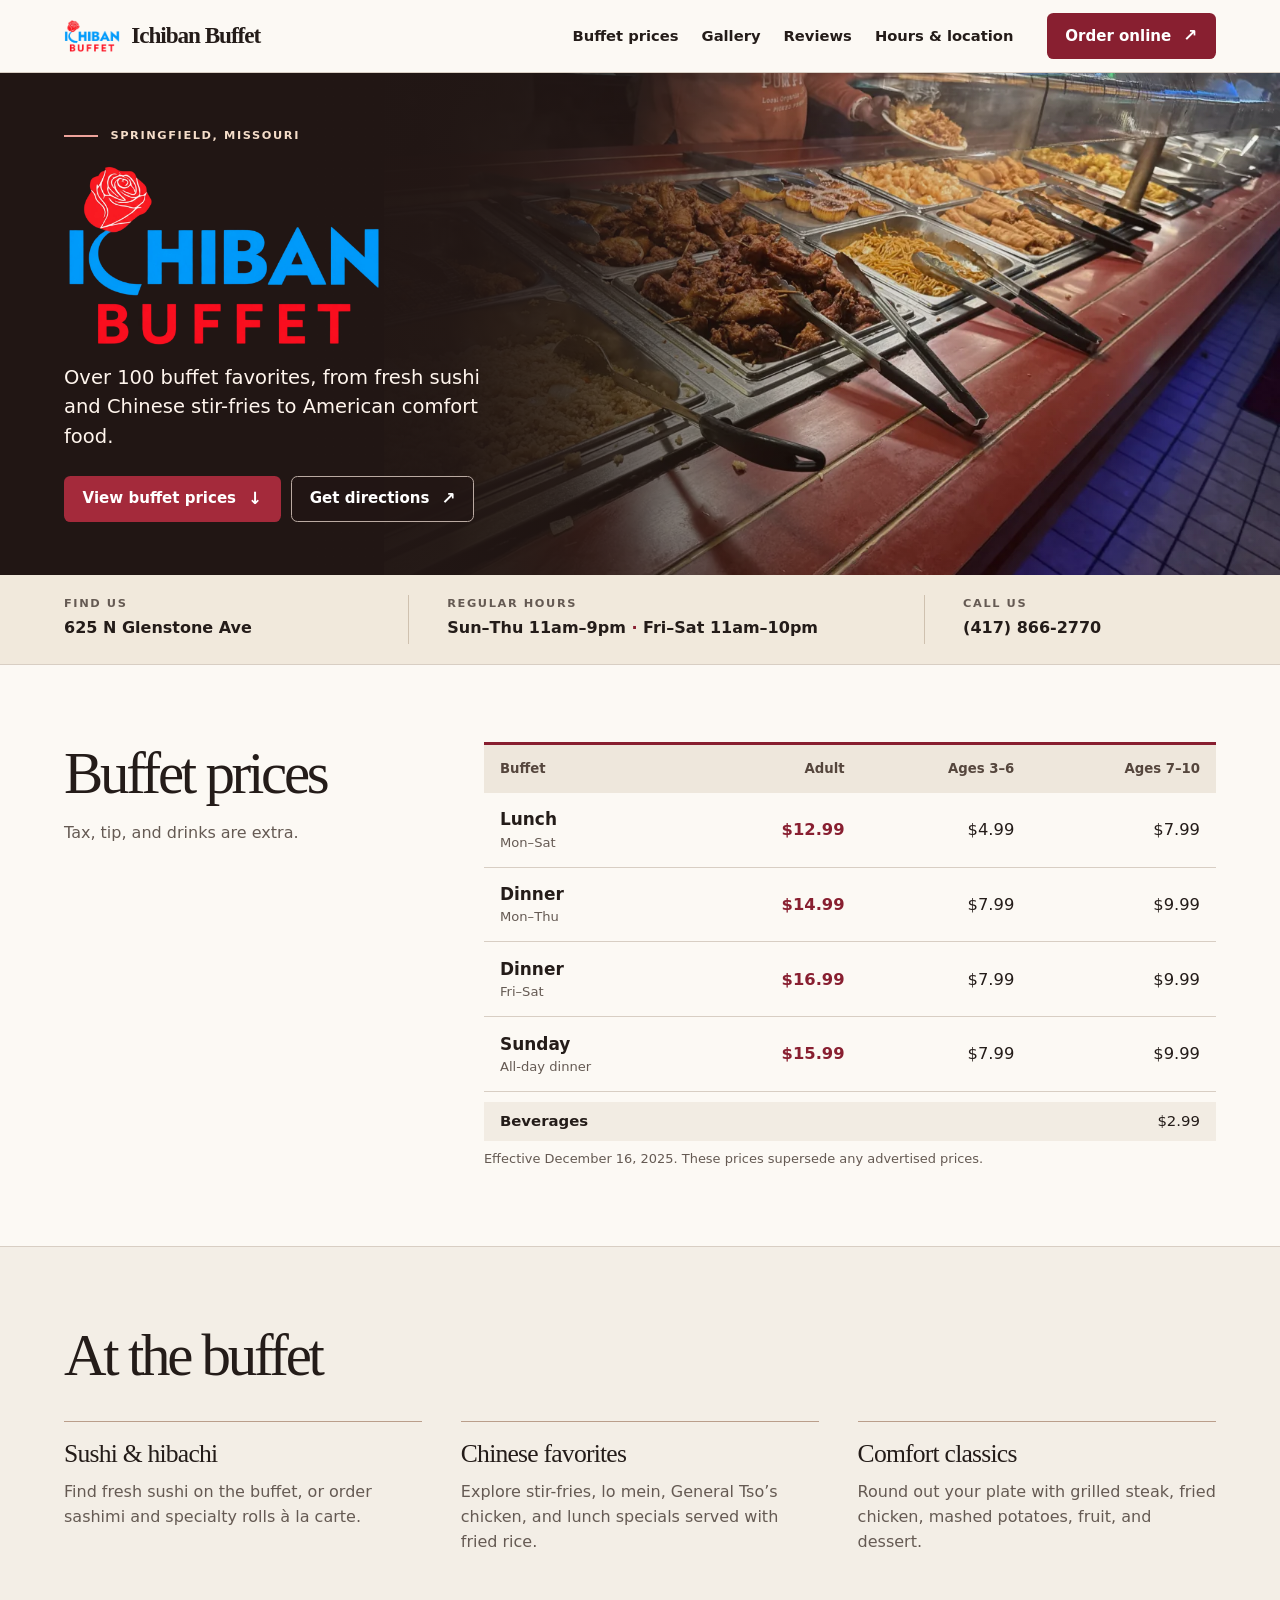
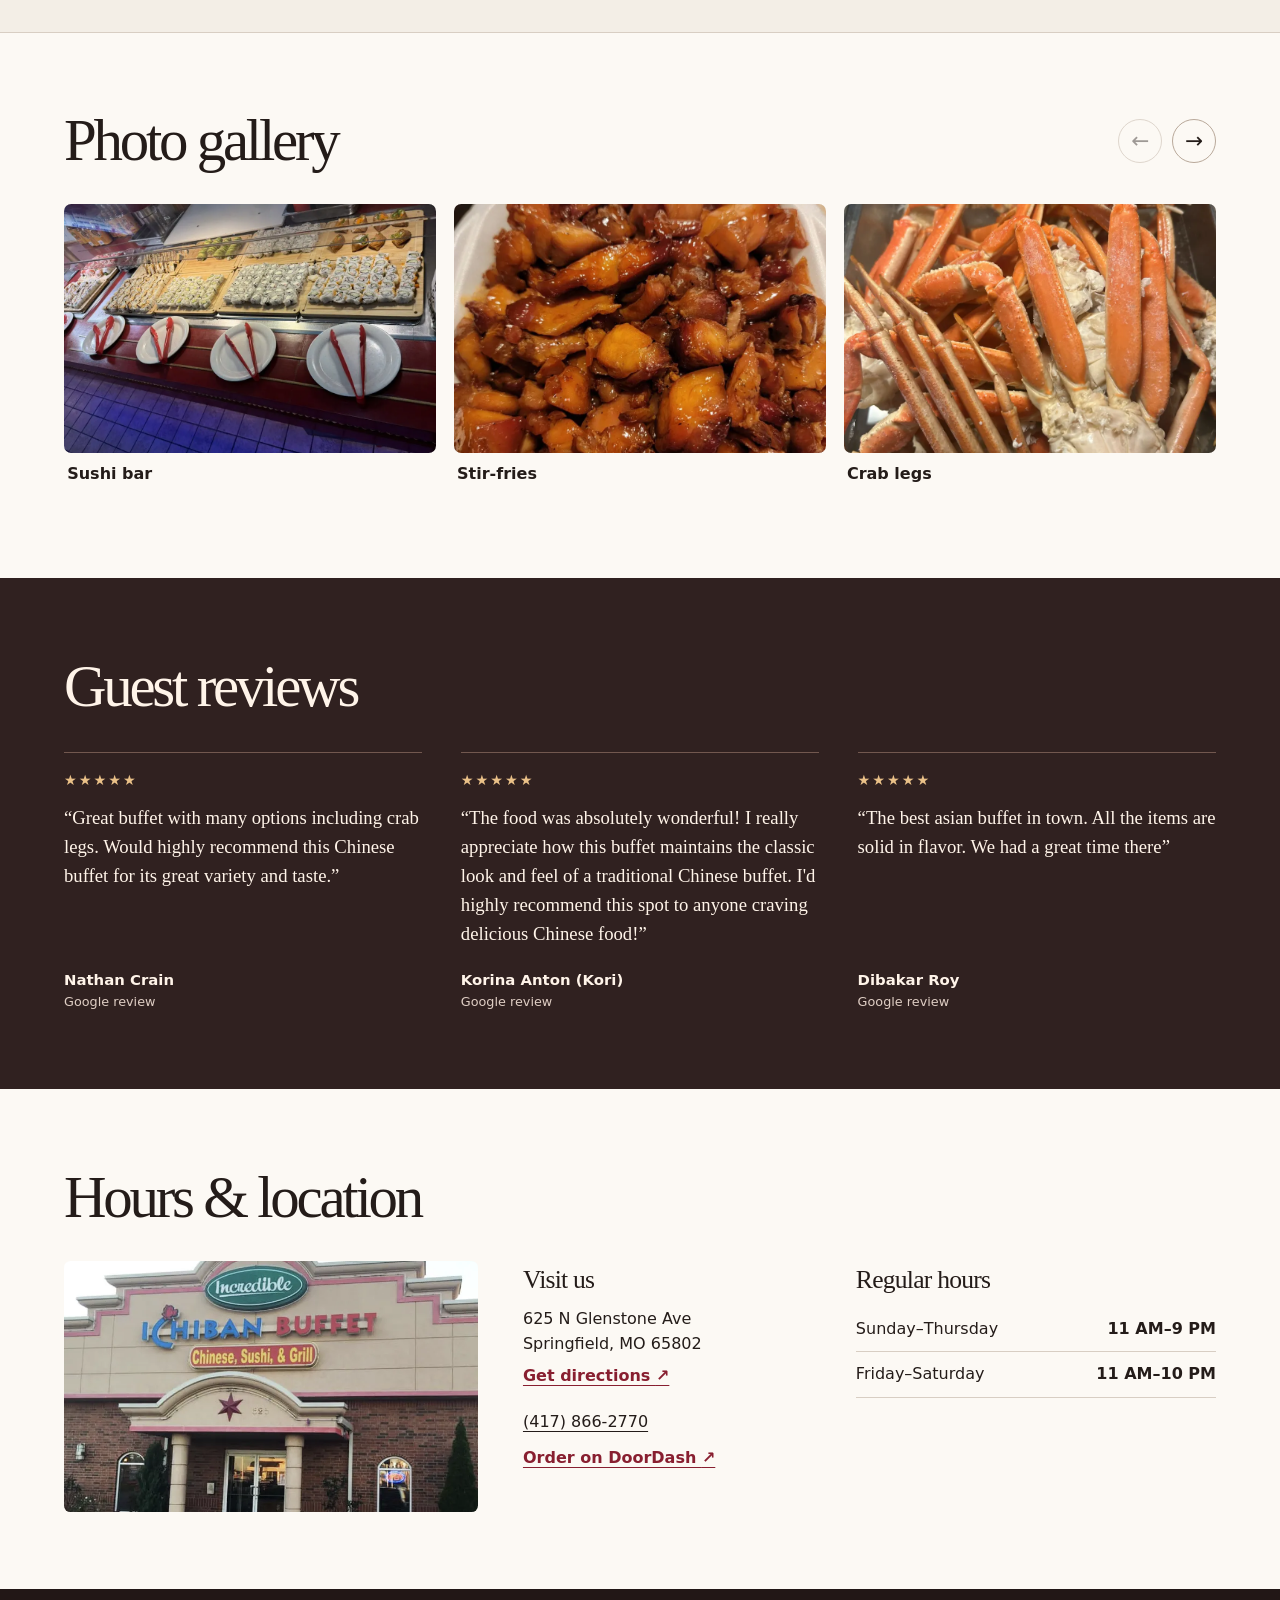
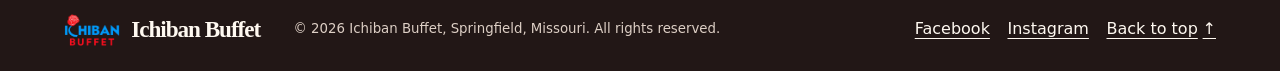
==== commit 8e863c34: "Add Ichiban Buffet social profiles to the footer" ====
--- a/index.html
+++ b/index.html
@@ -7,7 +7,7 @@
   <meta name="description" content="Compare buffet prices, find hours and directions, and order from Ichiban Buffet in Springfield, Missouri. Enjoy Japanese sushi, Chinese stir-fries and American favorites.">
   <meta name="theme-color" content="#221716">
   <link rel="icon" href="images/favicon.png?v=3" type="image/png">
-  <link rel="stylesheet" href="styles.css?v=4">
+  <link rel="stylesheet" href="styles.css?v=5">
   <script src="script.js?v=4" defer></script>
 </head>
 <body id="home">
@@ -197,7 +197,11 @@
     <div class="wrap footer-inner">
       <a class="brand" href="#home" aria-label="Back to Ichiban Buffet home"><img src="images/logo.webp?v=3" width="1040" height="594" loading="lazy" alt=""><span>Ichiban Buffet</span></a>
       <small>© <span id="year">2026</span> Ichiban Buffet, Springfield, Missouri. All rights reserved.</small>
-      <a href="#home">Back to top <span aria-hidden="true">↑</span></a>
+      <nav class="footer-links" aria-label="Footer">
+        <a href="https://www.facebook.com/Ichibanspringfieldmo/" rel="me">Facebook</a>
+        <a href="https://www.instagram.com/ichi.banbuffet/" rel="me">Instagram</a>
+        <a href="#home">Back to top <span aria-hidden="true">↑</span></a>
+      </nav>
     </div>
   </footer>
   <script type="application/ld+json">
@@ -205,6 +209,10 @@
   "@context": "https://schema.org",
   "@type": "Restaurant",
   "name": "Ichiban Buffet",
+  "sameAs": [
+    "https://www.facebook.com/Ichibanspringfieldmo/",
+    "https://www.instagram.com/ichi.banbuffet/"
+  ],
   "image": "assets/logo.png?v=3",
   "address": {
     "@type": "PostalAddress",
--- a/styles.css
+++ b/styles.css
@@ -126,7 +126,8 @@
 .footer { background: var(--dark); color: #fff9f1; }
 .footer-inner { padding-block: 1.2rem; flex-wrap: wrap; }
 .footer-inner small { color: #ddcfc5; }
-.footer-inner > a:last-child { margin-left: auto; padding: .55rem 0; }
+.footer-links { display: flex; flex-wrap: wrap; align-items: center; gap: 0 1.1rem; margin-left: auto; }
+.footer-links a { display: inline-flex; align-items: center; gap: .3em; min-height: 44px; }
 
 @media (max-width: 54rem) {
   .header-inner { flex-wrap: wrap; gap: .55rem 1rem; padding-block: .5rem; min-height: 3.75rem; }
@@ -172,6 +173,7 @@
   .gallery-track { grid-auto-columns: 82%; --gap: .75rem; }
   .contact-grid .exterior { grid-row: auto; max-height: 14rem; }
   .footer-inner { gap: .5rem 1rem; }
+  .footer-links { margin-left: 0; }
   .footer .brand { font-size: 1.05rem; }
   .footer-inner small { order: 1; width: 100%; }
   thead th { font-size: .75rem; }
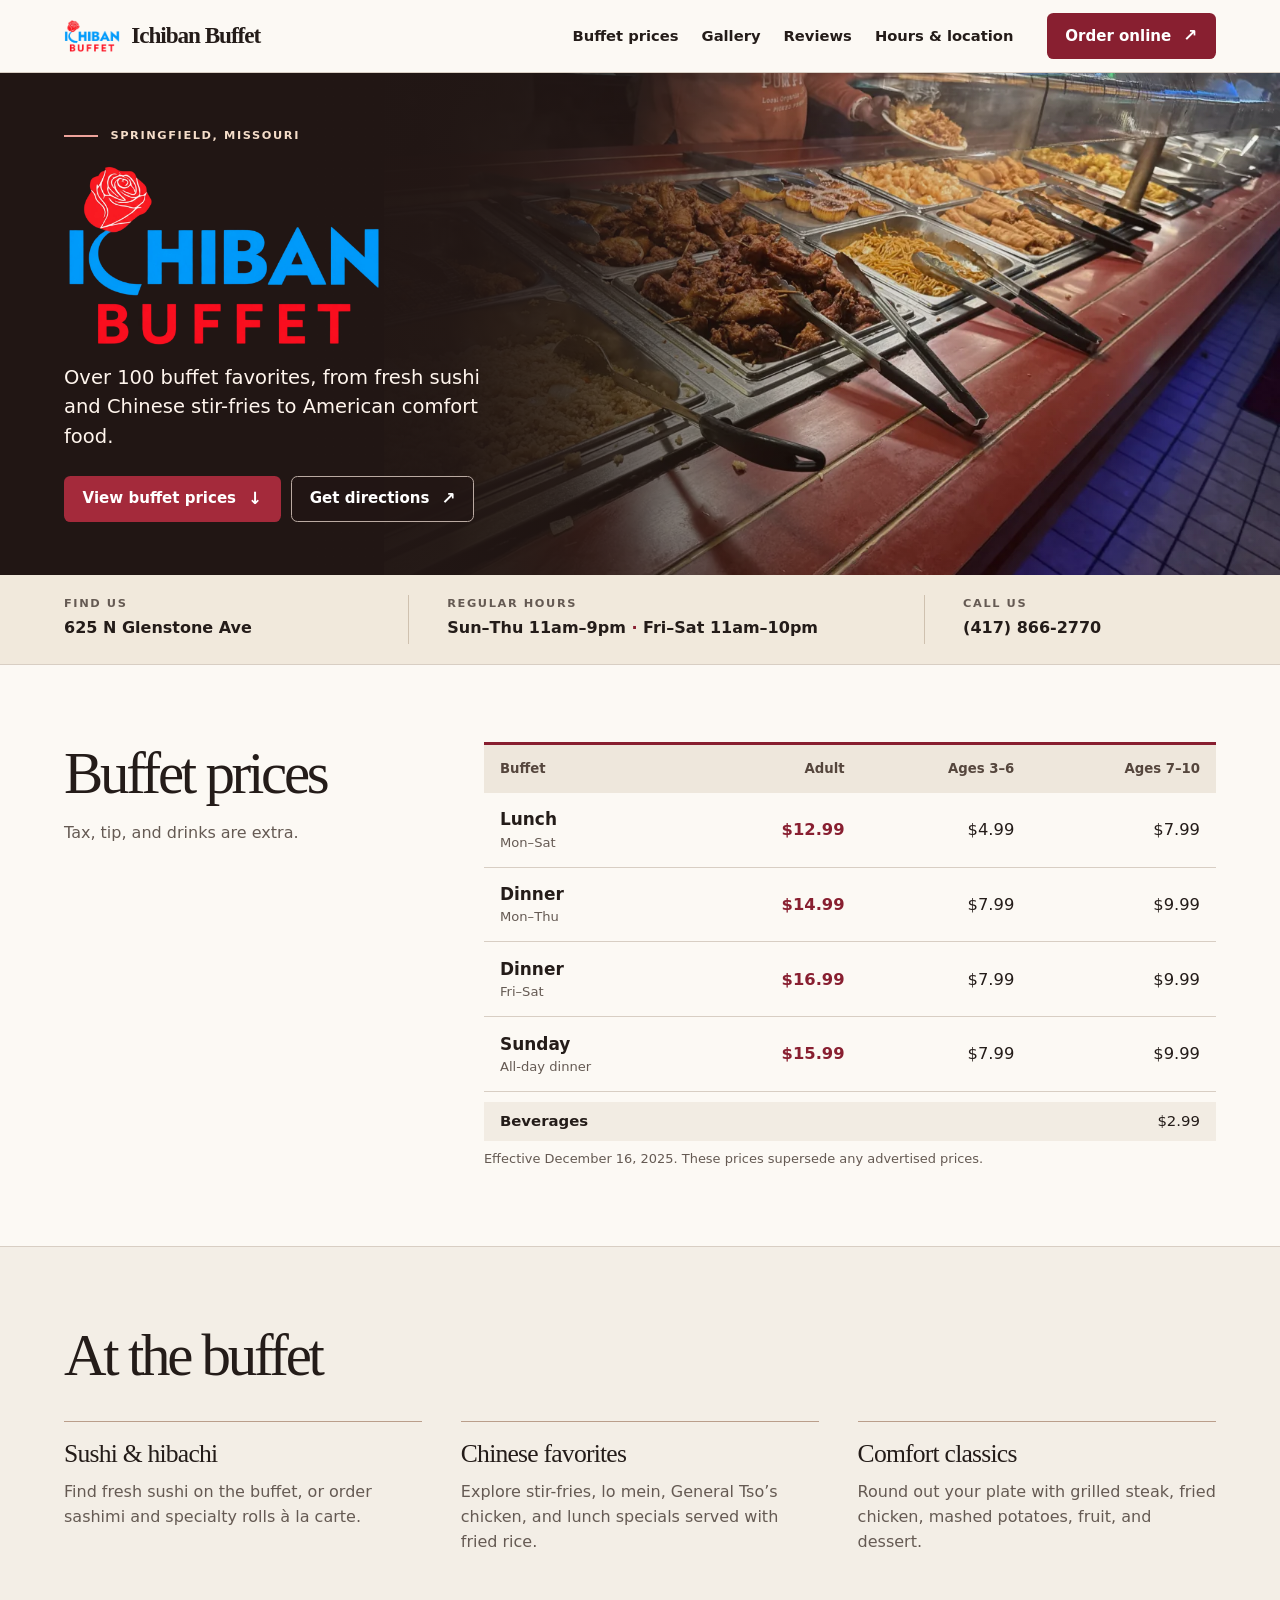
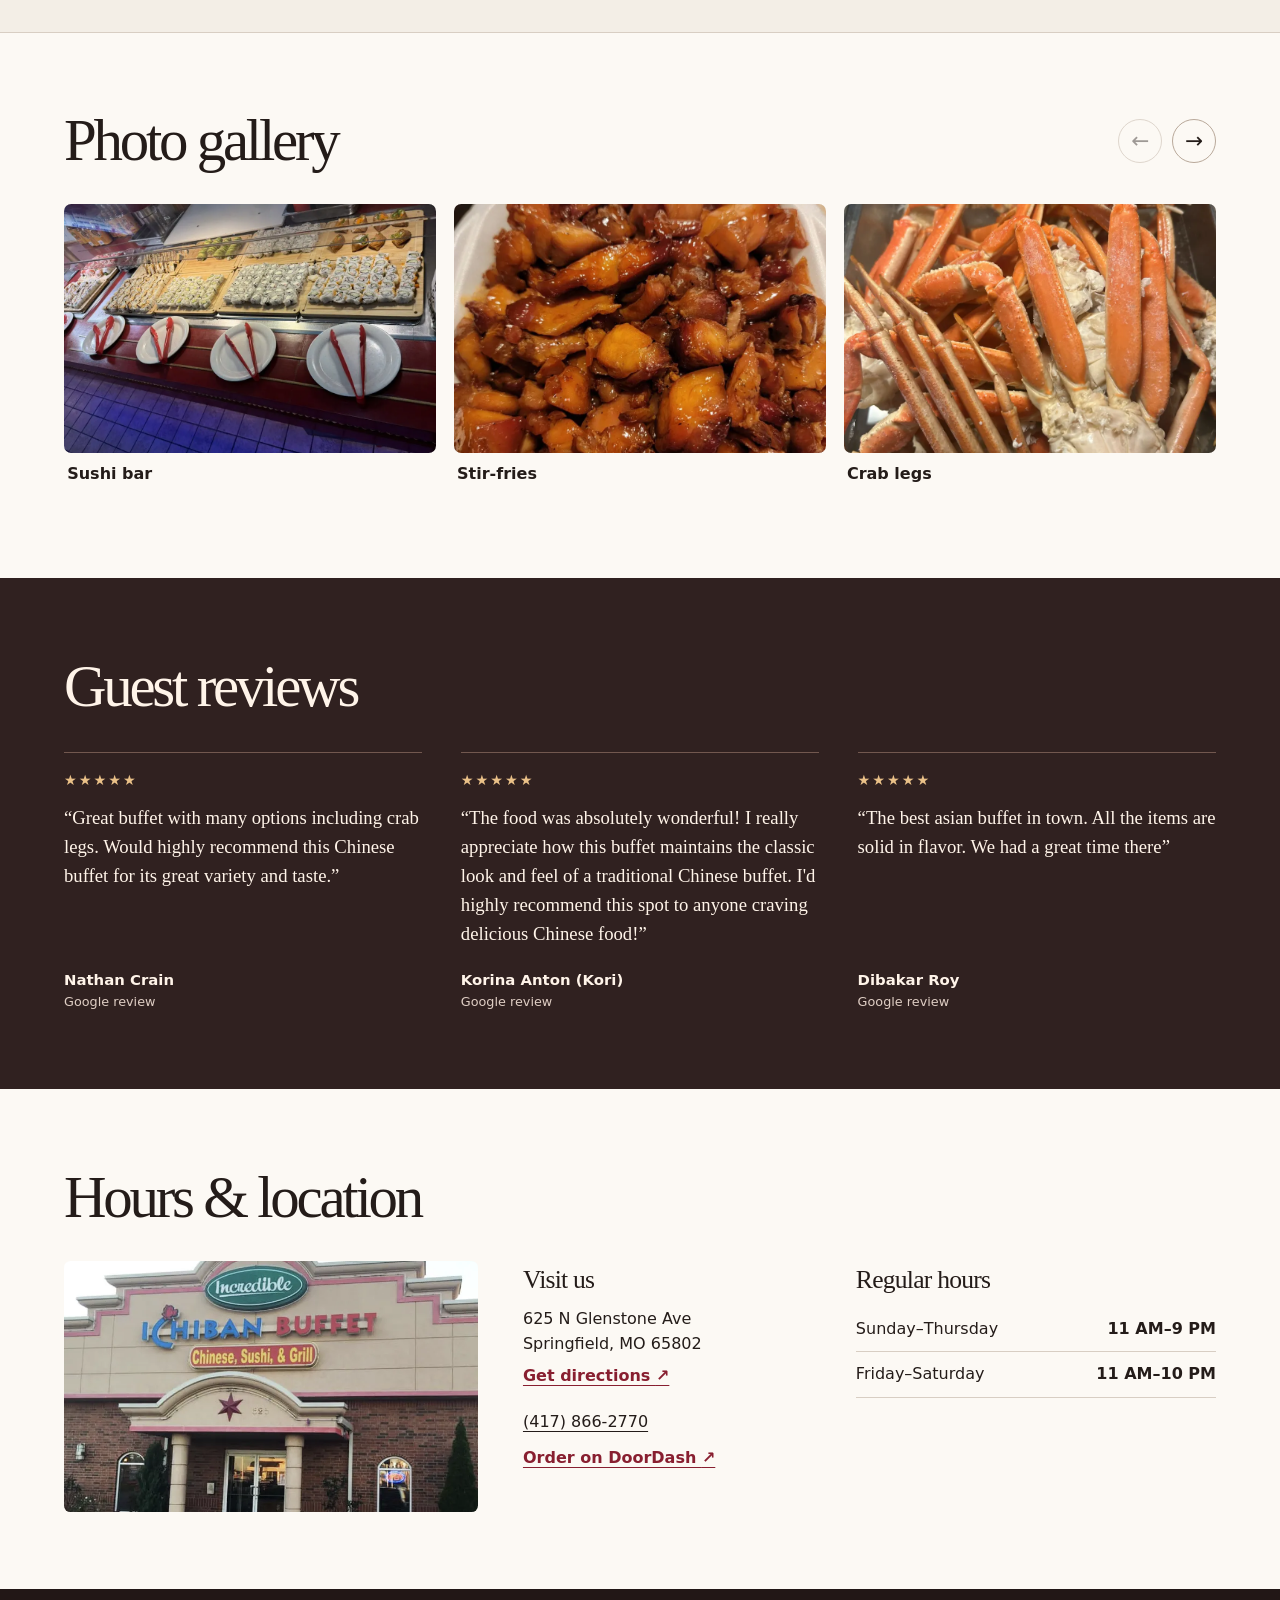
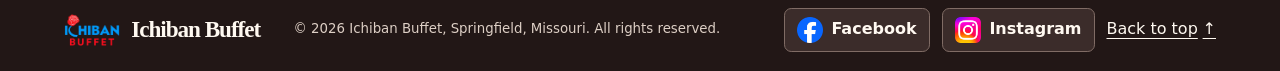
==== commit abcb146e: "Highlight the Thanksgiving closure and social links" ====
--- a/index.html
+++ b/index.html
@@ -7,13 +7,14 @@
   <meta name="description" content="Compare buffet prices, find hours and directions, and order from Ichiban Buffet in Springfield, Missouri. Enjoy Japanese sushi, Chinese stir-fries and American favorites.">
   <meta name="theme-color" content="#221716">
   <link rel="icon" href="images/favicon.png?v=3" type="image/png">
-  <link rel="stylesheet" href="styles.css?v=5">
+  <link rel="stylesheet" href="styles.css?v=6">
   <script src="script.js?v=4" defer></script>
 </head>
 <body id="home">
   <a class="skip-link" href="#main">Skip to content</a>
   <aside class="notice" data-hide-after="2026-11-27" aria-label="Holiday closure">
-    <strong>Thanksgiving hours</strong><span aria-hidden="true"> · </span> Closed Thursday, November 26, 2026.
+    <strong>Closed for Thanksgiving</strong>
+    <time datetime="2026-11-26">Thursday, November 26, 2026</time>
   </aside>
   <header class="header">
     <div class="wrap header-inner">
@@ -198,8 +199,12 @@
       <a class="brand" href="#home" aria-label="Back to Ichiban Buffet home"><img src="images/logo.webp?v=3" width="1040" height="594" loading="lazy" alt=""><span>Ichiban Buffet</span></a>
       <small>© <span id="year">2026</span> Ichiban Buffet, Springfield, Missouri. All rights reserved.</small>
       <nav class="footer-links" aria-label="Footer">
-        <a href="https://www.facebook.com/Ichibanspringfieldmo/" rel="me">Facebook</a>
-        <a href="https://www.instagram.com/ichi.banbuffet/" rel="me">Instagram</a>
+        <a class="social-link" href="https://www.facebook.com/Ichibanspringfieldmo/" rel="me">
+          <img src="images/facebook.png" width="26" height="26" loading="lazy" alt="">Facebook
+        </a>
+        <a class="social-link" href="https://www.instagram.com/ichi.banbuffet/" rel="me">
+          <img src="images/instagram.png" width="26" height="26" loading="lazy" alt="">Instagram
+        </a>
         <a href="#home">Back to top <span aria-hidden="true">↑</span></a>
       </nav>
     </div>
--- a/styles.css
+++ b/styles.css
@@ -31,8 +31,9 @@
 h3 { font-size: clamp(1.35rem, 2vw, 1.7rem); font-weight: 500; line-height: 1.2; letter-spacing: -.03em; }
 .skip-link { position: fixed; z-index: 5; left: 1rem; top: .5rem; padding: .75rem 1rem; background: white; color: var(--ink); transform: translateY(-180%); }
 .skip-link:focus { transform: none; }
-.notice { background: #702130; color: white; padding: .45rem var(--gutter); text-align: center; font-size: .84rem; }
-.notice strong { font-weight: 650; }
+.notice { display: flex; align-items: center; justify-content: center; flex-wrap: wrap; gap: .1rem .9rem; padding: .7rem var(--gutter); background: #ffdb86; color: #431e14; border-bottom: 2px solid #cb8d31; text-align: center; line-height: 1.35; }
+.notice strong { font-size: 1.15rem; font-weight: 750; }
+.notice time { padding-left: .9rem; border-left: 1px solid #b47d35; font-weight: 550; }
 .header { position: sticky; top: 0; z-index: 3; background: var(--paper); border-bottom: 1px solid var(--line); }
 .header-inner, .footer-inner { display: flex; align-items: center; gap: clamp(.8rem, 2.6vw, 2.4rem); }
 .header-inner { min-height: 4.5rem; }
@@ -126,8 +127,10 @@
 .footer { background: var(--dark); color: #fff9f1; }
 .footer-inner { padding-block: 1.2rem; flex-wrap: wrap; }
 .footer-inner small { color: #ddcfc5; }
-.footer-links { display: flex; flex-wrap: wrap; align-items: center; gap: 0 1.1rem; margin-left: auto; }
+.footer-links { display: flex; flex-wrap: wrap; align-items: center; gap: .5rem .75rem; margin-left: auto; }
 .footer-links a { display: inline-flex; align-items: center; gap: .3em; min-height: 44px; }
+.footer-links .social-link { gap: .55rem; padding: .4rem .75rem; background: #3b2c2a; border: 1px solid #806c65; border-radius: .45rem; font-weight: 600; text-decoration: none; }
+.social-link:hover, .social-link:focus-visible { border-color: #e9cfc1; background: #4a3935; }
 
 @media (max-width: 54rem) {
   .header-inner { flex-wrap: wrap; gap: .55rem 1rem; padding-block: .5rem; min-height: 3.75rem; }
@@ -158,7 +161,8 @@
   .header .brand span { display: none; }
   .order-button, .nav-toggle { font-size: .84rem; }
   .order-button { padding-inline: .75rem; min-height: 44px; gap: .4rem; }
-  .notice { font-size: .76rem; }
+  .notice { flex-direction: column; padding-block: .5rem; }
+  .notice time { padding: 0; border: 0; font-size: .91rem; }
   .hero-photo { width: 100%; object-position: center; }
   .hero::before { background: linear-gradient(90deg, #191010ef, #211614c9 55%, #21161495); }
   .hero-inner { padding-block: 2rem; }
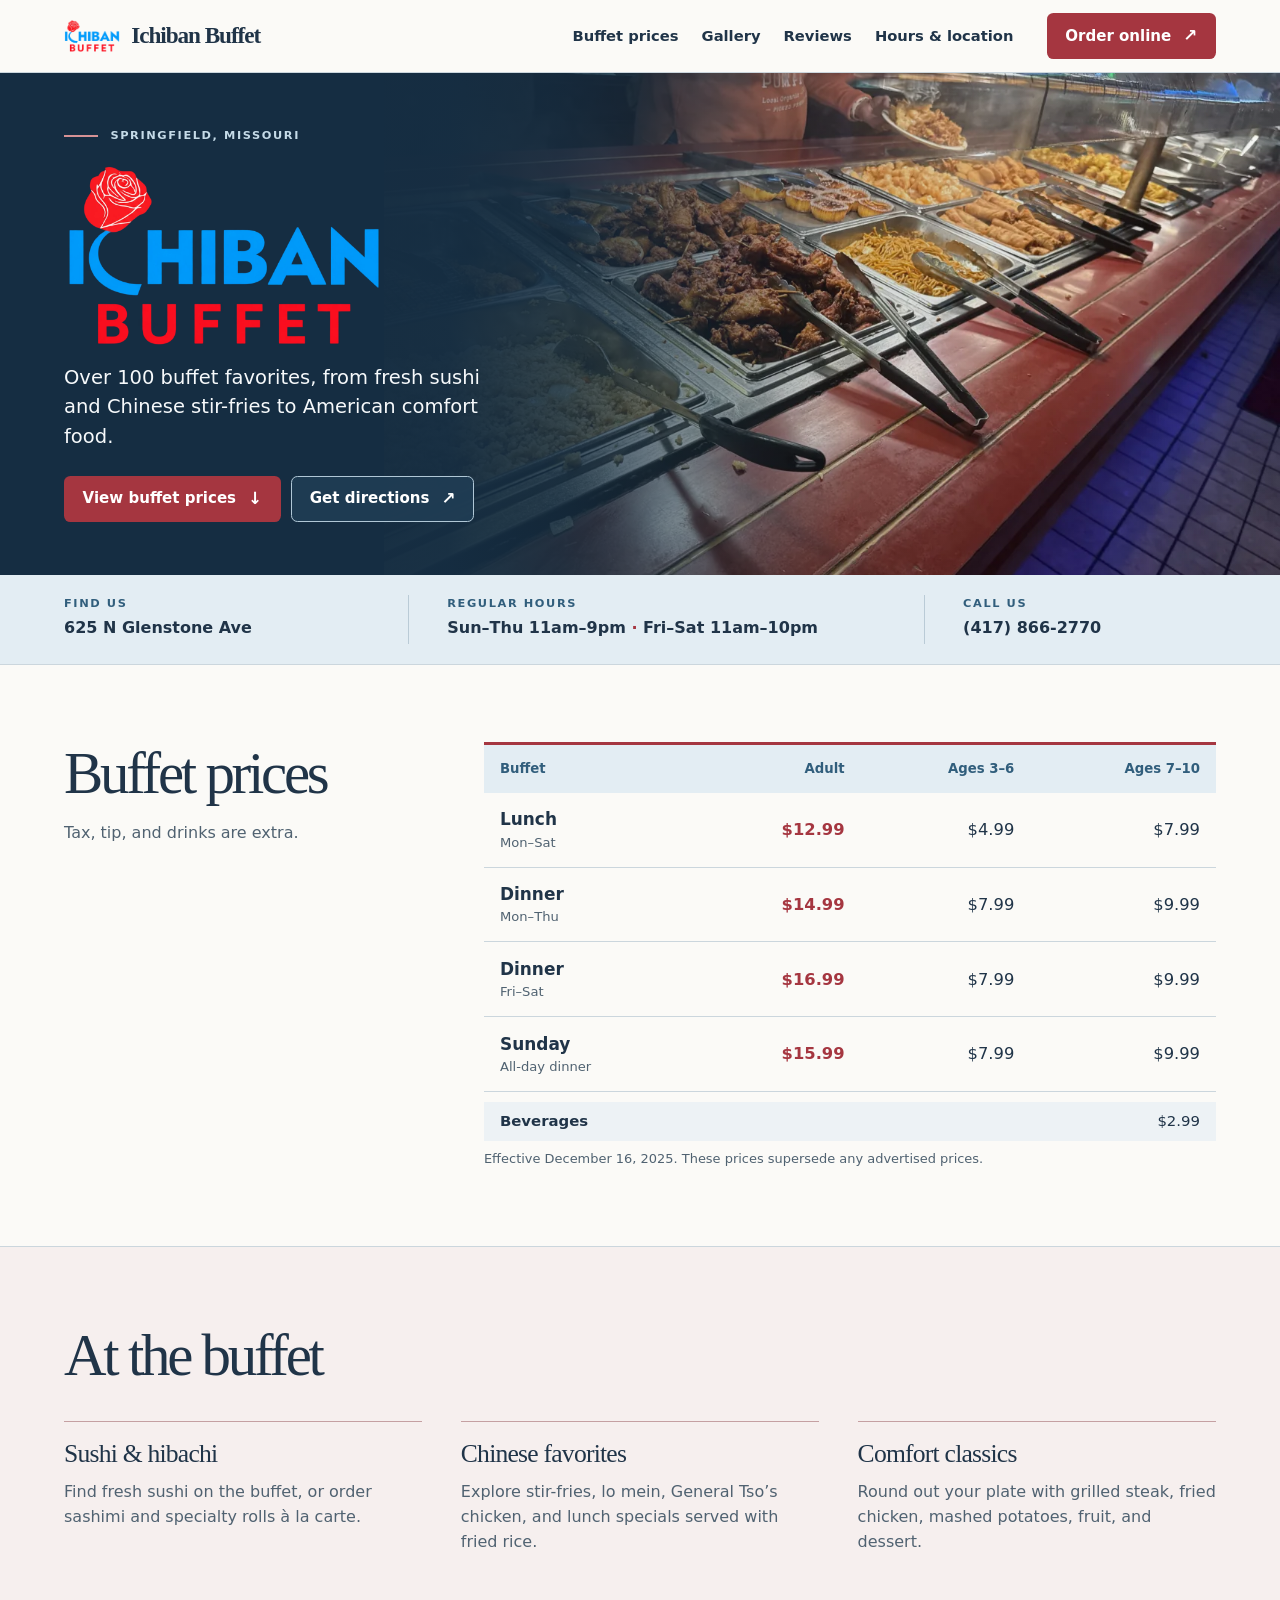
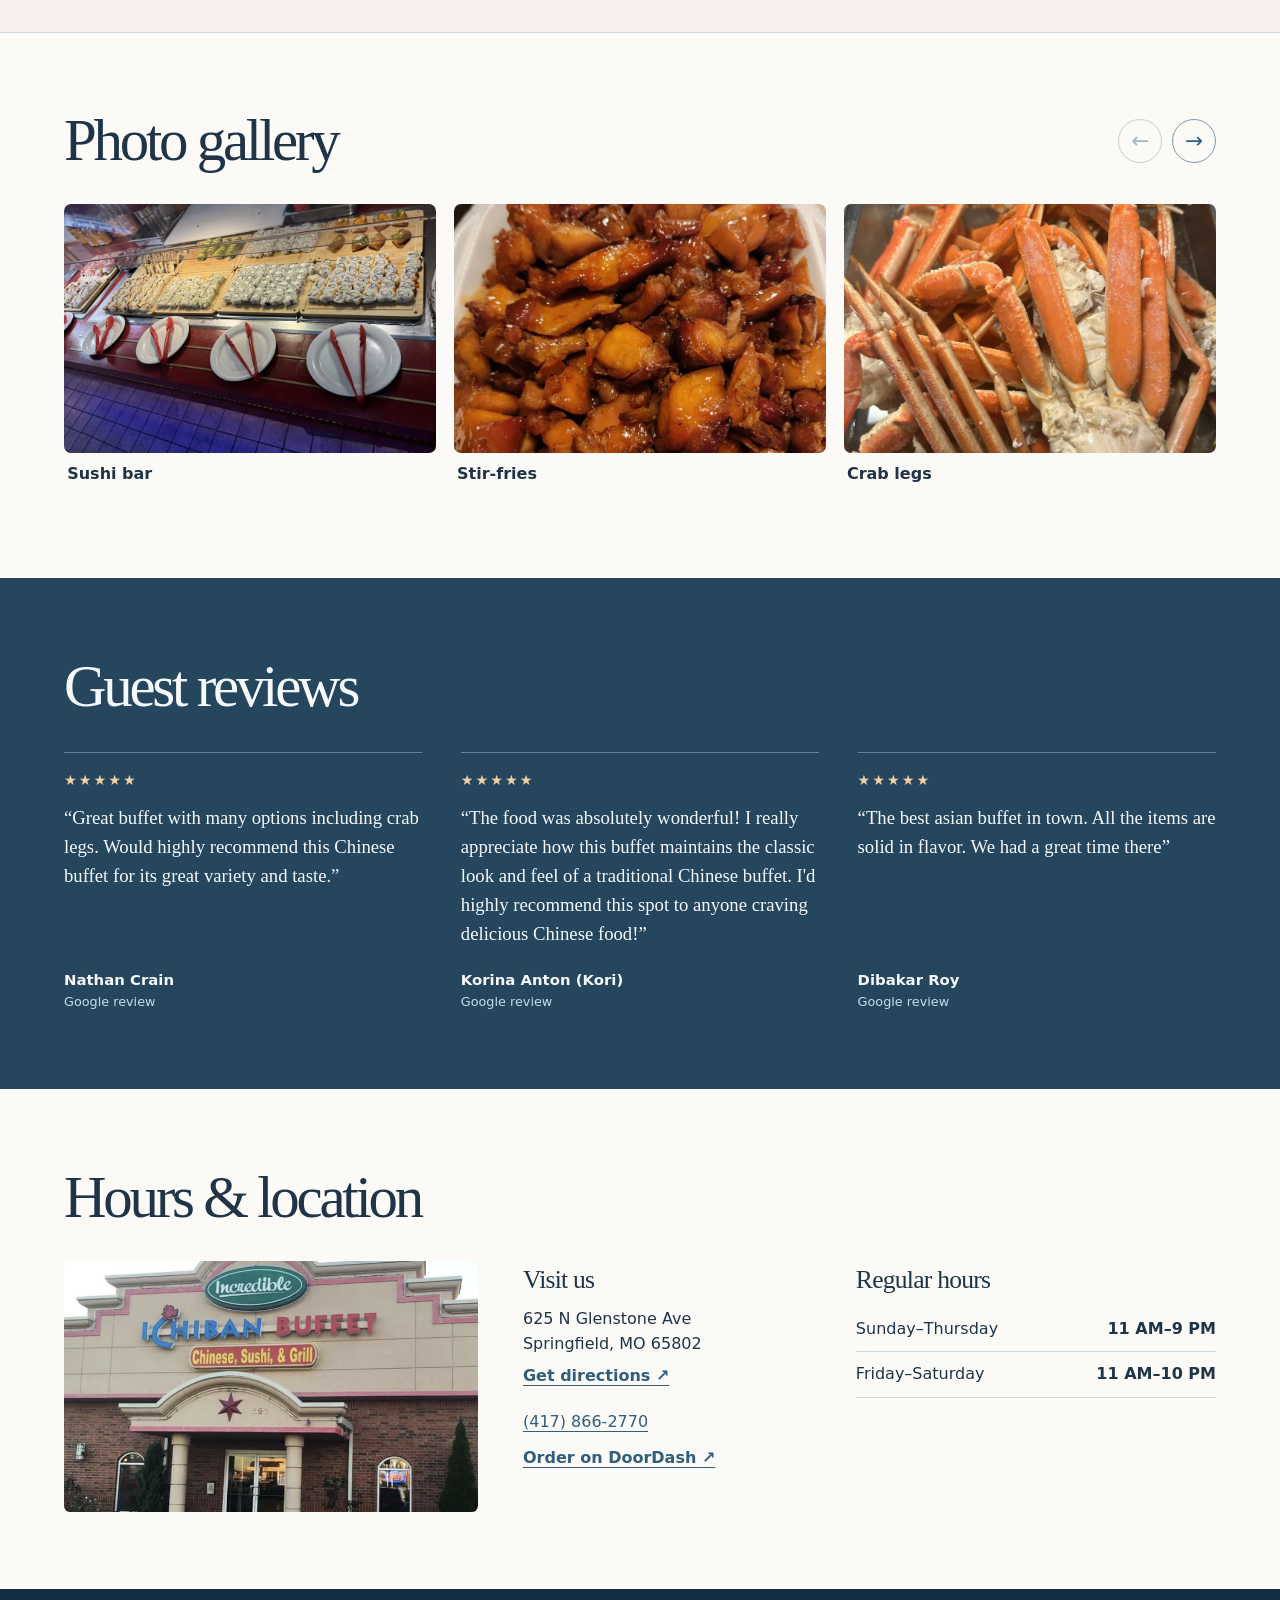
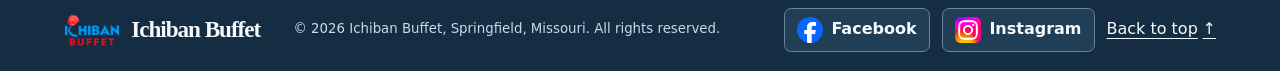
==== commit ac29591f: "Match the site palette to the red and blue Ichiban logo" ====
--- a/index.html
+++ b/index.html
@@ -5,9 +5,9 @@
   <meta name="viewport" content="width=device-width, initial-scale=1">
   <title>Ichiban Buffet • Springfield, MO</title>
   <meta name="description" content="Compare buffet prices, find hours and directions, and order from Ichiban Buffet in Springfield, Missouri. Enjoy Japanese sushi, Chinese stir-fries and American favorites.">
-  <meta name="theme-color" content="#221716">
+  <meta name="theme-color" content="#152d42">
   <link rel="icon" href="images/favicon.png?v=3" type="image/png">
-  <link rel="stylesheet" href="styles.css?v=6">
+  <link rel="stylesheet" href="styles.css?v=7">
   <script src="script.js?v=4" defer></script>
 </head>
 <body id="home">
--- a/styles.css
+++ b/styles.css
@@ -1,11 +1,16 @@
 :root {
   color-scheme: light;
-  --ink: #241c19;
-  --muted: #655a53;
-  --paper: #fcf9f4;
-  --line: #d8cec3;
-  --wine: #881f30;
-  --dark: #221716;
+  --ink: #203448;
+  --muted: #506271;
+  --paper: #fbfaf7;
+  --line: #cbd6dd;
+  --red: #a53640;
+  --dark: #152d42;
+  --red-deep: #812d36;
+  --blue: #315e7c;
+  --mist: #e3edf3;
+  --sky: #c5dbe8;
+  --on-dark: #f6f9fb;
   --gutter: clamp(1rem, 5vw, 5rem);
   --serif: Georgia, 'Times New Roman', serif;
   font-family: Inter, system-ui, -apple-system, 'Segoe UI', sans-serif;
@@ -21,8 +26,8 @@
 a { color: inherit; text-underline-offset: .22em; }
 a:hover { text-decoration: underline; }
 [hidden] { display: none !important; }
-:focus-visible { outline: 3px solid #027bb7; outline-offset: 4px; }
-:where(.hero, .review-band, .footer, .viewer) :focus-visible { outline-color: #79d1ff; }
+:focus-visible { outline: 3px solid #286590; outline-offset: 4px; }
+:where(.hero, .review-band, .footer, .viewer) :focus-visible { outline-color: #b5daef; }
 html { scroll-padding-top: 5.75rem; }
 .wrap { width: min(100% - 2 * var(--gutter), 75rem); margin-inline: auto; }
 .section { padding-block: clamp(2.9rem, 6vw, 5.6rem); }
@@ -31,9 +36,9 @@
 h3 { font-size: clamp(1.35rem, 2vw, 1.7rem); font-weight: 500; line-height: 1.2; letter-spacing: -.03em; }
 .skip-link { position: fixed; z-index: 5; left: 1rem; top: .5rem; padding: .75rem 1rem; background: white; color: var(--ink); transform: translateY(-180%); }
 .skip-link:focus { transform: none; }
-.notice { display: flex; align-items: center; justify-content: center; flex-wrap: wrap; gap: .1rem .9rem; padding: .7rem var(--gutter); background: #ffdb86; color: #431e14; border-bottom: 2px solid #cb8d31; text-align: center; line-height: 1.35; }
+.notice { display: flex; align-items: center; justify-content: center; flex-wrap: wrap; gap: .1rem .9rem; padding: .7rem var(--gutter); background: var(--red-deep); color: #fff9f7; border-bottom: 2px solid #d69295; text-align: center; line-height: 1.35; }
 .notice strong { font-size: 1.15rem; font-weight: 750; }
-.notice time { padding-left: .9rem; border-left: 1px solid #b47d35; font-weight: 550; }
+.notice time { padding-left: .9rem; border-left: 1px solid #d69295; font-weight: 550; }
 .header { position: sticky; top: 0; z-index: 3; background: var(--paper); border-bottom: 1px solid var(--line); }
 .header-inner, .footer-inner { display: flex; align-items: center; gap: clamp(.8rem, 2.6vw, 2.4rem); }
 .header-inner { min-height: 4.5rem; }
@@ -42,95 +47,94 @@
 .nav { margin-left: auto; }
 .nav-links { display: flex; align-items: center; list-style: none; padding: 0; gap: clamp(.5rem, 1.8vw, 1.7rem); }
 .nav-links a, .nav-toggle { display: inline-flex; align-items: center; min-height: 44px; font-size: .92rem; font-weight: 600; text-decoration: none; }
-.nav-links a:hover { color: var(--wine); text-decoration: underline; }
+.nav-links a:hover { color: var(--blue); text-decoration: underline; }
 .nav-toggle { display: none; }
 .button { display: inline-flex; justify-content: center; align-items: center; gap: .8em; min-height: 46px; padding: .7rem 1.1rem; border: 1px solid transparent; border-radius: .4rem; font-weight: 650; font-size: .94rem; line-height: 1.25; text-decoration: none; }
 .button:hover { text-decoration: none; }
 .button span { font-size: 1.12em; }
-.order-button, .primary { background: var(--wine); color: white; }
-.order-button:hover, .primary:hover { background: #6b1626; }
-.hero { position: relative; isolation: isolate; overflow: hidden; color: #fffaf5; background: var(--dark); }
+.order-button, .primary { background: var(--red); color: white; }
+.order-button:hover, .primary:hover { background: var(--red-deep); }
+.hero { position: relative; isolation: isolate; overflow: hidden; color: var(--on-dark); background: var(--dark); }
 .hero-photo { position: absolute; z-index: -2; inset: 0 0 0 auto; width: 70%; height: 100%; object-fit: cover; object-position: 50% 52%; }
-.hero::before { content: ''; position: absolute; inset: 0; z-index: -1; background: linear-gradient(90deg, #211614 18%, #211614fa 35%, #211614db 44%, #21161430 66%, #21161408); }
+.hero::before { content: ''; position: absolute; inset: 0; z-index: -1; background: linear-gradient(90deg, var(--dark) 18%, #152d42fa 35%, #152d42d9 44%, #152d422e 66%, #152d4208); }
 .hero-inner { padding-block: clamp(2.5rem, 4.2vw, 4rem); }
 .label, .location-label { text-transform: uppercase; letter-spacing: .14em; font-size: .71rem; font-weight: 750; }
-.location-label { color: #f5ddc9; display: flex; align-items: center; gap: .75rem; }
-.location-label::before { content: ''; width: 2.15rem; height: 2px; background: #eea39b; }
+.location-label { color: var(--sky); display: flex; align-items: center; gap: .75rem; }
+.location-label::before { content: ''; width: 2.15rem; height: 2px; background: #d69295; }
 .hero h1 { width: clamp(16rem, 25vw, 21rem); margin-block: 1.25rem 1rem; }
 .hero h1 img { width: 100%; height: auto; }
-.hero-intro { max-width: min(28rem, 44%); color: #fff5ed; font-size: clamp(1rem, 1.55vw, 1.22rem); line-height: 1.5; }
+.hero-intro { max-width: min(28rem, 44%); color: var(--on-dark); font-size: clamp(1rem, 1.55vw, 1.22rem); line-height: 1.5; }
 .actions { display: flex; flex-wrap: wrap; gap: .65rem; margin-top: 1.55rem; }
-.primary { background: #a42a3b; }
-.secondary { color: white; border-color: #baaaa2; background: #211614aa; }
-.secondary:hover { background: #47332e; }
-.visit-strip { background: #f1e9dc; border-bottom: 1px solid var(--line); }
+.secondary { color: white; border-color: #b0c7d6; background: #203e55d9; }
+.secondary:hover { background: var(--blue); }
+.visit-strip { background: var(--mist); border-bottom: 1px solid var(--line); }
 .visit-strip-inner { display: grid; grid-template-columns: 1fr 1.5fr .85fr; padding-block: 1.25rem; }
-.visit-strip-inner > div + div { border-left: 1px solid #cfc1af; padding-left: clamp(1rem, 3vw, 3rem); }
-.visit-strip .label { display: block; color: var(--muted); }
-.visit-strip a { display: inline-block; padding-block: .2rem; text-decoration: none; font-size: clamp(.9rem, 1.25vw, 1.08rem); font-weight: 600; }
-.visit-strip a:hover { text-decoration: underline; }
-.hours-separator { color: var(--wine); }
+.visit-strip-inner > div + div { border-left: 1px solid #bacbd6; padding-left: clamp(1rem, 3vw, 3rem); }
+.visit-strip .label { display: block; color: var(--blue); }
+.visit-strip a { color: var(--ink); display: inline-block; padding-block: .2rem; text-decoration: none; font-size: clamp(.9rem, 1.25vw, 1.08rem); font-weight: 600; }
+.visit-strip a:hover { color: var(--blue); text-decoration: underline; }
+.hours-separator { color: var(--red); }
 .pricing { display: grid; grid-template-columns: minmax(13rem, .75fr) minmax(0, 1.6fr); gap: clamp(2rem, 6vw, 6rem); align-items: start; }
 .pricing-heading p { max-width: 24rem; margin-top: 1rem; color: var(--muted); }
-.price-sheet { border-top: 3px solid var(--wine); }
+.price-sheet { border-top: 3px solid var(--red); }
 table { width: 100%; border-collapse: collapse; font-variant-numeric: tabular-nums; }
 th, td { text-align: right; padding: .85rem clamp(.45rem, 1.3vw, 1rem); }
 th:first-child { text-align: left; }
-thead { background: #eee7dc; }
-thead th { font-size: .83rem; font-weight: 650; color: #55463d; }
+thead { background: var(--mist); }
+thead th { font-size: .83rem; font-weight: 650; color: var(--blue); }
 tbody tr { border-bottom: 1px solid var(--line); }
 tbody th { font-size: 1.06rem; font-weight: 650; }
 tbody th small { display: block; font-weight: 450; font-size: .82rem; color: var(--muted); }
 td { font-size: 1.02rem; }
-td:first-of-type { color: var(--wine); font-weight: 700; }
-.beverages { display: flex; justify-content: space-between; margin: .65rem 0 .5rem; padding: .5rem clamp(.45rem, 1.3vw, 1rem); background: #f2ece3; font-size: .93rem; }
+td:first-of-type { color: var(--red); font-weight: 700; }
+.beverages { display: flex; justify-content: space-between; margin: .65rem 0 .5rem; padding: .5rem clamp(.45rem, 1.3vw, 1rem); background: #edf2f5; font-size: .93rem; }
 .fine-print { font-size: .81rem; line-height: 1.55; color: var(--muted); }
-.buffet-band { border-block: 1px solid var(--line); background: #f3eee6; }
+.buffet-band { border-block: 1px solid var(--line); background: #f6efee; }
 .cuisines, .reviews { display: grid; grid-template-columns: repeat(3, minmax(0, 1fr)); gap: clamp(1.5rem, 3vw, 3.2rem); margin-top: 2.1rem; }
-.cuisines > div { border-top: 1px solid #ba9e8b; padding-top: 1.1rem; }
+.cuisines > div { border-top: 1px solid #c5a0a2; padding-top: 1.1rem; }
 .cuisines p { margin-top: .65rem; color: var(--muted); }
 .section-head, .gallery-controls, .viewer-bar, .viewer-footer { display: flex; align-items: center; gap: .6rem; }
 .section-head, .viewer-bar, .viewer-footer { justify-content: space-between; }
-.round { flex: none; width: 44px; height: 44px; border: 1px solid #b9a99a; color: var(--ink); background: transparent; border-radius: 50%; font-size: 1.35rem; line-height: 1; }
-.round:hover:enabled { background: #eee4d7; }
+.round { flex: none; width: 44px; height: 44px; border: 1px solid #829aa9; color: var(--blue); background: transparent; border-radius: 50%; font-size: 1.35rem; line-height: 1; }
+.round:hover:enabled { background: var(--mist); }
 .round:disabled { opacity: .43; cursor: default; }
-.gallery-track { --gap: 1.1rem; display: grid; grid-auto-flow: column; grid-auto-columns: calc((100% - 2 * var(--gap)) / 3); gap: var(--gap); overflow-x: auto; scroll-snap-type: x mandatory; scrollbar-color: #ab8f80 transparent; scrollbar-width: thin; margin-top: 1.7rem; padding: 5px 0 .6rem; }
+.gallery-track { --gap: 1.1rem; display: grid; grid-auto-flow: column; grid-auto-columns: calc((100% - 2 * var(--gap)) / 3); gap: var(--gap); overflow-x: auto; scroll-snap-type: x mandatory; scrollbar-color: #738d9e transparent; scrollbar-width: thin; margin-top: 1.7rem; padding: 5px 0 .6rem; }
 .gallery-item { scroll-snap-align: start; color: var(--ink); text-decoration: none; }
 .gallery-item:focus-visible { outline-offset: -3px; }
 .gallery-item img { width: 100%; height: auto; aspect-ratio: 3 / 2; object-fit: cover; border-radius: .45rem; }
 .gallery-item span { display: block; padding: .6rem .2rem .3rem; font-weight: 600; }
-.viewer { padding: .8rem; width: min(56rem, calc(100vw - 1.5rem)); max-height: 94vh; max-height: 94dvh; border: 1px solid #78675e; border-radius: .65rem; color: white; background: #211b19; }
-.viewer::backdrop { background: #100b0bed; }
+.viewer { padding: .8rem; width: min(56rem, calc(100vw - 1.5rem)); max-height: 94vh; max-height: 94dvh; border: 1px solid #6d8596; border-radius: .65rem; color: white; background: var(--dark); }
+.viewer::backdrop { background: #0b1721ed; }
 body:has(.viewer[open]) { overflow: hidden; }
 .viewer-bar, .viewer-footer { padding-inline: .25rem; }
 .viewer-bar { margin-bottom: .55rem; }
 .viewer-footer { margin-top: .55rem; }
-.viewer .round { color: white; border-color: #907d72; }
-.viewer .round:hover { background: #493b35; }
-#photo-large { width: 100%; height: min(63vh, 40rem); height: min(63dvh, 40rem); object-fit: contain; background: #120f0e; }
-.review-band { color: #fff4e9; background: #302120; }
-.review { display: flex; flex-direction: column; border-top: 1px solid #72584f; padding-top: 1rem; }
-.stars { color: #eac188; letter-spacing: .14em; font-size: .89rem; }
+.viewer .round { color: white; border-color: #90a9b9; }
+.viewer .round:hover { background: #304c61; }
+#photo-large { width: 100%; height: min(63vh, 40rem); height: min(63dvh, 40rem); object-fit: contain; background: #0c1c29; }
+.review-band { color: var(--on-dark); background: #25465d; }
+.review { display: flex; flex-direction: column; border-top: 1px solid #688397; padding-top: 1rem; }
+.stars { color: #efd0a4; letter-spacing: .14em; font-size: .89rem; }
 blockquote { margin-block: .8rem 1.3rem; font: 1.17rem/1.55 var(--serif); }
-figcaption { margin-top: auto; color: #dfcec4; font-size: .8rem; }
-figcaption strong { display: block; color: #fff4e9; font-size: .93rem; }
+figcaption { margin-top: auto; color: var(--sky); font-size: .8rem; }
+figcaption strong { display: block; color: var(--on-dark); font-size: .93rem; }
 .contact-grid { display: grid; grid-template-columns: 1.15fr .8fr 1fr; gap: clamp(1.3rem, 3.5vw, 3.3rem); margin-top: 2rem; }
 .exterior { width: 100%; height: auto; aspect-ratio: 1.65; object-fit: cover; border-radius: .4rem; }
 .contact-info, #hours { padding-top: .25rem; }
 address { font-style: normal; margin-top: .75rem; }
-.text-link { display: inline-block; color: var(--wine); padding-block: .45rem; font-weight: 650; }
-.phone { display: block; width: fit-content; margin-top: .6rem; padding-block: .25rem; }
+.text-link { display: inline-block; color: var(--blue); padding-block: .45rem; font-weight: 650; }
+.phone { color: var(--blue); display: block; width: fit-content; margin-top: .6rem; padding-block: .25rem; }
 .hours { margin-top: .7rem; }
 .hours > div { display: flex; align-items: baseline; justify-content: space-between; flex-wrap: wrap; gap: .25rem 1rem; padding-block: .62rem; border-bottom: 1px solid var(--line); }
 .hours dd { font-weight: 650; white-space: nowrap; }
-.hours-note { color: var(--wine); margin-top: .85rem; font-size: .88rem; }
-.footer { background: var(--dark); color: #fff9f1; }
+.hours-note { color: var(--red); margin-top: .85rem; font-size: .88rem; }
+.footer { background: var(--dark); color: var(--on-dark); }
 .footer-inner { padding-block: 1.2rem; flex-wrap: wrap; }
-.footer-inner small { color: #ddcfc5; }
+.footer-inner small { color: var(--sky); }
 .footer-links { display: flex; flex-wrap: wrap; align-items: center; gap: .5rem .75rem; margin-left: auto; }
 .footer-links a { display: inline-flex; align-items: center; gap: .3em; min-height: 44px; }
-.footer-links .social-link { gap: .55rem; padding: .4rem .75rem; background: #3b2c2a; border: 1px solid #806c65; border-radius: .45rem; font-weight: 600; text-decoration: none; }
-.social-link:hover, .social-link:focus-visible { border-color: #e9cfc1; background: #4a3935; }
+.footer-links .social-link { gap: .55rem; padding: .4rem .75rem; background: #203e55; border: 1px solid #6d8596; border-radius: .45rem; font-weight: 600; text-decoration: none; }
+.social-link:hover, .social-link:focus-visible { border-color: var(--sky); background: #304c61; }
 
 @media (max-width: 54rem) {
   .header-inner { flex-wrap: wrap; gap: .55rem 1rem; padding-block: .5rem; min-height: 3.75rem; }
@@ -142,7 +146,7 @@
   .nav:has(.nav-toggle:not([hidden])) { width: auto; order: 0; margin-left: auto; }
   .nav:has(.nav-toggle:not([hidden])) + .order-button { margin-left: 0; }
   .nav-toggle:not([hidden]) { display: inline-flex; align-items: center; padding: .45rem .8rem; border: 1px solid var(--line); border-radius: .4rem; background: transparent; }
-  .nav-toggle:not([hidden]) + .nav-links { position: absolute; top: 100%; inset-inline: 0; padding: .5rem var(--gutter) 1rem; background: var(--paper); border-bottom: 1px solid var(--line); box-shadow: 0 12px 18px #241a161b; display: grid; grid-template-columns: repeat(2, minmax(0, 1fr)); }
+  .nav-toggle:not([hidden]) + .nav-links { position: absolute; top: 100%; inset-inline: 0; padding: .5rem var(--gutter) 1rem; background: var(--paper); border-bottom: 1px solid var(--line); box-shadow: 0 12px 18px #152d421b; display: grid; grid-template-columns: repeat(2, minmax(0, 1fr)); }
   .nav-toggle:not([hidden])[aria-expanded="false"] + .nav-links { display: none; }
   .visit-strip-inner { grid-template-columns: 1fr auto; gap: .5rem 1.5rem; }
   .visit-strip-inner > div + div { border: 0; padding: 0; }
@@ -164,7 +168,7 @@
   .notice { flex-direction: column; padding-block: .5rem; }
   .notice time { padding: 0; border: 0; font-size: .91rem; }
   .hero-photo { width: 100%; object-position: center; }
-  .hero::before { background: linear-gradient(90deg, #191010ef, #211614c9 55%, #21161495); }
+  .hero::before { background: linear-gradient(90deg, #102537f2, #132c41d6 55%, #152d429e); }
   .hero-inner { padding-block: 2rem; }
   .hero h1 { width: min(66vw, 17rem); margin-block: .85rem; }
   .hero-intro { max-width: 21rem; }
